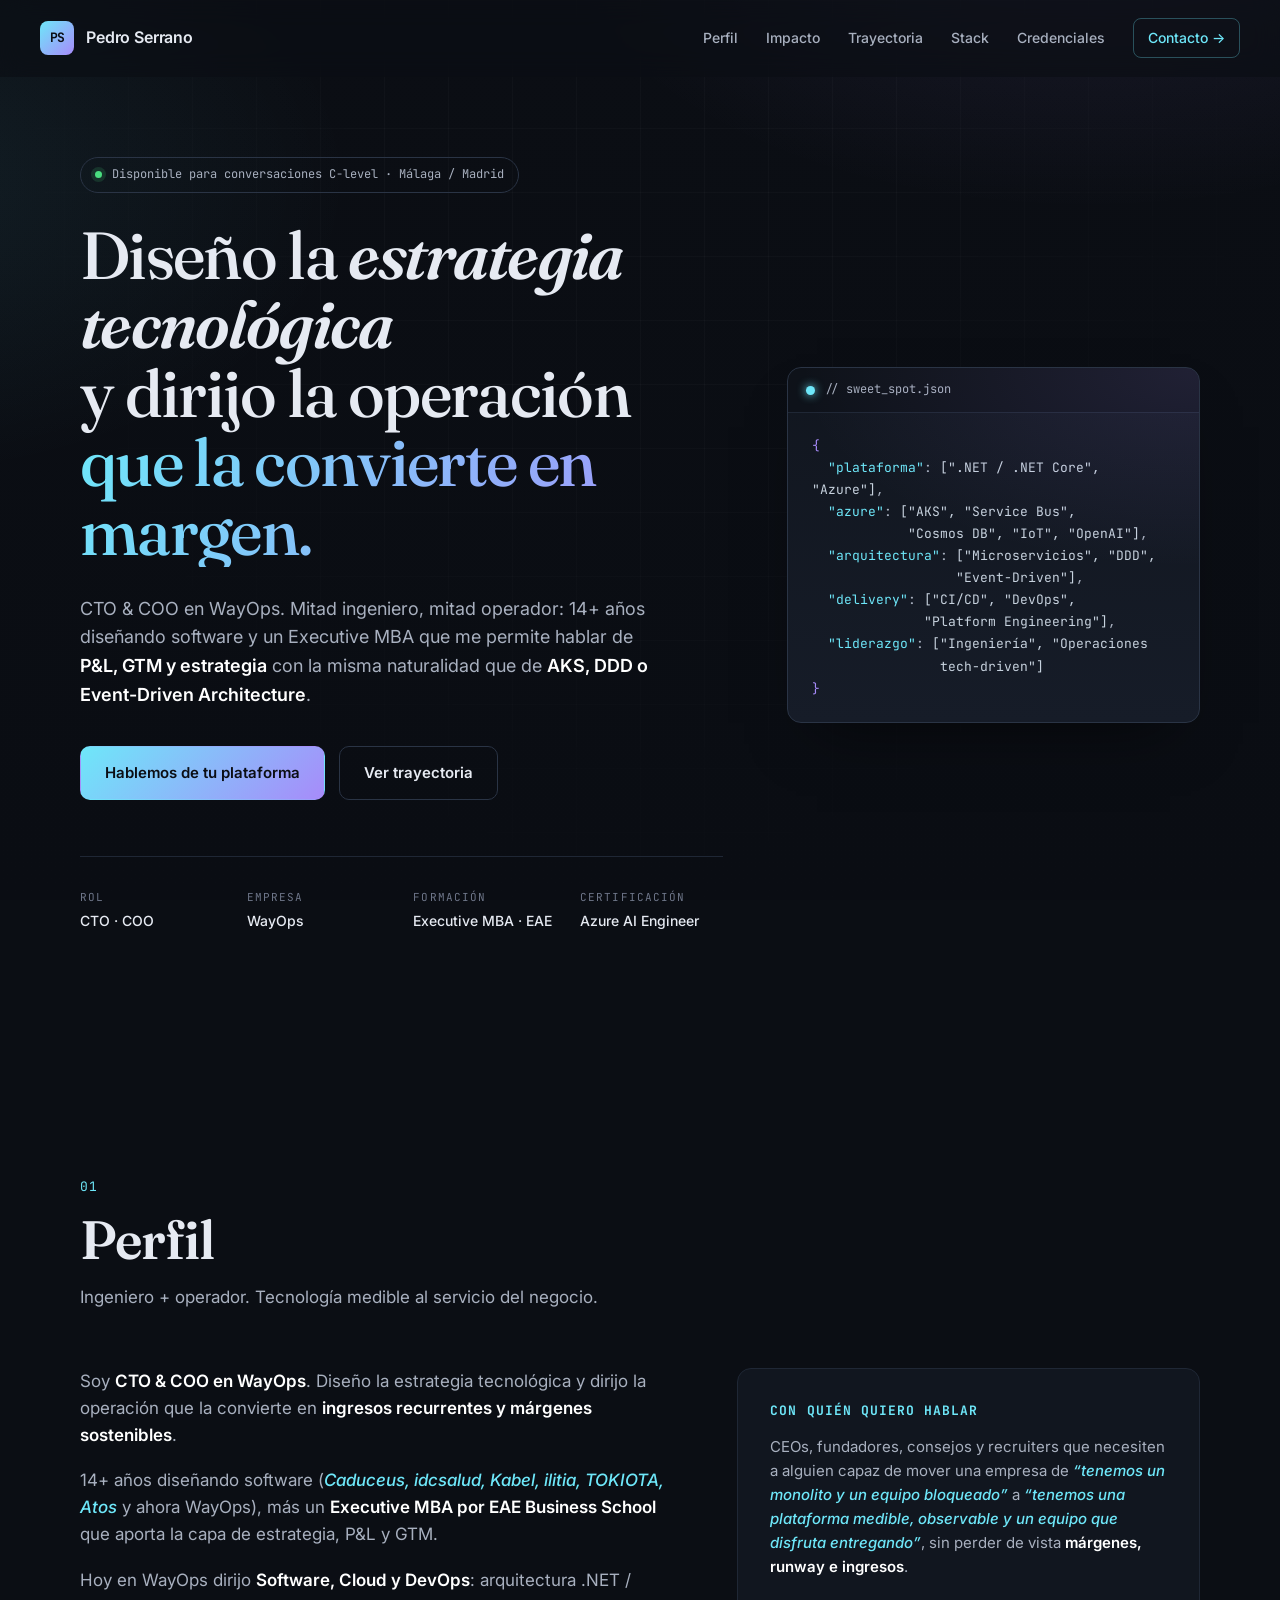
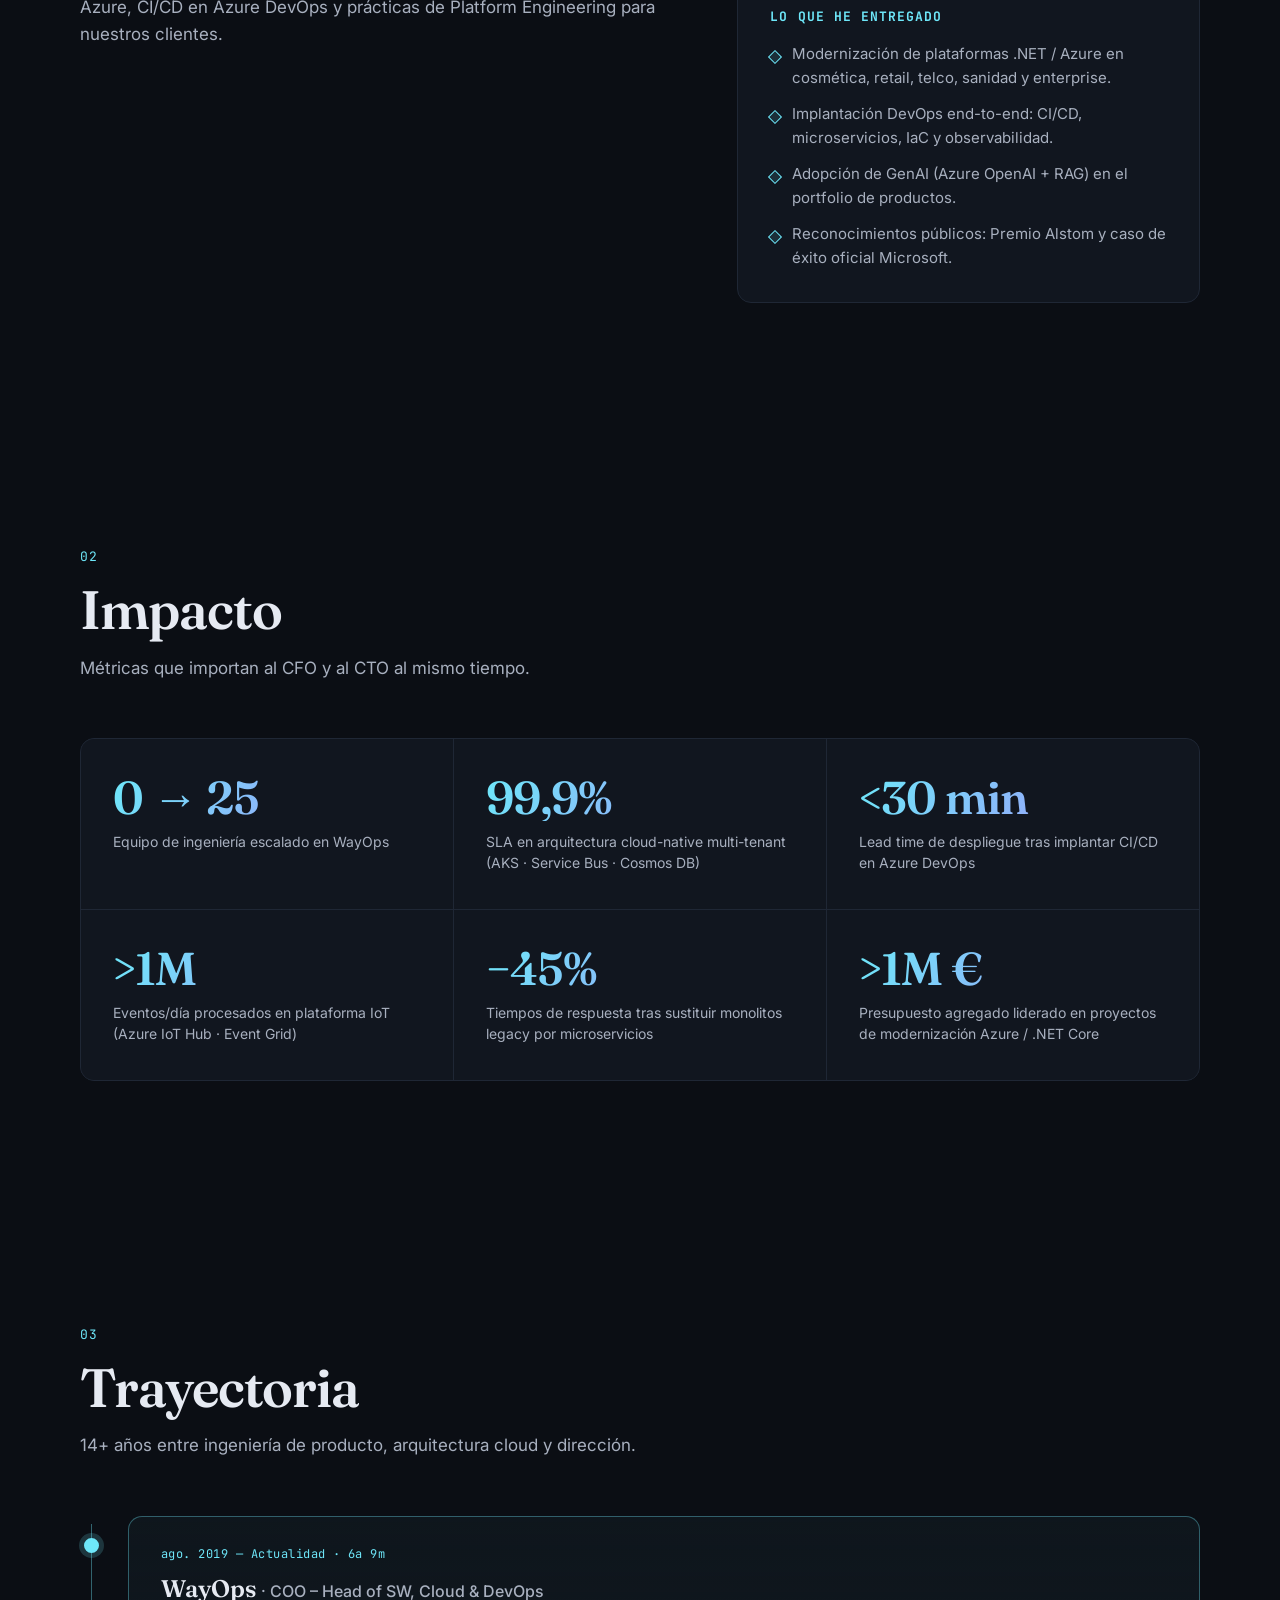
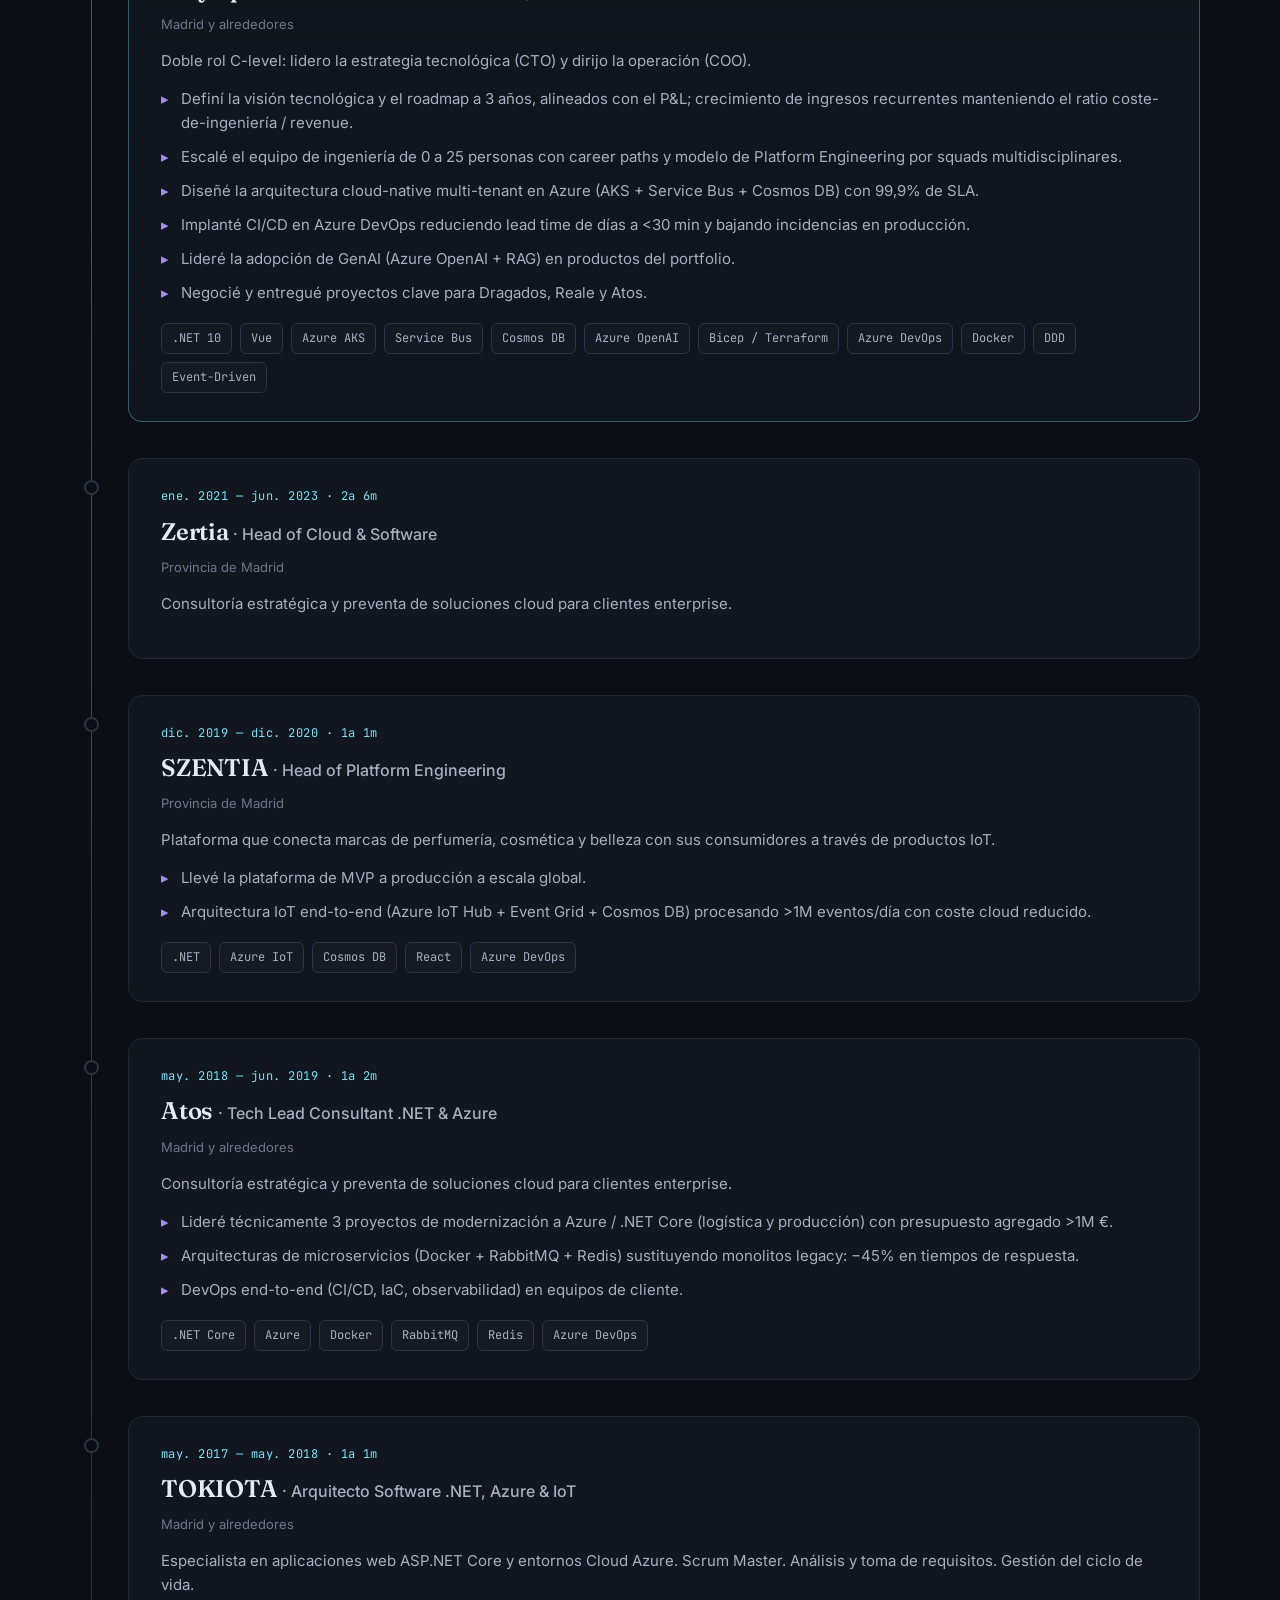
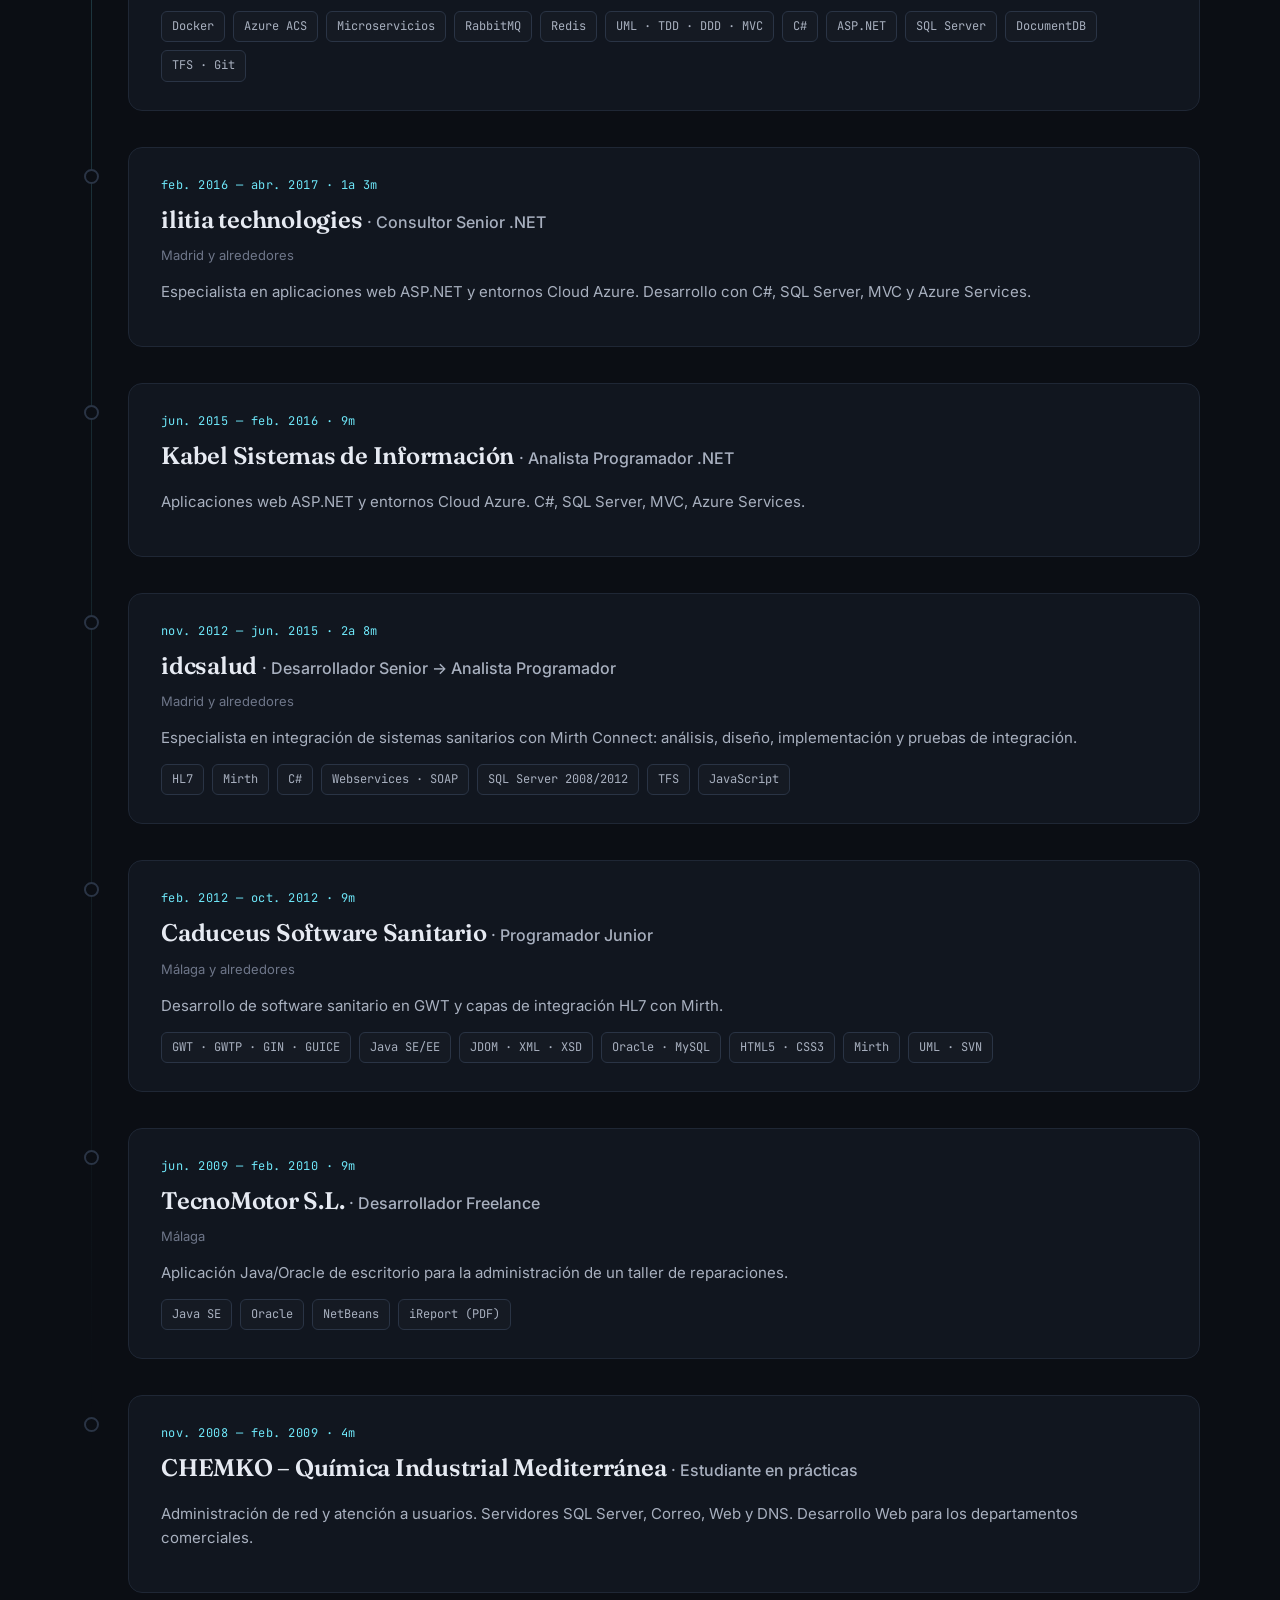
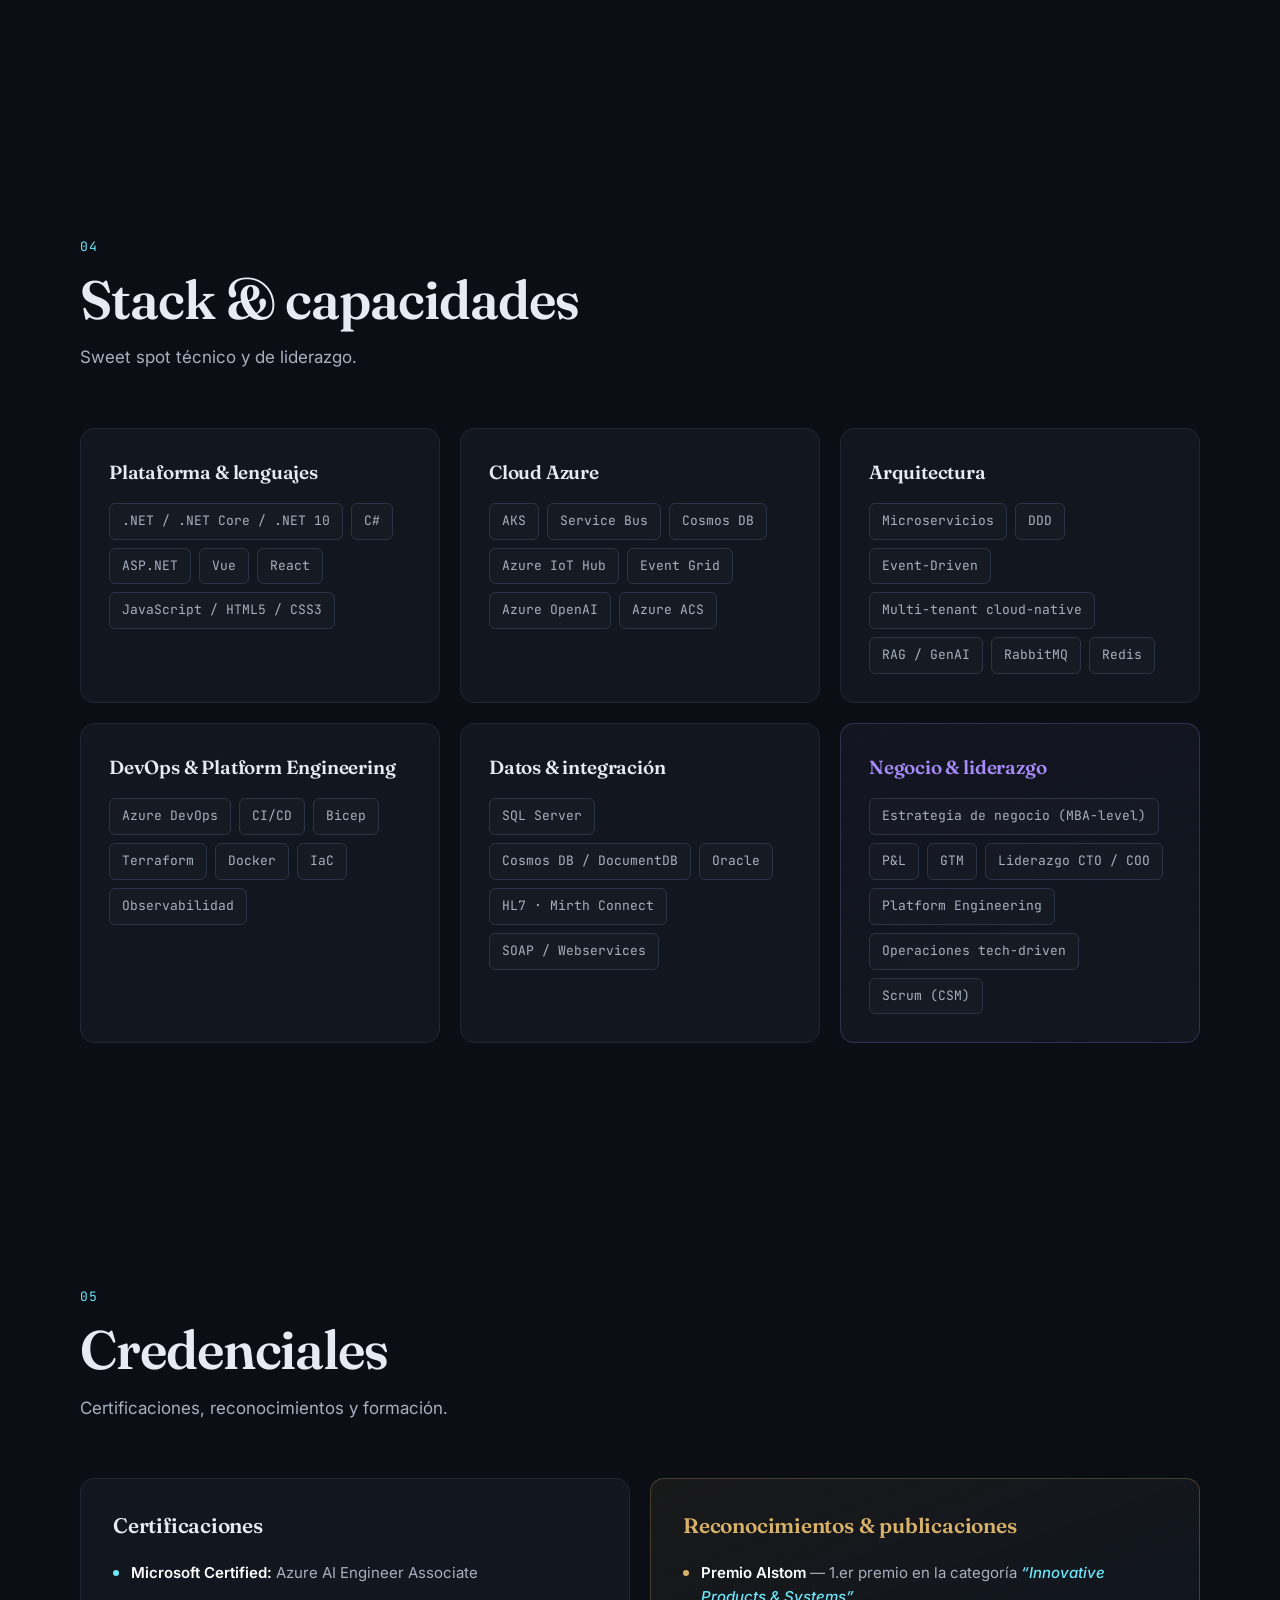
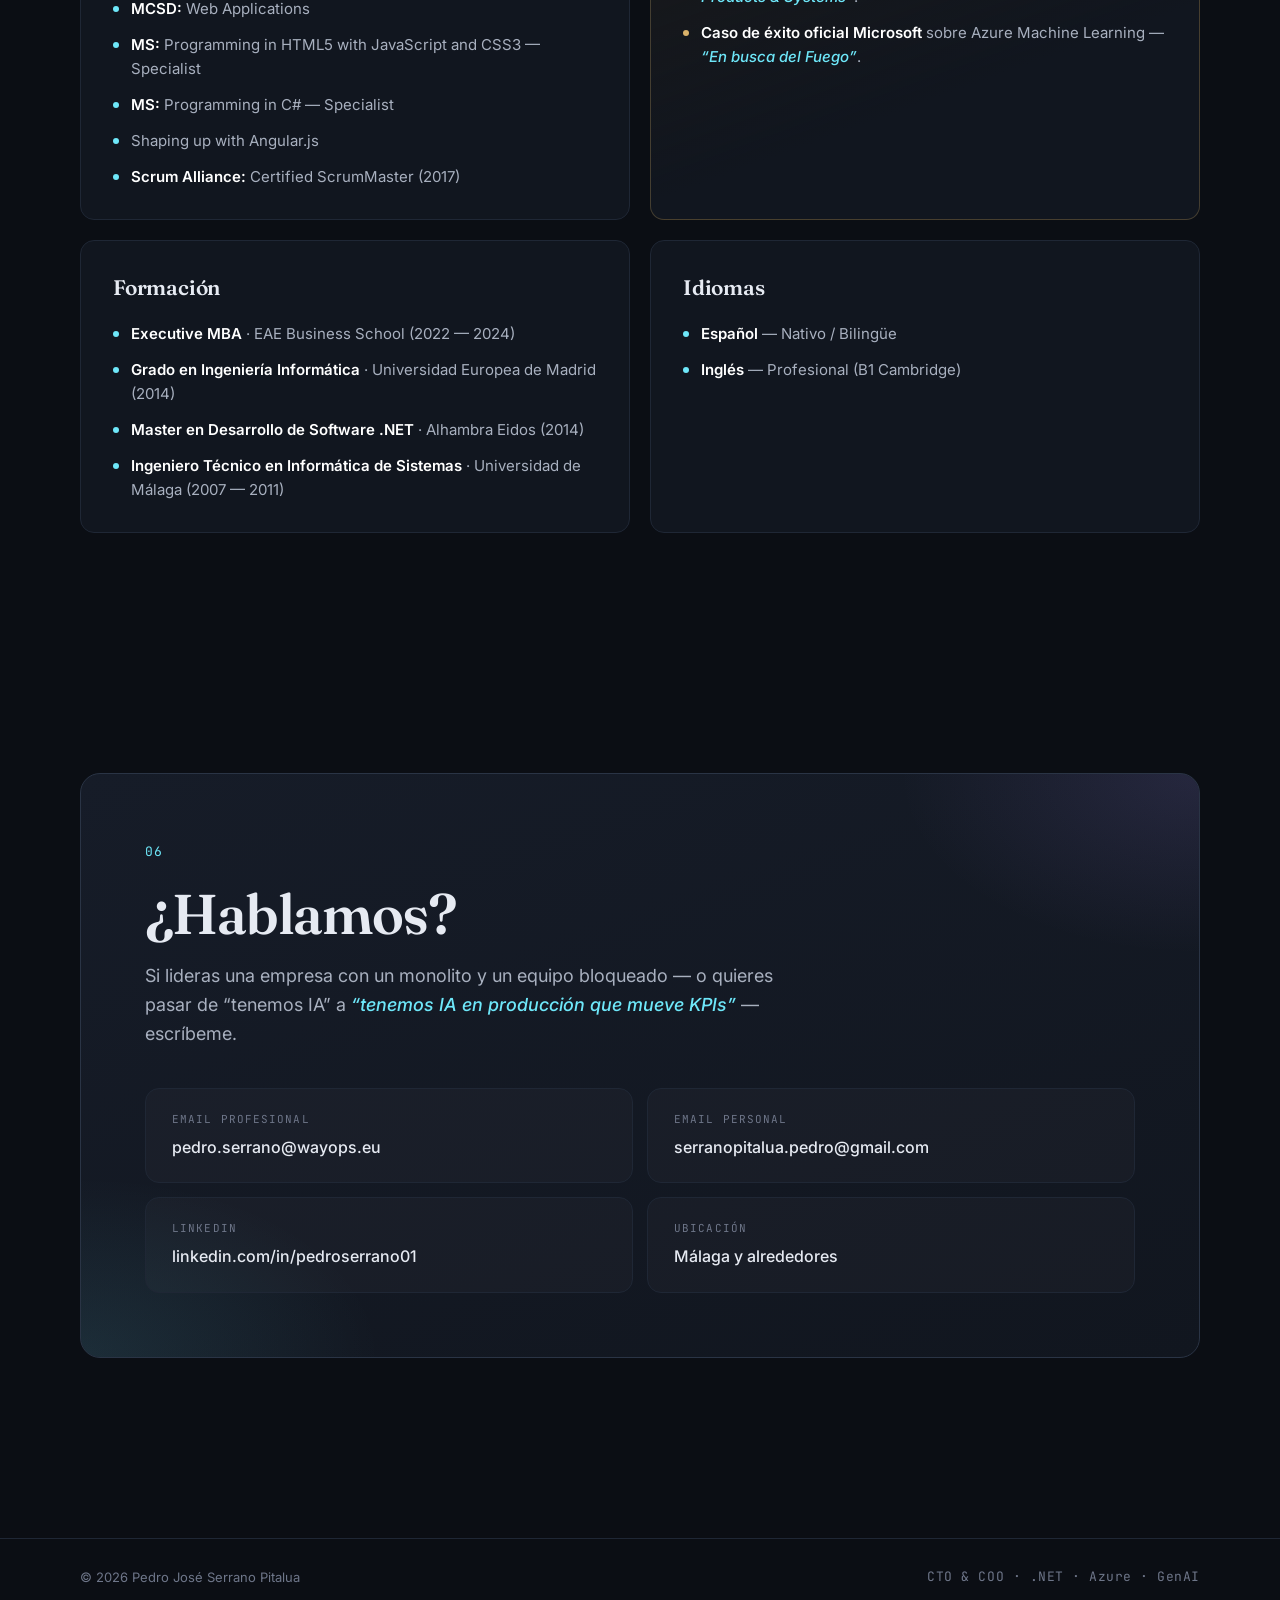
==== index.html @ a52d37c9 "initial" ====
<!doctype html>
<html lang="es">
<head>
  <meta charset="utf-8" />
  <meta name="viewport" content="width=device-width,initial-scale=1" />
  <title>Pedro José Serrano Pitalua — CTO & COO</title>
  <meta name="description" content="CTO & COO. Escalando plataformas Cloud (.NET · Azure · GenAI). Liderazgo técnico con visión de negocio. Executive MBA · Microsoft Certified." />
  <meta name="theme-color" content="#0B0E14" />
  <link rel="preconnect" href="https://fonts.googleapis.com" />
  <link rel="preconnect" href="https://fonts.gstatic.com" crossorigin />
  <link href="https://fonts.googleapis.com/css2?family=Inter:wght@400;500;600;700&family=JetBrains+Mono:wght@400;500&family=Fraunces:opsz,wght@9..144,500;9..144,600&display=swap" rel="stylesheet" />
  <link rel="stylesheet" href="styles.css" />
</head>
<body>
  <div class="grid-bg" aria-hidden="true"></div>

  <header class="nav">
    <a href="#top" class="brand">
      <span class="brand-mark">PS</span>
      <span class="brand-text">Pedro Serrano</span>
    </a>
    <nav class="nav-links" aria-label="Principal">
      <a href="#about">Perfil</a>
      <a href="#metrics">Impacto</a>
      <a href="#experience">Trayectoria</a>
      <a href="#stack">Stack</a>
      <a href="#credentials">Credenciales</a>
      <a href="#contact" class="cta-link">Contacto →</a>
    </nav>
  </header>

  <main id="top">
    <!-- HERO -->
    <section class="hero">
      <div class="hero-inner">
        <div class="eyebrow">
          <span class="dot"></span>
          <span>Disponible para conversaciones C-level · Málaga / Madrid</span>
        </div>
        <h1 class="hero-title">
          <span class="line">Diseño la <em>estrategia tecnológica</em></span>
          <span class="line">y dirijo la operación</span>
          <span class="line accent">que la convierte en margen.</span>
        </h1>
        <p class="hero-sub">
          CTO &amp; COO en WayOps. Mitad ingeniero, mitad operador: 14+ años diseñando software
          y un Executive MBA que me permite hablar de <strong>P&amp;L, GTM y estrategia</strong>
          con la misma naturalidad que de <strong>AKS, DDD o Event-Driven Architecture</strong>.
        </p>
        <div class="hero-ctas">
          <a class="btn btn-primary" href="#contact">Hablemos de tu plataforma</a>
          <a class="btn btn-ghost" href="#experience">Ver trayectoria</a>
        </div>

        <div class="hero-meta">
          <div>
            <span class="meta-k">Rol</span>
            <span class="meta-v">CTO · COO</span>
          </div>
          <div>
            <span class="meta-k">Empresa</span>
            <span class="meta-v">WayOps</span>
          </div>
          <div>
            <span class="meta-k">Formación</span>
            <span class="meta-v">Executive MBA · EAE</span>
          </div>
          <div>
            <span class="meta-k">Certificación</span>
            <span class="meta-v">Azure AI Engineer</span>
          </div>
        </div>
      </div>

      <aside class="hero-card" aria-label="Sweet spot técnico">
        <div class="card-head">
          <span class="card-led"></span>
          <span class="card-title">// sweet_spot.json</span>
        </div>
<pre class="card-code"><span class="tk-p">{</span>
  <span class="tk-k">"plataforma"</span>: <span class="tk-s">[".NET / .NET Core", "Azure"]</span>,
  <span class="tk-k">"azure"</span>: <span class="tk-s">["AKS", "Service Bus",
            "Cosmos DB", "IoT", "OpenAI"]</span>,
  <span class="tk-k">"arquitectura"</span>: <span class="tk-s">["Microservicios", "DDD",
                  "Event-Driven"]</span>,
  <span class="tk-k">"delivery"</span>: <span class="tk-s">["CI/CD", "DevOps",
              "Platform Engineering"]</span>,
  <span class="tk-k">"liderazgo"</span>: <span class="tk-s">["Ingeniería", "Operaciones
                tech-driven"]</span>
<span class="tk-p">}</span></pre>
      </aside>
    </section>

    <!-- ABOUT -->
    <section id="about" class="section">
      <div class="section-head">
        <span class="section-num">01</span>
        <h2>Perfil</h2>
        <p class="section-kicker">Ingeniero + operador. Tecnología medible al servicio del negocio.</p>
      </div>

      <div class="about-grid">
        <div class="about-text">
          <p>
            Soy <strong>CTO &amp; COO en WayOps</strong>. Diseño la estrategia tecnológica y dirijo
            la operación que la convierte en <strong>ingresos recurrentes y márgenes sostenibles</strong>.
          </p>
          <p>
            14+ años diseñando software (<em>Caduceus, idcsalud, Kabel, ilitia, TOKIOTA, Atos</em> y
            ahora WayOps), más un <strong>Executive MBA por EAE Business School</strong> que aporta
            la capa de estrategia, P&amp;L y GTM.
          </p>
          <p>
            Hoy en WayOps dirijo <strong>Software, Cloud y DevOps</strong>: arquitectura .NET / Azure,
            CI/CD en Azure DevOps y prácticas de Platform Engineering para nuestros clientes.
          </p>
        </div>

        <div class="about-side">
          <h3 class="side-title">Con quién quiero hablar</h3>
          <p class="side-text">
            CEOs, fundadores, consejos y recruiters que necesiten a alguien capaz de mover una
            empresa de <em>“tenemos un monolito y un equipo bloqueado”</em> a
            <em>“tenemos una plataforma medible, observable y un equipo que disfruta entregando”</em>,
            sin perder de vista <strong>márgenes, runway e ingresos</strong>.
          </p>

          <h3 class="side-title">Lo que he entregado</h3>
          <ul class="side-list">
            <li>Modernización de plataformas .NET / Azure en cosmética, retail, telco, sanidad y enterprise.</li>
            <li>Implantación DevOps end-to-end: CI/CD, microservicios, IaC y observabilidad.</li>
            <li>Adopción de GenAI (Azure OpenAI + RAG) en el portfolio de productos.</li>
            <li>Reconocimientos públicos: Premio Alstom y caso de éxito oficial Microsoft.</li>
          </ul>
        </div>
      </div>
    </section>

    <!-- METRICS -->
    <section id="metrics" class="section">
      <div class="section-head">
        <span class="section-num">02</span>
        <h2>Impacto</h2>
        <p class="section-kicker">Métricas que importan al CFO y al CTO al mismo tiempo.</p>
      </div>

      <div class="metrics">
        <article class="metric">
          <span class="metric-num">0 → 25</span>
          <span class="metric-label">Equipo de ingeniería escalado en WayOps</span>
        </article>
        <article class="metric">
          <span class="metric-num">99,9%</span>
          <span class="metric-label">SLA en arquitectura cloud-native multi-tenant (AKS · Service Bus · Cosmos DB)</span>
        </article>
        <article class="metric">
          <span class="metric-num">&lt;30 min</span>
          <span class="metric-label">Lead time de despliegue tras implantar CI/CD en Azure DevOps</span>
        </article>
        <article class="metric">
          <span class="metric-num">&gt;1M</span>
          <span class="metric-label">Eventos/día procesados en plataforma IoT (Azure IoT Hub · Event Grid)</span>
        </article>
        <article class="metric">
          <span class="metric-num">−45%</span>
          <span class="metric-label">Tiempos de respuesta tras sustituir monolitos legacy por microservicios</span>
        </article>
        <article class="metric">
          <span class="metric-num">&gt;1M €</span>
          <span class="metric-label">Presupuesto agregado liderado en proyectos de modernización Azure / .NET Core</span>
        </article>
      </div>
    </section>

    <!-- EXPERIENCE -->
    <section id="experience" class="section">
      <div class="section-head">
        <span class="section-num">03</span>
        <h2>Trayectoria</h2>
        <p class="section-kicker">14+ años entre ingeniería de producto, arquitectura cloud y dirección.</p>
      </div>

      <ol class="timeline">
        <li class="tl-item current">
          <div class="tl-dot"></div>
          <div class="tl-card">
            <header>
              <span class="tl-period">ago. 2019 — Actualidad · 6a 9m</span>
              <h3>WayOps <span class="tl-role">· COO – Head of SW, Cloud &amp; DevOps</span></h3>
              <span class="tl-place">Madrid y alrededores</span>
            </header>
            <p class="tl-lead">
              Doble rol C-level: lidero la estrategia tecnológica (CTO) y dirijo la operación (COO).
            </p>
            <ul class="tl-bullets">
              <li>Definí la visión tecnológica y el roadmap a 3 años, alineados con el P&amp;L; crecimiento de ingresos recurrentes manteniendo el ratio coste-de-ingeniería / revenue.</li>
              <li>Escalé el equipo de ingeniería de 0 a 25 personas con career paths y modelo de Platform Engineering por squads multidisciplinares.</li>
              <li>Diseñé la arquitectura cloud-native multi-tenant en Azure (AKS + Service Bus + Cosmos DB) con 99,9% de SLA.</li>
              <li>Implanté CI/CD en Azure DevOps reduciendo lead time de días a &lt;30 min y bajando incidencias en producción.</li>
              <li>Lideré la adopción de GenAI (Azure OpenAI + RAG) en productos del portfolio.</li>
              <li>Negocié y entregué proyectos clave para Dragados, Reale y Atos.</li>
            </ul>
            <ul class="chips">
              <li>.NET 10</li><li>Vue</li><li>Azure AKS</li><li>Service Bus</li><li>Cosmos DB</li>
              <li>Azure OpenAI</li><li>Bicep / Terraform</li><li>Azure DevOps</li><li>Docker</li>
              <li>DDD</li><li>Event-Driven</li>
            </ul>
          </div>
        </li>

        <li class="tl-item">
          <div class="tl-dot"></div>
          <div class="tl-card">
            <header>
              <span class="tl-period">ene. 2021 — jun. 2023 · 2a 6m</span>
              <h3>Zertia <span class="tl-role">· Head of Cloud &amp; Software</span></h3>
              <span class="tl-place">Provincia de Madrid</span>
            </header>
            <p class="tl-lead">Consultoría estratégica y preventa de soluciones cloud para clientes enterprise.</p>
          </div>
        </li>

        <li class="tl-item">
          <div class="tl-dot"></div>
          <div class="tl-card">
            <header>
              <span class="tl-period">dic. 2019 — dic. 2020 · 1a 1m</span>
              <h3>SZENTIA <span class="tl-role">· Head of Platform Engineering</span></h3>
              <span class="tl-place">Provincia de Madrid</span>
            </header>
            <p class="tl-lead">
              Plataforma que conecta marcas de perfumería, cosmética y belleza con sus consumidores
              a través de productos IoT.
            </p>
            <ul class="tl-bullets">
              <li>Llevé la plataforma de MVP a producción a escala global.</li>
              <li>Arquitectura IoT end-to-end (Azure IoT Hub + Event Grid + Cosmos DB) procesando &gt;1M eventos/día con coste cloud reducido.</li>
            </ul>
            <ul class="chips">
              <li>.NET</li><li>Azure IoT</li><li>Cosmos DB</li><li>React</li><li>Azure DevOps</li>
            </ul>
          </div>
        </li>

        <li class="tl-item">
          <div class="tl-dot"></div>
          <div class="tl-card">
            <header>
              <span class="tl-period">may. 2018 — jun. 2019 · 1a 2m</span>
              <h3>Atos <span class="tl-role">· Tech Lead Consultant .NET &amp; Azure</span></h3>
              <span class="tl-place">Madrid y alrededores</span>
            </header>
            <p class="tl-lead">Consultoría estratégica y preventa de soluciones cloud para clientes enterprise.</p>
            <ul class="tl-bullets">
              <li>Lideré técnicamente 3 proyectos de modernización a Azure / .NET Core (logística y producción) con presupuesto agregado &gt;1M €.</li>
              <li>Arquitecturas de microservicios (Docker + RabbitMQ + Redis) sustituyendo monolitos legacy: −45% en tiempos de respuesta.</li>
              <li>DevOps end-to-end (CI/CD, IaC, observabilidad) en equipos de cliente.</li>
            </ul>
            <ul class="chips">
              <li>.NET Core</li><li>Azure</li><li>Docker</li><li>RabbitMQ</li><li>Redis</li><li>Azure DevOps</li>
            </ul>
          </div>
        </li>

        <li class="tl-item">
          <div class="tl-dot"></div>
          <div class="tl-card">
            <header>
              <span class="tl-period">may. 2017 — may. 2018 · 1a 1m</span>
              <h3>TOKIOTA <span class="tl-role">· Arquitecto Software .NET, Azure &amp; IoT</span></h3>
              <span class="tl-place">Madrid y alrededores</span>
            </header>
            <p class="tl-lead">
              Especialista en aplicaciones web ASP.NET Core y entornos Cloud Azure. Scrum Master.
              Análisis y toma de requisitos. Gestión del ciclo de vida.
            </p>
            <ul class="chips">
              <li>Docker</li><li>Azure ACS</li><li>Microservicios</li><li>RabbitMQ</li><li>Redis</li>
              <li>UML · TDD · DDD · MVC</li><li>C#</li><li>ASP.NET</li><li>SQL Server</li>
              <li>DocumentDB</li><li>TFS · Git</li>
            </ul>
          </div>
        </li>

        <li class="tl-item">
          <div class="tl-dot"></div>
          <div class="tl-card">
            <header>
              <span class="tl-period">feb. 2016 — abr. 2017 · 1a 3m</span>
              <h3>ilitia technologies <span class="tl-role">· Consultor Senior .NET</span></h3>
              <span class="tl-place">Madrid y alrededores</span>
            </header>
            <p class="tl-lead">
              Especialista en aplicaciones web ASP.NET y entornos Cloud Azure. Desarrollo con C#,
              SQL Server, MVC y Azure Services.
            </p>
          </div>
        </li>

        <li class="tl-item">
          <div class="tl-dot"></div>
          <div class="tl-card">
            <header>
              <span class="tl-period">jun. 2015 — feb. 2016 · 9m</span>
              <h3>Kabel Sistemas de Información <span class="tl-role">· Analista Programador .NET</span></h3>
            </header>
            <p class="tl-lead">
              Aplicaciones web ASP.NET y entornos Cloud Azure. C#, SQL Server, MVC, Azure Services.
            </p>
          </div>
        </li>

        <li class="tl-item">
          <div class="tl-dot"></div>
          <div class="tl-card">
            <header>
              <span class="tl-period">nov. 2012 — jun. 2015 · 2a 8m</span>
              <h3>idcsalud <span class="tl-role">· Desarrollador Senior → Analista Programador</span></h3>
              <span class="tl-place">Madrid y alrededores</span>
            </header>
            <p class="tl-lead">
              Especialista en integración de sistemas sanitarios con Mirth Connect: análisis,
              diseño, implementación y pruebas de integración.
            </p>
            <ul class="chips">
              <li>HL7</li><li>Mirth</li><li>C#</li><li>Webservices · SOAP</li>
              <li>SQL Server 2008/2012</li><li>TFS</li><li>JavaScript</li>
            </ul>
          </div>
        </li>

        <li class="tl-item">
          <div class="tl-dot"></div>
          <div class="tl-card">
            <header>
              <span class="tl-period">feb. 2012 — oct. 2012 · 9m</span>
              <h3>Caduceus Software Sanitario <span class="tl-role">· Programador Junior</span></h3>
              <span class="tl-place">Málaga y alrededores</span>
            </header>
            <p class="tl-lead">
              Desarrollo de software sanitario en GWT y capas de integración HL7 con Mirth.
            </p>
            <ul class="chips">
              <li>GWT · GWTP · GIN · GUICE</li><li>Java SE/EE</li><li>JDOM · XML · XSD</li>
              <li>Oracle · MySQL</li><li>HTML5 · CSS3</li><li>Mirth</li><li>UML · SVN</li>
            </ul>
          </div>
        </li>

        <li class="tl-item">
          <div class="tl-dot"></div>
          <div class="tl-card">
            <header>
              <span class="tl-period">jun. 2009 — feb. 2010 · 9m</span>
              <h3>TecnoMotor S.L. <span class="tl-role">· Desarrollador Freelance</span></h3>
              <span class="tl-place">Málaga</span>
            </header>
            <p class="tl-lead">
              Aplicación Java/Oracle de escritorio para la administración de un taller de reparaciones.
            </p>
            <ul class="chips"><li>Java SE</li><li>Oracle</li><li>NetBeans</li><li>iReport (PDF)</li></ul>
          </div>
        </li>

        <li class="tl-item">
          <div class="tl-dot"></div>
          <div class="tl-card">
            <header>
              <span class="tl-period">nov. 2008 — feb. 2009 · 4m</span>
              <h3>CHEMKO – Química Industrial Mediterránea <span class="tl-role">· Estudiante en prácticas</span></h3>
            </header>
            <p class="tl-lead">
              Administración de red y atención a usuarios. Servidores SQL Server, Correo, Web y DNS.
              Desarrollo Web para los departamentos comerciales.
            </p>
          </div>
        </li>
      </ol>
    </section>

    <!-- STACK -->
    <section id="stack" class="section">
      <div class="section-head">
        <span class="section-num">04</span>
        <h2>Stack &amp; capacidades</h2>
        <p class="section-kicker">Sweet spot técnico y de liderazgo.</p>
      </div>

      <div class="stack-grid">
        <div class="stack-card">
          <h3>Plataforma &amp; lenguajes</h3>
          <ul class="chips chips-lg">
            <li>.NET / .NET Core / .NET 10</li><li>C#</li><li>ASP.NET</li>
            <li>Vue</li><li>React</li><li>JavaScript / HTML5 / CSS3</li>
          </ul>
        </div>
        <div class="stack-card">
          <h3>Cloud Azure</h3>
          <ul class="chips chips-lg">
            <li>AKS</li><li>Service Bus</li><li>Cosmos DB</li><li>Azure IoT Hub</li>
            <li>Event Grid</li><li>Azure OpenAI</li><li>Azure ACS</li>
          </ul>
        </div>
        <div class="stack-card">
          <h3>Arquitectura</h3>
          <ul class="chips chips-lg">
            <li>Microservicios</li><li>DDD</li><li>Event-Driven</li>
            <li>Multi-tenant cloud-native</li><li>RAG / GenAI</li>
            <li>RabbitMQ</li><li>Redis</li>
          </ul>
        </div>
        <div class="stack-card">
          <h3>DevOps &amp; Platform Engineering</h3>
          <ul class="chips chips-lg">
            <li>Azure DevOps</li><li>CI/CD</li><li>Bicep</li><li>Terraform</li>
            <li>Docker</li><li>IaC</li><li>Observabilidad</li>
          </ul>
        </div>
        <div class="stack-card">
          <h3>Datos &amp; integración</h3>
          <ul class="chips chips-lg">
            <li>SQL Server</li><li>Cosmos DB / DocumentDB</li><li>Oracle</li>
            <li>HL7 · Mirth Connect</li><li>SOAP / Webservices</li>
          </ul>
        </div>
        <div class="stack-card business">
          <h3>Negocio &amp; liderazgo</h3>
          <ul class="chips chips-lg">
            <li>Estrategia de negocio (MBA-level)</li><li>P&amp;L</li><li>GTM</li>
            <li>Liderazgo CTO / COO</li><li>Platform Engineering</li>
            <li>Operaciones tech-driven</li><li>Scrum (CSM)</li>
          </ul>
        </div>
      </div>
    </section>

    <!-- CREDENTIALS -->
    <section id="credentials" class="section">
      <div class="section-head">
        <span class="section-num">05</span>
        <h2>Credenciales</h2>
        <p class="section-kicker">Certificaciones, reconocimientos y formación.</p>
      </div>

      <div class="cred-grid">
        <div class="cred-block">
          <h3>Certificaciones</h3>
          <ul class="cred-list">
            <li><strong>Microsoft Certified:</strong> Azure AI Engineer Associate</li>
            <li><strong>MCSD:</strong> Web Applications</li>
            <li><strong>MS:</strong> Programming in HTML5 with JavaScript and CSS3 — Specialist</li>
            <li><strong>MS:</strong> Programming in C# — Specialist</li>
            <li>Shaping up with Angular.js</li>
            <li><strong>Scrum Alliance:</strong> Certified ScrumMaster (2017)</li>
          </ul>
        </div>

        <div class="cred-block highlight">
          <h3>Reconocimientos &amp; publicaciones</h3>
          <ul class="cred-list">
            <li>
              <strong>Premio Alstom</strong> — 1.er premio en la categoría
              <em>“Innovative Products &amp; Systems”</em>.
            </li>
            <li>
              <strong>Caso de éxito oficial Microsoft</strong> sobre Azure Machine Learning —
              <em>“En busca del Fuego”</em>.
            </li>
          </ul>
        </div>

        <div class="cred-block">
          <h3>Formación</h3>
          <ul class="cred-list">
            <li><strong>Executive MBA</strong> · EAE Business School (2022 — 2024)</li>
            <li><strong>Grado en Ingeniería Informática</strong> · Universidad Europea de Madrid (2014)</li>
            <li><strong>Master en Desarrollo de Software .NET</strong> · Alhambra Eidos (2014)</li>
            <li><strong>Ingeniero Técnico en Informática de Sistemas</strong> · Universidad de Málaga (2007 — 2011)</li>
          </ul>
        </div>

        <div class="cred-block">
          <h3>Idiomas</h3>
          <ul class="cred-list">
            <li><strong>Español</strong> — Nativo / Bilingüe</li>
            <li><strong>Inglés</strong> — Profesional (B1 Cambridge)</li>
          </ul>
        </div>
      </div>
    </section>

    <!-- CONTACT -->
    <section id="contact" class="section contact">
      <div class="contact-inner">
        <span class="section-num">06</span>
        <h2>¿Hablamos?</h2>
        <p class="contact-lead">
          Si lideras una empresa con un monolito y un equipo bloqueado — o quieres pasar de
          “tenemos IA” a <em>“tenemos IA en producción que mueve KPIs”</em> — escríbeme.
        </p>

        <div class="contact-cards">
          <a class="contact-card" href="mailto:pedro.serrano@wayops.eu">
            <span class="cc-k">Email profesional</span>
            <span class="cc-v">pedro.serrano@wayops.eu</span>
          </a>
          <a class="contact-card" href="mailto:serranopitalua.pedro@gmail.com">
            <span class="cc-k">Email personal</span>
            <span class="cc-v">serranopitalua.pedro@gmail.com</span>
          </a>
          <a class="contact-card" href="https://www.linkedin.com/in/pedroserrano01" target="_blank" rel="noopener">
            <span class="cc-k">LinkedIn</span>
            <span class="cc-v">linkedin.com/in/pedroserrano01</span>
          </a>
          <div class="contact-card static">
            <span class="cc-k">Ubicación</span>
            <span class="cc-v">Málaga y alrededores</span>
          </div>
        </div>
      </div>
    </section>
  </main>

  <footer class="foot">
    <div class="foot-inner">
      <span>© <span id="year"></span> Pedro José Serrano Pitalua</span>
      <span class="foot-tag">CTO &amp; COO · .NET · Azure · GenAI</span>
    </div>
  </footer>

  <script src="script.js" defer></script>
</body>
</html>
---- styles.css ----
/* =========================================================
   Pedro Serrano · Personal Site
   Diseño: ejecutivo + tech. Dark, sobrio, con acentos cyan/violeta.
   ========================================================= */

:root {
  --bg: #0B0E14;
  --bg-2: #0F131C;
  --surface: #11161F;
  --surface-2: #161C28;
  --line: #1F2735;
  --line-2: #2A3445;
  --text: #E6EAF2;
  --text-dim: #A8B0BF;
  --muted: #6E7689;
  --accent: #6EE7F9;       /* cyan eléctrico - tech */
  --accent-2: #A78BFA;     /* violeta - estrategia */
  --accent-warm: #F5C97B;  /* dorado tenue - reconocimientos */
  --gold: #D9B26A;
  --radius: 14px;
  --radius-sm: 10px;
  --maxw: 1200px;
  --ease: cubic-bezier(.2,.7,.2,1);
}

* { box-sizing: border-box; }
html { scroll-behavior: smooth; }
body {
  margin: 0;
  font-family: 'Inter', system-ui, -apple-system, Segoe UI, sans-serif;
  background: var(--bg);
  color: var(--text);
  font-size: 16px;
  line-height: 1.6;
  -webkit-font-smoothing: antialiased;
  text-rendering: optimizeLegibility;
  overflow-x: hidden;
}

a { color: inherit; text-decoration: none; }
em { font-style: italic; color: var(--accent); font-weight: 500; }
strong { color: #fff; font-weight: 600; }

/* ---------- Background ---------- */
.grid-bg {
  position: fixed; inset: 0; z-index: -1; pointer-events: none;
  background:
    radial-gradient(900px 500px at 85% -10%, rgba(167,139,250,.10), transparent 60%),
    radial-gradient(800px 500px at -10% 20%, rgba(110,231,249,.08), transparent 60%),
    linear-gradient(180deg, #0B0E14 0%, #0A0D13 100%);
}
.grid-bg::after {
  content: ""; position: absolute; inset: 0;
  background-image:
    linear-gradient(to right, rgba(255,255,255,.025) 1px, transparent 1px),
    linear-gradient(to bottom, rgba(255,255,255,.025) 1px, transparent 1px);
  background-size: 64px 64px;
  mask-image: radial-gradient(ellipse at 50% 0%, #000 30%, transparent 80%);
}

/* ---------- Nav ---------- */
.nav {
  position: sticky; top: 0; z-index: 50;
  display: flex; align-items: center; justify-content: space-between;
  padding: 18px 40px;
  backdrop-filter: blur(14px);
  -webkit-backdrop-filter: blur(14px);
  background: rgba(11,14,20,.65);
  border-bottom: 1px solid transparent;
  transition: border-color .3s var(--ease), background .3s var(--ease);
}
.nav.scrolled { border-bottom-color: var(--line); background: rgba(11,14,20,.85); }

.brand { display: flex; align-items: center; gap: 12px; }
.brand-mark {
  width: 34px; height: 34px;
  display: grid; place-items: center;
  border-radius: 8px;
  background: linear-gradient(135deg, var(--accent), var(--accent-2));
  color: #0B0E14;
  font-family: 'JetBrains Mono', monospace;
  font-weight: 700; font-size: 13px;
  letter-spacing: -0.5px;
}
.brand-text { font-weight: 600; letter-spacing: -0.01em; }

.nav-links { display: flex; gap: 28px; align-items: center; }
.nav-links a {
  font-size: 14px; color: var(--text-dim); font-weight: 500;
  transition: color .2s var(--ease);
}
.nav-links a:hover { color: var(--text); }
.cta-link {
  color: var(--accent) !important;
  border: 1px solid rgba(110,231,249,.3);
  padding: 8px 14px; border-radius: 8px;
  transition: all .2s var(--ease);
}
.cta-link:hover {
  background: rgba(110,231,249,.08);
  border-color: var(--accent);
}

/* ---------- Layout ---------- */
main { max-width: var(--maxw); margin: 0 auto; padding: 0 40px; }
.section { padding: 120px 0; position: relative; }
.section-head { margin-bottom: 56px; max-width: 760px; }
.section-num {
  display: inline-block;
  font-family: 'JetBrains Mono', monospace;
  color: var(--accent);
  font-size: 13px;
  letter-spacing: 0.1em;
  margin-bottom: 14px;
}
.section h2 {
  font-family: 'Fraunces', serif;
  font-weight: 600;
  font-size: clamp(34px, 4.4vw, 54px);
  line-height: 1.05;
  letter-spacing: -0.02em;
  margin: 0 0 16px;
}
.section-kicker {
  color: var(--text-dim); font-size: 17px; margin: 0;
  max-width: 640px;
}

/* ---------- Hero ---------- */
.hero {
  display: grid;
  grid-template-columns: 1.4fr .9fr;
  gap: 64px;
  padding: 80px 0 120px;
  align-items: center;
  min-height: calc(100vh - 80px);
}
.eyebrow {
  display: inline-flex; align-items: center; gap: 10px;
  padding: 7px 14px;
  border: 1px solid var(--line-2);
  border-radius: 999px;
  font-family: 'JetBrains Mono', monospace;
  font-size: 12px;
  color: var(--text-dim);
  margin-bottom: 28px;
}
.dot {
  width: 7px; height: 7px; border-radius: 50%;
  background: #4ade80;
  box-shadow: 0 0 0 4px rgba(74,222,128,.15);
  animation: pulse 2.4s infinite;
}
@keyframes pulse {
  0%,100% { box-shadow: 0 0 0 4px rgba(74,222,128,.15); }
  50%     { box-shadow: 0 0 0 8px rgba(74,222,128,0); }
}

.hero-title {
  font-family: 'Fraunces', serif;
  font-weight: 500;
  font-size: clamp(40px, 5.2vw, 68px);
  line-height: 1.04;
  letter-spacing: -0.025em;
  margin: 0 0 28px;
}
.hero-title .line { display: block; }
.hero-title .accent {
  background: linear-gradient(120deg, var(--accent), var(--accent-2));
  -webkit-background-clip: text; background-clip: text;
  color: transparent;
}
.hero-title em { color: var(--text); font-style: italic; font-weight: 600; }

.hero-sub {
  color: var(--text-dim);
  font-size: 18px;
  max-width: 580px;
  margin: 0 0 36px;
}

.hero-ctas { display: flex; gap: 14px; flex-wrap: wrap; margin-bottom: 56px; }
.btn {
  display: inline-flex; align-items: center; justify-content: center;
  padding: 14px 24px;
  border-radius: 10px;
  font-weight: 600; font-size: 15px;
  transition: all .2s var(--ease);
  border: 1px solid transparent;
  cursor: pointer;
}
.btn-primary {
  background: linear-gradient(135deg, var(--accent), var(--accent-2));
  color: #0B0E14;
}
.btn-primary:hover { transform: translateY(-1px); box-shadow: 0 8px 30px rgba(110,231,249,.25); }
.btn-ghost {
  border-color: var(--line-2); color: var(--text);
}
.btn-ghost:hover { border-color: var(--accent); color: var(--accent); }

.hero-meta {
  display: grid;
  grid-template-columns: repeat(4, 1fr);
  gap: 24px;
  padding-top: 32px;
  border-top: 1px solid var(--line);
}
.hero-meta > div { display: flex; flex-direction: column; gap: 4px; }
.meta-k {
  font-family: 'JetBrains Mono', monospace;
  font-size: 11px; color: var(--muted);
  letter-spacing: 0.1em; text-transform: uppercase;
}
.meta-v { font-size: 14px; font-weight: 500; color: var(--text); }

/* hero card (code) */
.hero-card {
  background: linear-gradient(180deg, var(--surface), var(--surface-2));
  border: 1px solid var(--line-2);
  border-radius: var(--radius);
  overflow: hidden;
  box-shadow: 0 30px 60px -30px rgba(0,0,0,.6);
  position: relative;
}
.hero-card::before {
  content: ""; position: absolute; inset: 0;
  background: radial-gradient(400px 200px at 100% 0%, rgba(167,139,250,.12), transparent);
  pointer-events: none;
}
.card-head {
  display: flex; align-items: center; gap: 10px;
  padding: 12px 18px;
  border-bottom: 1px solid var(--line);
  background: rgba(0,0,0,.2);
}
.card-led {
  width: 9px; height: 9px; border-radius: 50%;
  background: var(--accent);
  box-shadow: 0 0 10px var(--accent);
}
.card-title {
  font-family: 'JetBrains Mono', monospace;
  font-size: 12px; color: var(--text-dim);
}
.card-code {
  font-family: 'JetBrains Mono', monospace;
  font-size: 13px;
  color: var(--text-dim);
  padding: 22px 24px;
  margin: 0;
  line-height: 1.7;
  white-space: pre-wrap;
}
.tk-p { color: var(--accent-2); }
.tk-k { color: var(--accent); }
.tk-s { color: #C7D2DE; }

/* ---------- About ---------- */
.about-grid {
  display: grid;
  grid-template-columns: 1.3fr 1fr;
  gap: 56px;
}
.about-text p {
  font-size: 17px;
  color: var(--text-dim);
  margin: 0 0 18px;
}
.about-side {
  background: var(--surface);
  border: 1px solid var(--line);
  border-radius: var(--radius);
  padding: 32px;
}
.side-title {
  font-size: 13px;
  font-family: 'JetBrains Mono', monospace;
  letter-spacing: 0.08em; text-transform: uppercase;
  color: var(--accent);
  margin: 0 0 14px;
}
.about-side .side-title:not(:first-child) { margin-top: 28px; }
.side-text { color: var(--text-dim); margin: 0; font-size: 15px; }
.side-list {
  list-style: none; padding: 0; margin: 0;
  display: flex; flex-direction: column; gap: 12px;
}
.side-list li {
  position: relative; padding-left: 22px;
  color: var(--text-dim); font-size: 15px;
}
.side-list li::before {
  content: ""; position: absolute; left: 0; top: 10px;
  width: 8px; height: 8px;
  border: 1px solid var(--accent);
  background: rgba(110,231,249,.12);
  transform: rotate(45deg);
}

/* ---------- Metrics ---------- */
.metrics {
  display: grid;
  grid-template-columns: repeat(3, 1fr);
  gap: 1px;
  background: var(--line);
  border: 1px solid var(--line);
  border-radius: var(--radius);
  overflow: hidden;
}
.metric {
  background: var(--surface);
  padding: 36px 32px;
  display: flex; flex-direction: column; gap: 10px;
  transition: background .25s var(--ease);
}
.metric:hover { background: var(--surface-2); }
.metric-num {
  font-family: 'Fraunces', serif;
  font-size: clamp(36px, 3.6vw, 48px);
  font-weight: 600;
  line-height: 1;
  letter-spacing: -0.02em;
  background: linear-gradient(120deg, var(--accent), var(--accent-2));
  -webkit-background-clip: text; background-clip: text;
  color: transparent;
}
.metric-label { color: var(--text-dim); font-size: 14px; line-height: 1.5; }

/* ---------- Timeline ---------- */
.timeline {
  list-style: none; padding: 0; margin: 0;
  position: relative;
}
.timeline::before {
  content: ""; position: absolute;
  left: 11px; top: 8px; bottom: 8px;
  width: 1px;
  background: linear-gradient(180deg, var(--accent), transparent 95%);
  opacity: .4;
}
.tl-item {
  position: relative;
  padding-left: 48px;
  padding-bottom: 36px;
}
.tl-item:last-child { padding-bottom: 0; }
.tl-dot {
  position: absolute; left: 4px; top: 22px;
  width: 15px; height: 15px;
  border-radius: 50%;
  background: var(--bg);
  border: 2px solid var(--line-2);
}
.tl-item.current .tl-dot {
  border-color: var(--accent);
  background: var(--accent);
  box-shadow: 0 0 0 5px rgba(110,231,249,.18);
}
.tl-card {
  background: var(--surface);
  border: 1px solid var(--line);
  border-radius: var(--radius);
  padding: 28px 32px;
  transition: border-color .25s var(--ease), transform .25s var(--ease);
}
.tl-card:hover {
  border-color: var(--line-2);
  transform: translateY(-1px);
}
.tl-item.current .tl-card {
  border-color: rgba(110,231,249,.35);
  background: linear-gradient(180deg, rgba(110,231,249,.04), var(--surface));
}
.tl-card header { display: flex; flex-direction: column; gap: 6px; margin-bottom: 14px; }
.tl-period {
  font-family: 'JetBrains Mono', monospace;
  font-size: 12px;
  color: var(--accent);
  letter-spacing: 0.04em;
}
.tl-card h3 {
  font-family: 'Fraunces', serif;
  font-size: 24px;
  font-weight: 600;
  margin: 0;
  letter-spacing: -0.01em;
}
.tl-role {
  font-family: 'Inter', sans-serif;
  font-size: 16px;
  font-weight: 500;
  color: var(--text-dim);
  letter-spacing: 0;
}
.tl-place { font-size: 13px; color: var(--muted); }
.tl-lead { color: var(--text-dim); margin: 0 0 14px; font-size: 15px; }
.tl-bullets {
  list-style: none; padding: 0; margin: 0 0 18px;
  display: flex; flex-direction: column; gap: 10px;
}
.tl-bullets li {
  position: relative; padding-left: 20px;
  color: var(--text-dim); font-size: 15px;
}
.tl-bullets li::before {
  content: "▸"; position: absolute; left: 0; top: 0;
  color: var(--accent-2);
}

/* ---------- Chips ---------- */
.chips {
  list-style: none; padding: 0; margin: 14px 0 0;
  display: flex; flex-wrap: wrap; gap: 8px;
}
.chips li {
  font-family: 'JetBrains Mono', monospace;
  font-size: 12px;
  padding: 5px 10px;
  border-radius: 6px;
  border: 1px solid var(--line-2);
  color: var(--text-dim);
  background: rgba(255,255,255,.015);
}
.chips-lg li { font-size: 13px; padding: 7px 12px; }

/* ---------- Stack ---------- */
.stack-grid {
  display: grid;
  grid-template-columns: repeat(3, 1fr);
  gap: 20px;
}
.stack-card {
  background: var(--surface);
  border: 1px solid var(--line);
  border-radius: var(--radius);
  padding: 28px;
  transition: all .25s var(--ease);
}
.stack-card:hover {
  border-color: var(--line-2);
  transform: translateY(-2px);
}
.stack-card h3 {
  font-family: 'Fraunces', serif;
  font-size: 19px;
  font-weight: 600;
  margin: 0 0 16px;
  letter-spacing: -0.01em;
}
.stack-card.business {
  background: linear-gradient(160deg, rgba(167,139,250,.06), var(--surface) 60%);
  border-color: rgba(167,139,250,.22);
}
.stack-card.business h3 { color: var(--accent-2); }

/* ---------- Credentials ---------- */
.cred-grid {
  display: grid;
  grid-template-columns: 1fr 1fr;
  gap: 20px;
}
.cred-block {
  background: var(--surface);
  border: 1px solid var(--line);
  border-radius: var(--radius);
  padding: 30px 32px;
}
.cred-block h3 {
  font-family: 'Fraunces', serif;
  font-size: 21px;
  font-weight: 600;
  margin: 0 0 18px;
  letter-spacing: -0.01em;
}
.cred-list {
  list-style: none; padding: 0; margin: 0;
  display: flex; flex-direction: column; gap: 12px;
}
.cred-list li {
  color: var(--text-dim);
  font-size: 15px;
  padding-left: 18px;
  position: relative;
}
.cred-list li::before {
  content: ""; position: absolute; left: 0; top: 9px;
  width: 6px; height: 6px;
  background: var(--accent);
  border-radius: 50%;
}
.cred-block.highlight {
  background: linear-gradient(160deg, rgba(217,178,106,.07), var(--surface) 60%);
  border-color: rgba(217,178,106,.25);
}
.cred-block.highlight h3 { color: var(--gold); }
.cred-block.highlight .cred-list li::before { background: var(--gold); }

/* ---------- Contact ---------- */
.contact { padding-bottom: 140px; }
.contact-inner {
  background: linear-gradient(160deg, var(--surface-2), var(--surface));
  border: 1px solid var(--line-2);
  border-radius: 20px;
  padding: 64px;
  position: relative;
  overflow: hidden;
}
.contact-inner::before {
  content: ""; position: absolute; inset: 0;
  background:
    radial-gradient(500px 300px at 100% 0%, rgba(167,139,250,.12), transparent 60%),
    radial-gradient(500px 300px at 0% 100%, rgba(110,231,249,.10), transparent 60%);
  pointer-events: none;
}
.contact-inner > * { position: relative; }
.contact h2 {
  font-family: 'Fraunces', serif;
  font-size: clamp(36px, 4.6vw, 56px);
  font-weight: 600;
  letter-spacing: -0.02em;
  margin: 8px 0 18px;
}
.contact-lead {
  color: var(--text-dim); font-size: 18px; max-width: 640px;
  margin: 0 0 40px;
}
.contact-cards {
  display: grid;
  grid-template-columns: repeat(2, 1fr);
  gap: 14px;
}
.contact-card {
  background: rgba(255,255,255,.025);
  border: 1px solid var(--line);
  border-radius: var(--radius);
  padding: 22px 26px;
  display: flex; flex-direction: column; gap: 6px;
  transition: all .2s var(--ease);
}
.contact-card:not(.static):hover {
  border-color: var(--accent);
  background: rgba(110,231,249,.05);
  transform: translateY(-1px);
}
.cc-k {
  font-family: 'JetBrains Mono', monospace;
  font-size: 11px;
  color: var(--muted);
  letter-spacing: 0.1em; text-transform: uppercase;
}
.cc-v { font-size: 16px; font-weight: 500; color: var(--text); }

/* ---------- Footer ---------- */
.foot {
  border-top: 1px solid var(--line);
  padding: 28px 0;
  margin-top: 40px;
}
.foot-inner {
  max-width: var(--maxw);
  margin: 0 auto;
  padding: 0 40px;
  display: flex; align-items: center; justify-content: space-between;
  font-size: 13px;
  color: var(--muted);
}
.foot-tag {
  font-family: 'JetBrains Mono', monospace;
  letter-spacing: 0.04em;
}

/* ---------- Reveal animation ---------- */
.reveal {
  opacity: 0;
  transform: translateY(18px);
  transition: opacity .7s var(--ease), transform .7s var(--ease);
}
.reveal.in { opacity: 1; transform: none; }

/* ---------- Responsive ---------- */
@media (max-width: 980px) {
  .nav { padding: 16px 24px; }
  .nav-links { gap: 18px; }
  .nav-links a:not(.cta-link) { display: none; }
  main { padding: 0 24px; }
  .section { padding: 90px 0; }
  .hero { grid-template-columns: 1fr; gap: 40px; min-height: auto; padding: 60px 0 90px; }
  .hero-meta { grid-template-columns: repeat(2, 1fr); }
  .about-grid { grid-template-columns: 1fr; gap: 32px; }
  .metrics { grid-template-columns: repeat(2, 1fr); }
  .stack-grid { grid-template-columns: 1fr 1fr; }
  .cred-grid { grid-template-columns: 1fr; }
  .contact-inner { padding: 40px 28px; }
  .contact-cards { grid-template-columns: 1fr; }
  .foot-inner { flex-direction: column; gap: 8px; padding: 0 24px; }
}
@media (max-width: 600px) {
  .metrics, .stack-grid { grid-template-columns: 1fr; }
  .hero-meta { grid-template-columns: 1fr 1fr; }
  .tl-card { padding: 22px 20px; }
}

/* ---------- Reduce motion ---------- */
@media (prefers-reduced-motion: reduce) {
  *, *::before, *::after {
    animation-duration: 0s !important;
    transition-duration: 0s !important;
  }
  html { scroll-behavior: auto; }
}
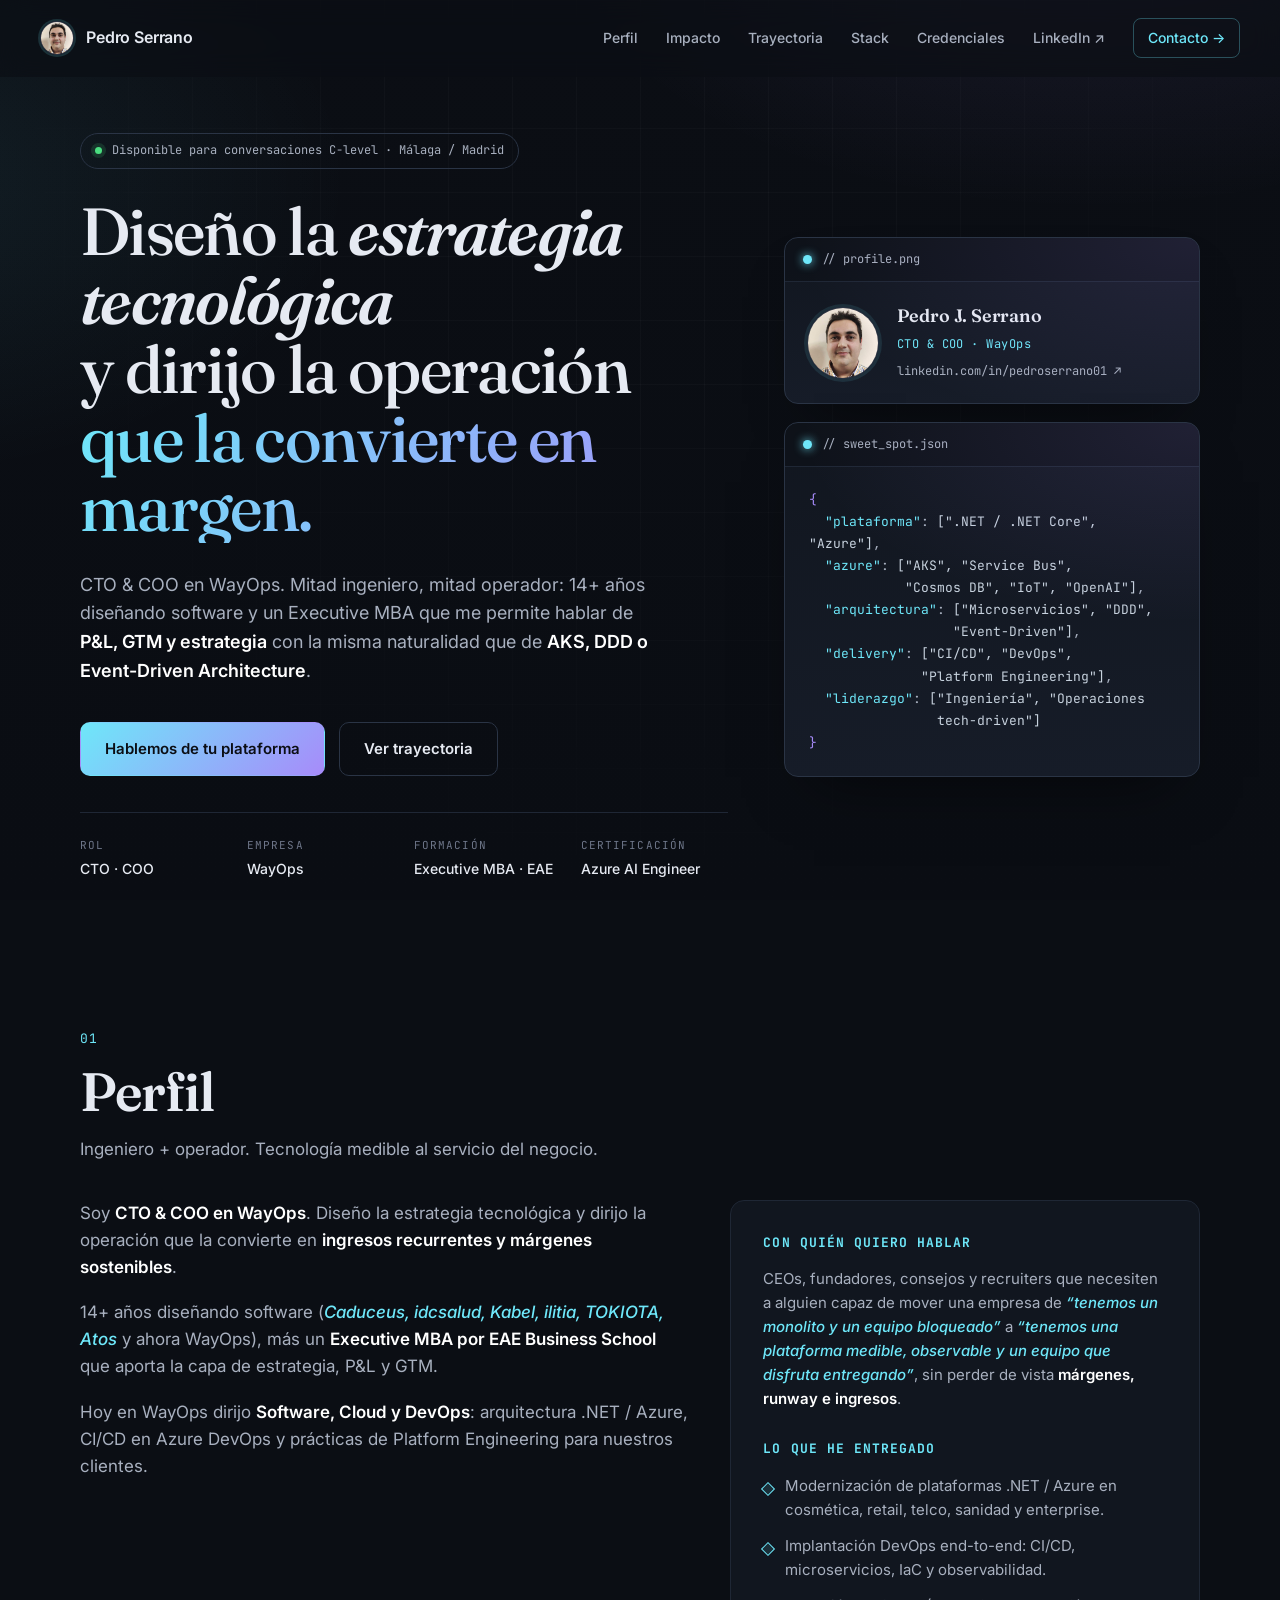
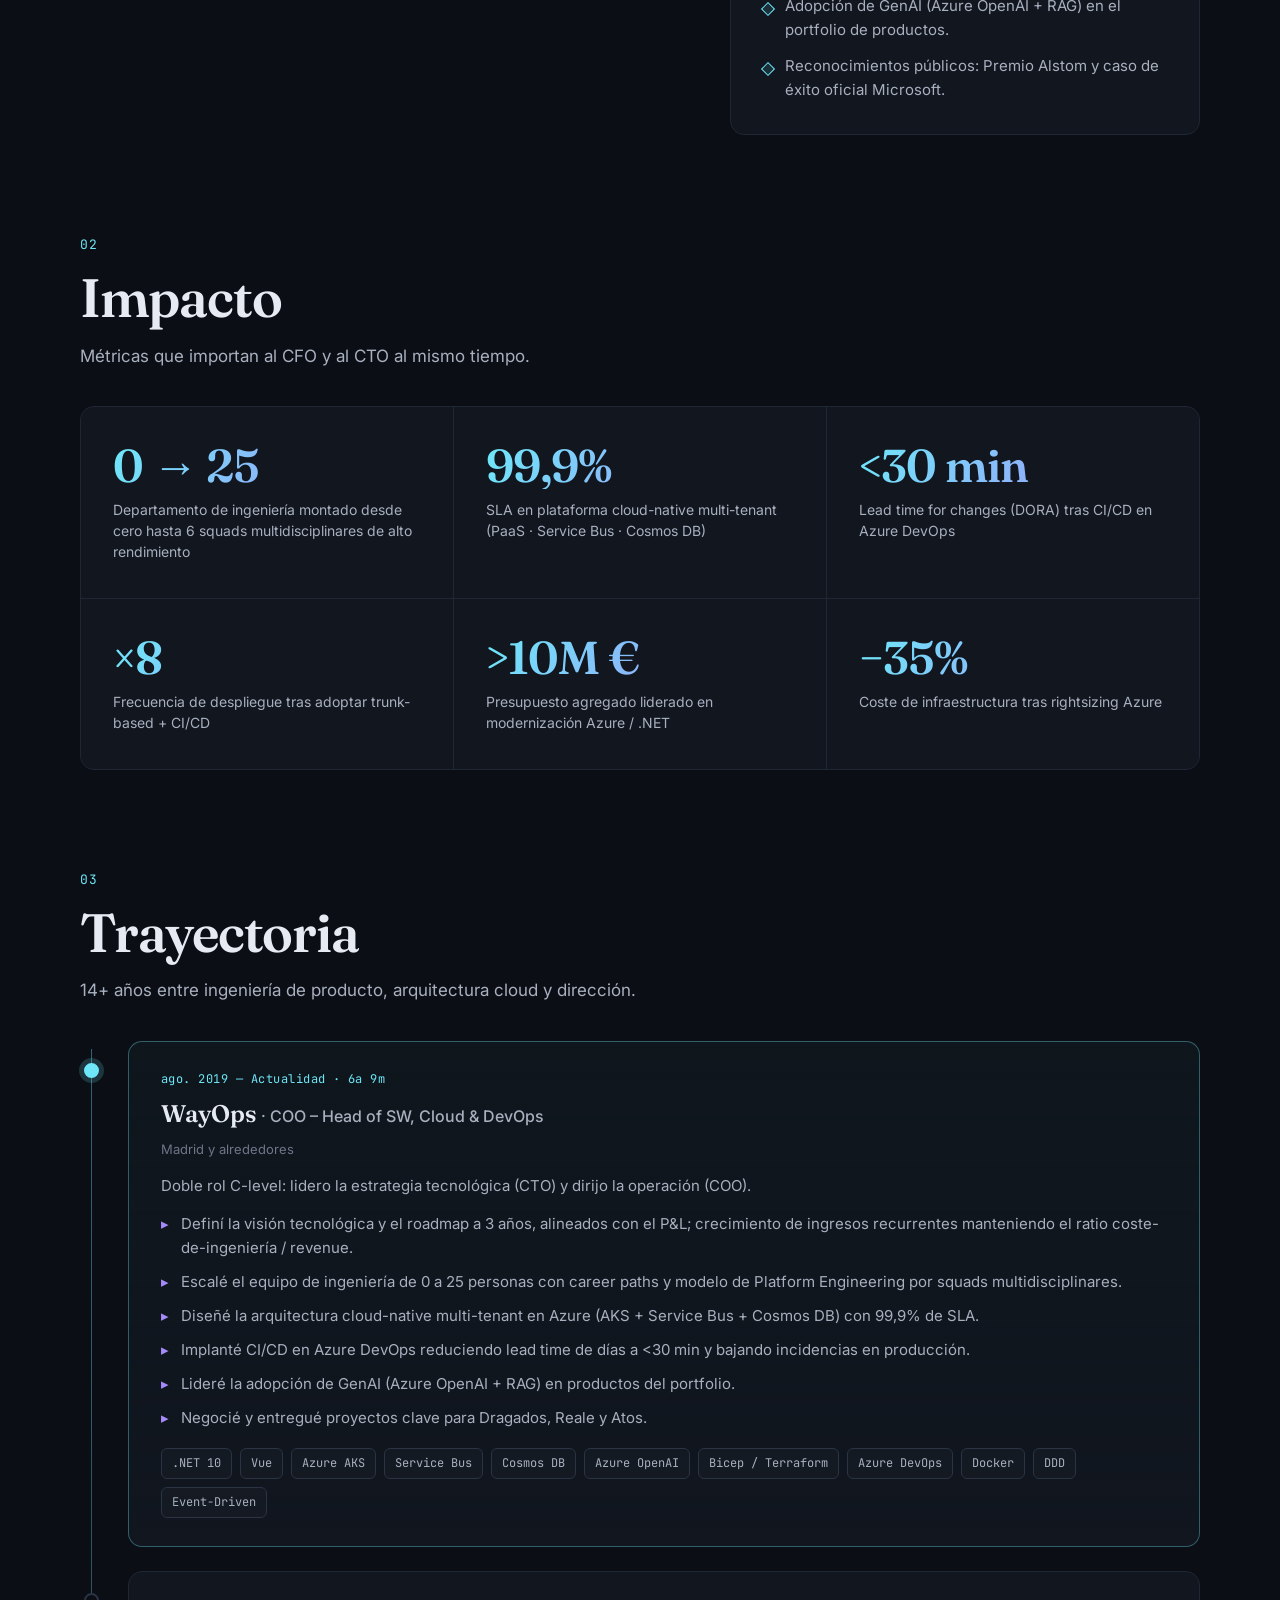
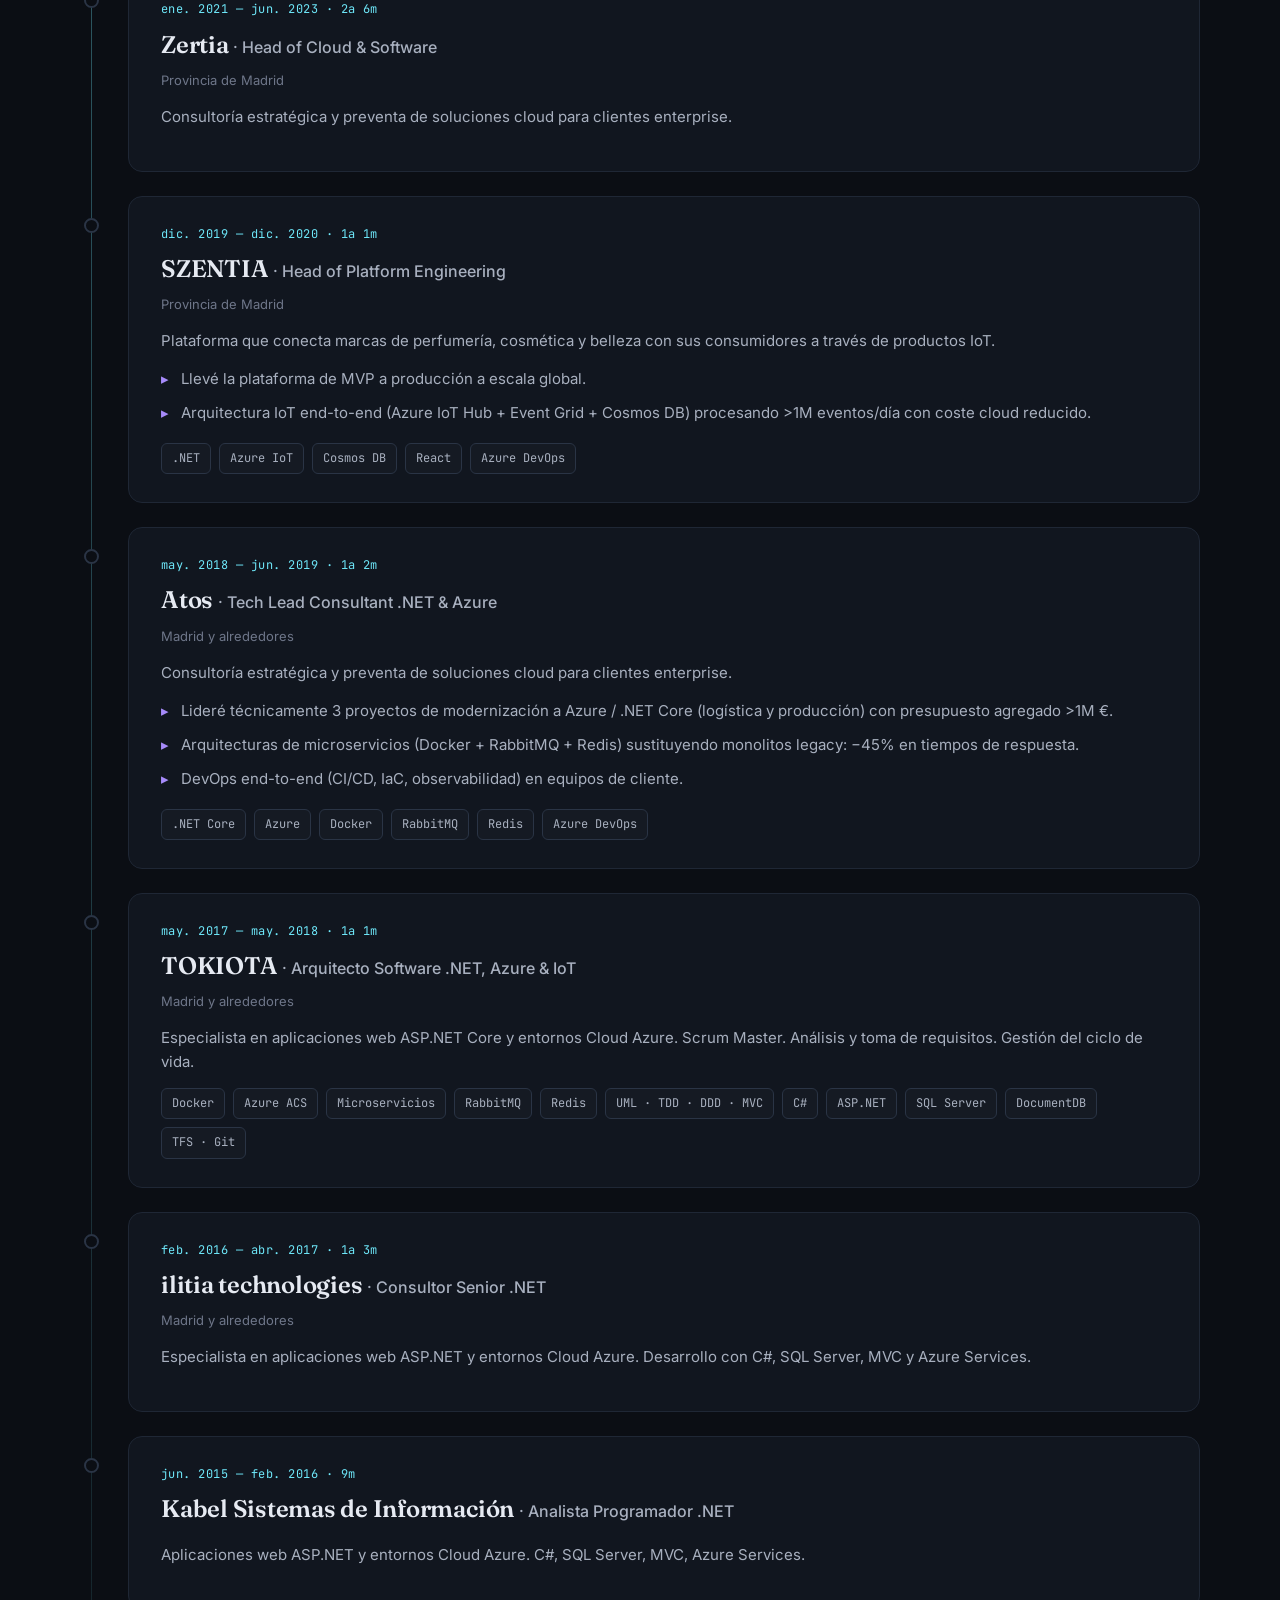
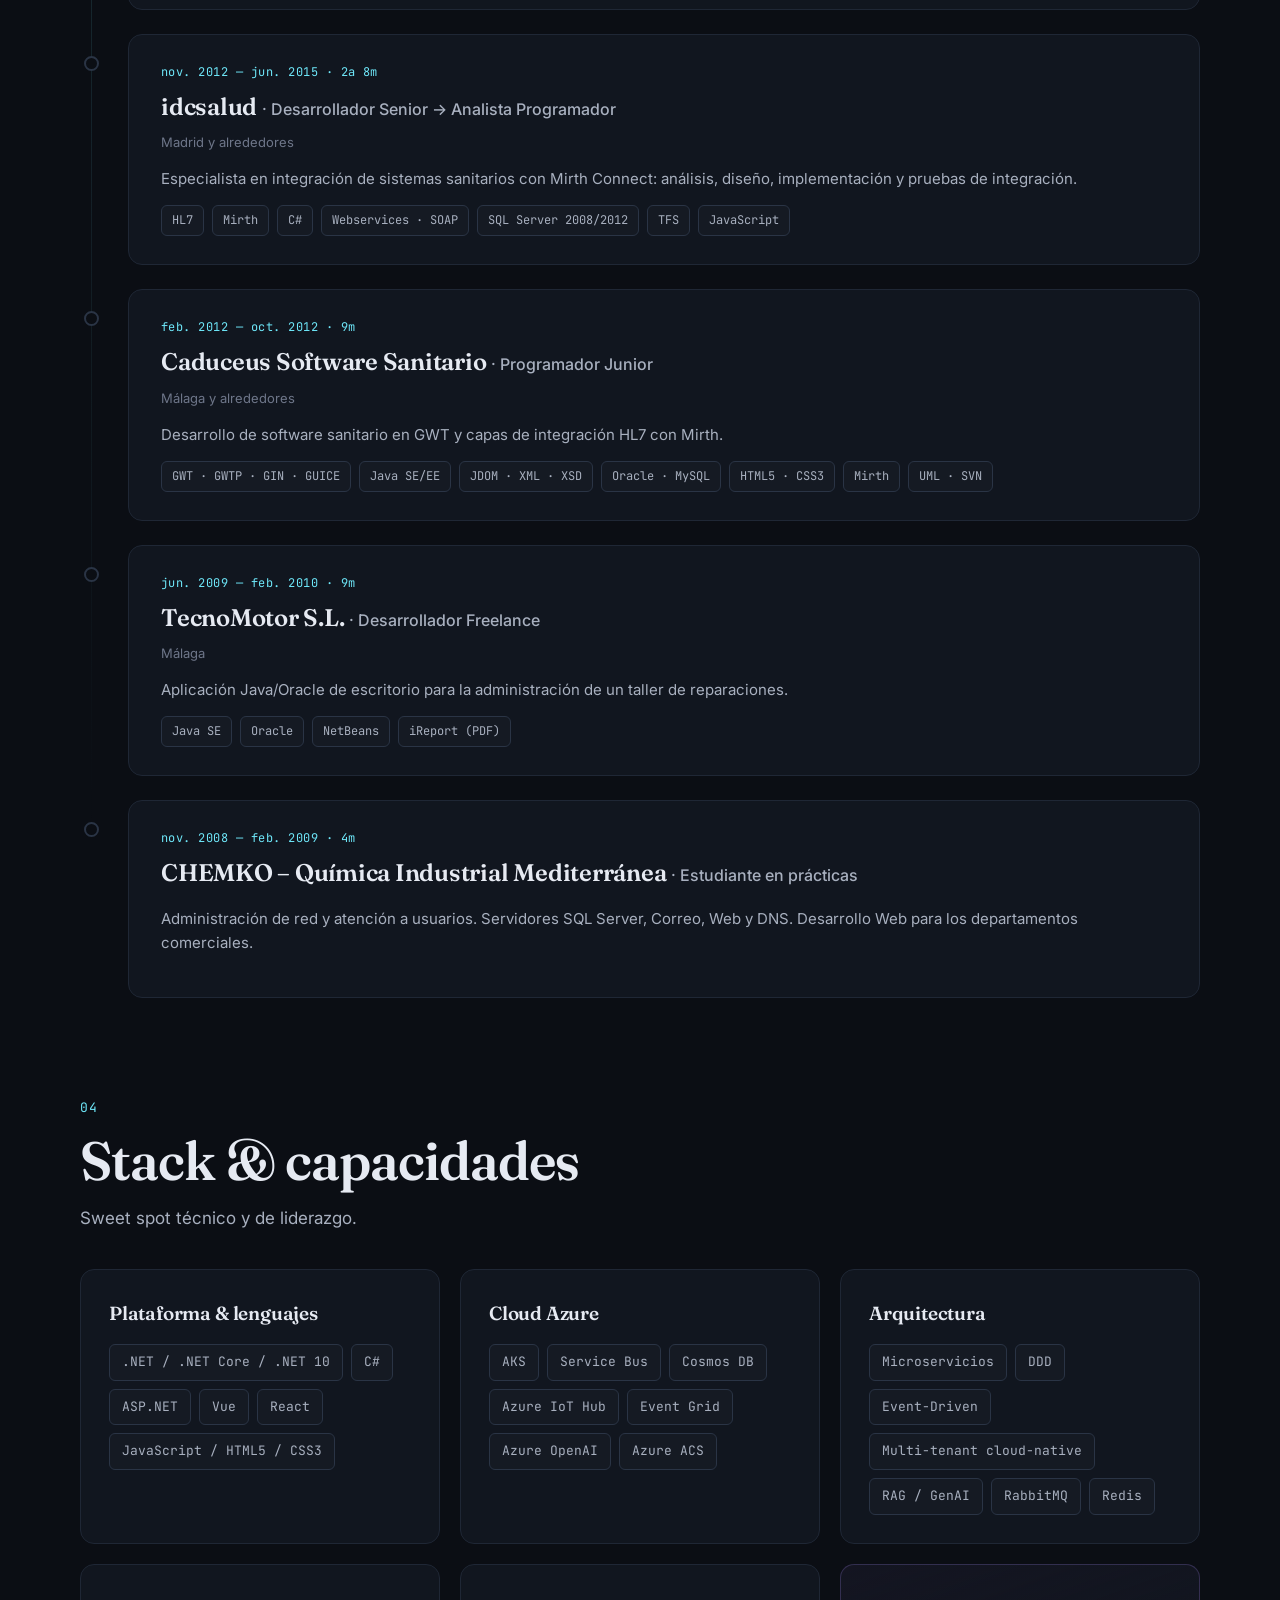
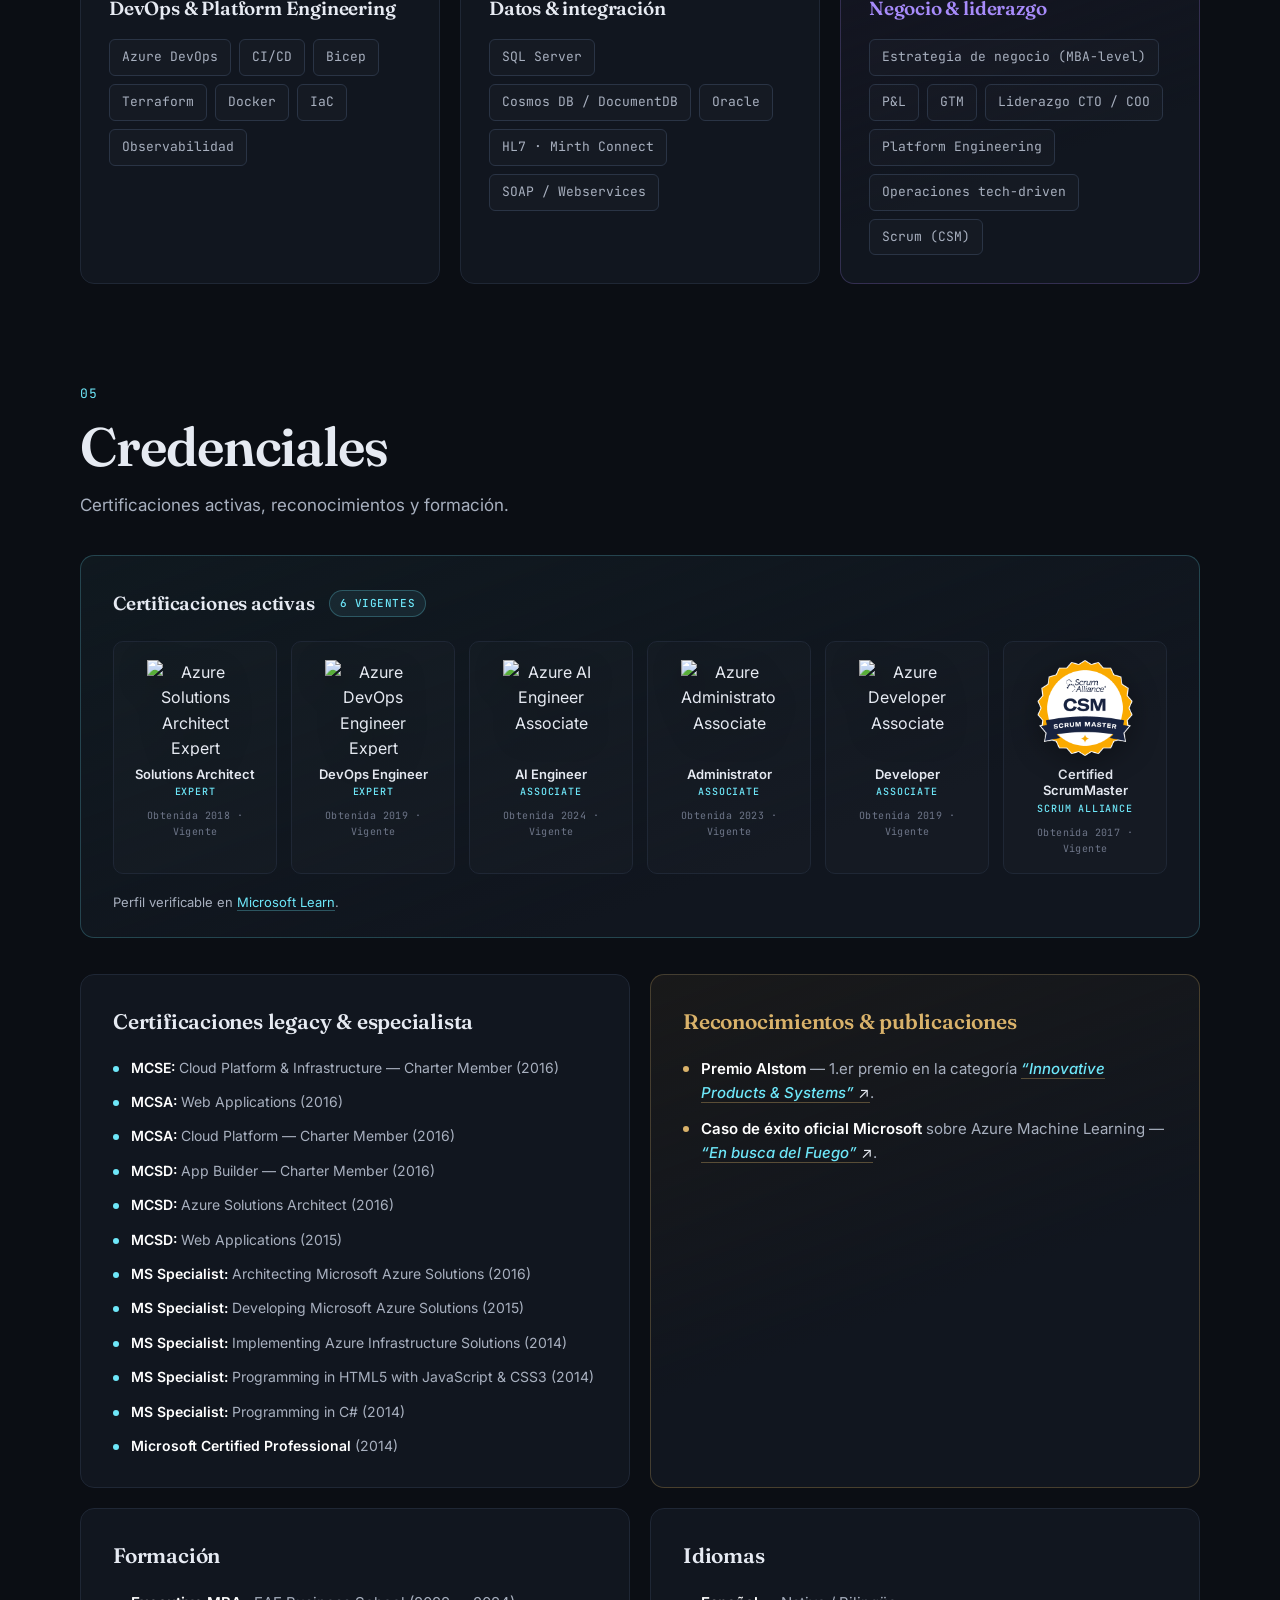
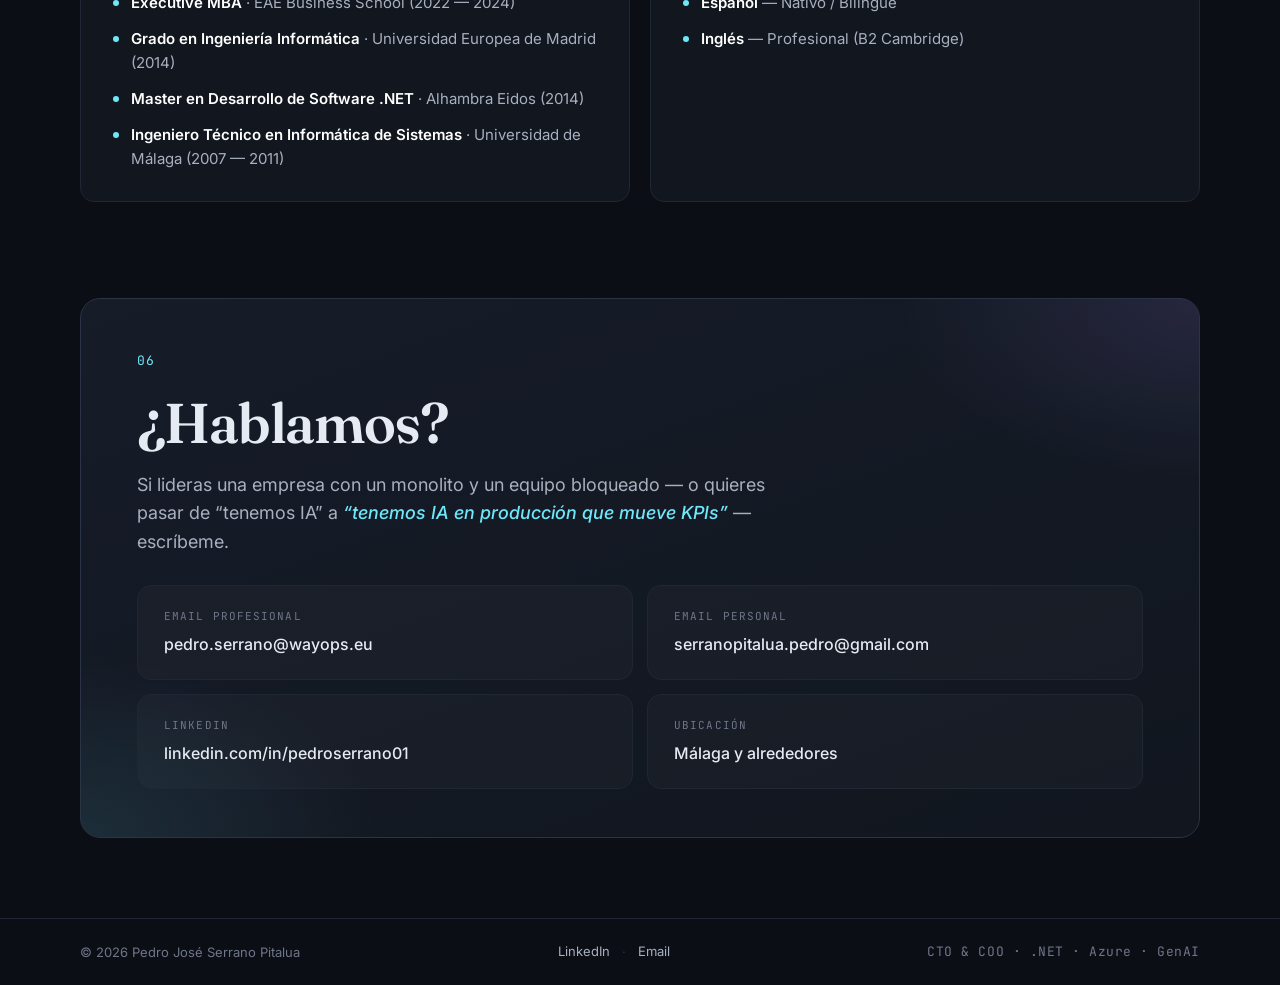
==== commit 03981c4b: "." ====
--- a/index.html
+++ b/index.html
@@ -16,7 +16,7 @@
 
   <header class="nav">
     <a href="#top" class="brand">
-      <span class="brand-mark">PS</span>
+      <img class="brand-avatar" src="assets/pedro-serrano.jpg" alt="" width="34" height="34" />
       <span class="brand-text">Pedro Serrano</span>
     </a>
     <nav class="nav-links" aria-label="Principal">
@@ -25,6 +25,7 @@
       <a href="#experience">Trayectoria</a>
       <a href="#stack">Stack</a>
       <a href="#credentials">Credenciales</a>
+      <a href="https://www.linkedin.com/in/pedroserrano01/" target="_blank" rel="noopener" aria-label="LinkedIn">LinkedIn ↗</a>
       <a href="#contact" class="cta-link">Contacto →</a>
     </nav>
   </header>
@@ -72,11 +73,27 @@
         </div>
       </div>
 
-      <aside class="hero-card" aria-label="Sweet spot técnico">
-        <div class="card-head">
-          <span class="card-led"></span>
-          <span class="card-title">// sweet_spot.json</span>
-        </div>
+      <div class="hero-side">
+        <aside class="hero-card profile-card" aria-label="Pedro Serrano">
+          <div class="card-head">
+            <span class="card-led"></span>
+            <span class="card-title">// profile.png</span>
+          </div>
+          <div class="profile-body">
+            <img class="profile-photo" src="assets/pedro-serrano.jpg" alt="Pedro José Serrano Pitalua" width="88" height="88" />
+            <div class="profile-info">
+              <span class="profile-name">Pedro J. Serrano</span>
+              <span class="profile-role">CTO &amp; COO · WayOps</span>
+              <a class="profile-link" href="https://www.linkedin.com/in/pedroserrano01/" target="_blank" rel="noopener">linkedin.com/in/pedroserrano01 ↗</a>
+            </div>
+          </div>
+        </aside>
+
+        <aside class="hero-card" aria-label="Sweet spot técnico">
+          <div class="card-head">
+            <span class="card-led"></span>
+            <span class="card-title">// sweet_spot.json</span>
+          </div>
 <pre class="card-code"><span class="tk-p">{</span>
   <span class="tk-k">"plataforma"</span>: <span class="tk-s">[".NET / .NET Core", "Azure"]</span>,
   <span class="tk-k">"azure"</span>: <span class="tk-s">["AKS", "Service Bus",
@@ -88,7 +105,8 @@
   <span class="tk-k">"liderazgo"</span>: <span class="tk-s">["Ingeniería", "Operaciones
                 tech-driven"]</span>
 <span class="tk-p">}</span></pre>
-      </aside>
+        </aside>
+      </div>
     </section>
 
     <!-- ABOUT -->
@@ -147,27 +165,27 @@
       <div class="metrics">
         <article class="metric">
           <span class="metric-num">0 → 25</span>
-          <span class="metric-label">Equipo de ingeniería escalado en WayOps</span>
+          <span class="metric-label">Departamento de ingeniería montado desde cero hasta 6 squads multidisciplinares de alto rendimiento</span>
         </article>
         <article class="metric">
           <span class="metric-num">99,9%</span>
-          <span class="metric-label">SLA en arquitectura cloud-native multi-tenant (AKS · Service Bus · Cosmos DB)</span>
+          <span class="metric-label">SLA en plataforma cloud-native multi-tenant (PaaS · Service Bus · Cosmos DB)</span>
         </article>
         <article class="metric">
           <span class="metric-num">&lt;30 min</span>
-          <span class="metric-label">Lead time de despliegue tras implantar CI/CD en Azure DevOps</span>
+          <span class="metric-label">Lead time for changes (DORA) tras CI/CD en Azure DevOps</span>
         </article>
         <article class="metric">
-          <span class="metric-num">&gt;1M</span>
-          <span class="metric-label">Eventos/día procesados en plataforma IoT (Azure IoT Hub · Event Grid)</span>
+          <span class="metric-num">×8</span>
+          <span class="metric-label">Frecuencia de despliegue tras adoptar trunk-based + CI/CD</span>
         </article>
         <article class="metric">
-          <span class="metric-num">−45%</span>
-          <span class="metric-label">Tiempos de respuesta tras sustituir monolitos legacy por microservicios</span>
+          <span class="metric-num">&gt;10M €</span>
+          <span class="metric-label">Presupuesto agregado liderado en modernización Azure / .NET</span>
         </article>
         <article class="metric">
-          <span class="metric-num">&gt;1M €</span>
-          <span class="metric-label">Presupuesto agregado liderado en proyectos de modernización Azure / .NET Core</span>
+          <span class="metric-num">−35%</span>
+          <span class="metric-label">Coste de infraestructura tras rightsizing Azure</span>
         </article>
       </div>
     </section>
@@ -439,19 +457,78 @@
       <div class="section-head">
         <span class="section-num">05</span>
         <h2>Credenciales</h2>
-        <p class="section-kicker">Certificaciones, reconocimientos y formación.</p>
+        <p class="section-kicker">Certificaciones activas, reconocimientos y formación.</p>
+      </div>
+
+      <!-- Badges Microsoft Role-based + Scrum Alliance (activos) -->
+      <div class="badges-wrap">
+        <h3 class="badges-title">Certificaciones activas <span class="badges-count">6 vigentes</span></h3>
+        <ul class="badges-grid">
+          <li class="badge">
+            <a href="https://learn.microsoft.com/en-us/credentials/certifications/azure-solutions-architect/" target="_blank" rel="noopener">
+              <img src="https://learn.microsoft.com/en-us/media/learn/certification/badges/microsoft-certified-expert-badge.svg" alt="Azure Solutions Architect Expert" loading="lazy" width="120" height="120" />
+              <span class="badge-name">Solutions Architect <em>Expert</em></span>
+              <span class="badge-meta">Obtenida 2018 · Vigente</span>
+            </a>
+          </li>
+          <li class="badge">
+            <a href="https://learn.microsoft.com/en-us/credentials/certifications/devops-engineer/" target="_blank" rel="noopener">
+              <img src="https://learn.microsoft.com/en-us/media/learn/certification/badges/microsoft-certified-expert-badge.svg" alt="Azure DevOps Engineer Expert" loading="lazy" width="120" height="120" />
+              <span class="badge-name">DevOps Engineer <em>Expert</em></span>
+              <span class="badge-meta">Obtenida 2019 · Vigente</span>
+            </a>
+          </li>
+          <li class="badge">
+            <a href="https://learn.microsoft.com/en-us/credentials/certifications/azure-ai-engineer/" target="_blank" rel="noopener">
+              <img src="https://learn.microsoft.com/en-us/media/learn/certification/badges/microsoft-certified-associate-badge.svg" alt="Azure AI Engineer Associate" loading="lazy" width="120" height="120" />
+              <span class="badge-name">AI Engineer <em>Associate</em></span>
+              <span class="badge-meta">Obtenida 2024 · Vigente</span>
+            </a>
+          </li>
+          <li class="badge">
+            <a href="https://learn.microsoft.com/en-us/credentials/certifications/azure-administrator/" target="_blank" rel="noopener">
+              <img src="https://learn.microsoft.com/en-us/media/learn/certification/badges/microsoft-certified-associate-badge.svg" alt="Azure Administrator Associate" loading="lazy" width="120" height="120" />
+              <span class="badge-name">Administrator <em>Associate</em></span>
+              <span class="badge-meta">Obtenida 2023 · Vigente</span>
+            </a>
+          </li>
+          <li class="badge">
+            <a href="https://learn.microsoft.com/en-us/credentials/certifications/azure-developer/" target="_blank" rel="noopener">
+              <img src="https://learn.microsoft.com/en-us/media/learn/certification/badges/microsoft-certified-associate-badge.svg" alt="Azure Developer Associate" loading="lazy" width="120" height="120" />
+              <span class="badge-name">Developer <em>Associate</em></span>
+              <span class="badge-meta">Obtenida 2019 · Vigente</span>
+            </a>
+          </li>
+          <li class="badge">
+            <a href="https://www.scrumalliance.org/get-certified/scrum-master-track/certified-scrummaster" target="_blank" rel="noopener">
+              <img src="assets/csm-badge.png" alt="Certified ScrumMaster" loading="lazy" width="120" height="120" />
+              <span class="badge-name">Certified ScrumMaster <em>Scrum Alliance</em></span>
+              <span class="badge-meta">Obtenida 2017 · Vigente</span>
+            </a>
+          </li>
+        </ul>
+        <p class="badges-note">
+          Perfil verificable en
+          <a href="https://learn.microsoft.com/es-es/users/pedrojoseserranopitalua-5153/transcript?tab=credentials-tab" target="_blank" rel="noopener">Microsoft Learn</a>.
+        </p>
       </div>
 
       <div class="cred-grid">
         <div class="cred-block">
-          <h3>Certificaciones</h3>
-          <ul class="cred-list">
-            <li><strong>Microsoft Certified:</strong> Azure AI Engineer Associate</li>
-            <li><strong>MCSD:</strong> Web Applications</li>
-            <li><strong>MS:</strong> Programming in HTML5 with JavaScript and CSS3 — Specialist</li>
-            <li><strong>MS:</strong> Programming in C# — Specialist</li>
-            <li>Shaping up with Angular.js</li>
-            <li><strong>Scrum Alliance:</strong> Certified ScrumMaster (2017)</li>
+          <h3>Certificaciones legacy &amp; especialista</h3>
+          <ul class="cred-list cred-list-compact">
+            <li><strong>MCSE:</strong> Cloud Platform &amp; Infrastructure — Charter Member (2016)</li>
+            <li><strong>MCSA:</strong> Web Applications (2016)</li>
+            <li><strong>MCSA:</strong> Cloud Platform — Charter Member (2016)</li>
+            <li><strong>MCSD:</strong> App Builder — Charter Member (2016)</li>
+            <li><strong>MCSD:</strong> Azure Solutions Architect (2016)</li>
+            <li><strong>MCSD:</strong> Web Applications (2015)</li>
+            <li><strong>MS Specialist:</strong> Architecting Microsoft Azure Solutions (2016)</li>
+            <li><strong>MS Specialist:</strong> Developing Microsoft Azure Solutions (2015)</li>
+            <li><strong>MS Specialist:</strong> Implementing Azure Infrastructure Solutions (2014)</li>
+            <li><strong>MS Specialist:</strong> Programming in HTML5 with JavaScript &amp; CSS3 (2014)</li>
+            <li><strong>MS Specialist:</strong> Programming in C# (2014)</li>
+            <li><strong>Microsoft Certified Professional</strong> (2014)</li>
           </ul>
         </div>
 
@@ -460,11 +537,11 @@
           <ul class="cred-list">
             <li>
               <strong>Premio Alstom</strong> — 1.er premio en la categoría
-              <em>“Innovative Products &amp; Systems”</em>.
+              <a href="https://www.alstom.com/press-releases-news/2017/12/alstoms-innovation-awards-2017-in-house-ingenuity-" target="_blank" rel="noopener"><em>“Innovative Products &amp; Systems”</em> ↗</a>.
             </li>
             <li>
               <strong>Caso de éxito oficial Microsoft</strong> sobre Azure Machine Learning —
-              <em>“En busca del Fuego”</em>.
+              <a href="https://learn.microsoft.com/es-es/archive/blogs/esmsdn/post-invitado-azure-machine-learning-en-busca-del-fuego" target="_blank" rel="noopener"><em>“En busca del Fuego”</em> ↗</a>.
             </li>
           </ul>
         </div>
@@ -483,7 +560,7 @@
           <h3>Idiomas</h3>
           <ul class="cred-list">
             <li><strong>Español</strong> — Nativo / Bilingüe</li>
-            <li><strong>Inglés</strong> — Profesional (B1 Cambridge)</li>
+            <li><strong>Inglés</strong> — Profesional (B2 Cambridge)</li>
           </ul>
         </div>
       </div>
@@ -508,7 +585,7 @@
             <span class="cc-k">Email personal</span>
             <span class="cc-v">serranopitalua.pedro@gmail.com</span>
           </a>
-          <a class="contact-card" href="https://www.linkedin.com/in/pedroserrano01" target="_blank" rel="noopener">
+          <a class="contact-card" href="https://www.linkedin.com/in/pedroserrano01/" target="_blank" rel="noopener">
             <span class="cc-k">LinkedIn</span>
             <span class="cc-v">linkedin.com/in/pedroserrano01</span>
           </a>
@@ -524,6 +601,11 @@
   <footer class="foot">
     <div class="foot-inner">
       <span>© <span id="year"></span> Pedro José Serrano Pitalua</span>
+      <span class="foot-links">
+        <a href="https://www.linkedin.com/in/pedroserrano01/" target="_blank" rel="noopener">LinkedIn</a>
+        <span class="foot-sep">·</span>
+        <a href="mailto:pedro.serrano@wayops.eu">Email</a>
+      </span>
       <span class="foot-tag">CTO &amp; COO · .NET · Azure · GenAI</span>
     </div>
   </footer>
--- a/styles.css
+++ b/styles.css
@@ -82,6 +82,13 @@
   font-weight: 700; font-size: 13px;
   letter-spacing: -0.5px;
 }
+.brand-avatar {
+  width: 34px; height: 34px;
+  border-radius: 50%;
+  object-fit: cover;
+  border: 1px solid var(--line-2);
+  box-shadow: 0 0 0 2px rgba(110,231,249,.15);
+}
 .brand-text { font-weight: 600; letter-spacing: -0.01em; }
 
 .nav-links { display: flex; gap: 28px; align-items: center; }
@@ -103,8 +110,9 @@
 
 /* ---------- Layout ---------- */
 main { max-width: var(--maxw); margin: 0 auto; padding: 0 40px; }
-.section { padding: 120px 0; position: relative; }
-.section-head { margin-bottom: 56px; max-width: 760px; }
+.section { padding: 72px 0; position: relative; }
+.section + .section { padding-top: 24px; }
+.section-head { margin-bottom: 36px; max-width: 760px; }
 .section-num {
   display: inline-block;
   font-family: 'JetBrains Mono', monospace;
@@ -130,10 +138,10 @@
 .hero {
   display: grid;
   grid-template-columns: 1.4fr .9fr;
-  gap: 64px;
-  padding: 80px 0 120px;
+  gap: 56px;
+  padding: 56px 0 72px;
   align-items: center;
-  min-height: calc(100vh - 80px);
+  min-height: auto;
 }
 .eyebrow {
   display: inline-flex; align-items: center; gap: 10px;
@@ -179,7 +187,7 @@
   margin: 0 0 36px;
 }
 
-.hero-ctas { display: flex; gap: 14px; flex-wrap: wrap; margin-bottom: 56px; }
+.hero-ctas { display: flex; gap: 14px; flex-wrap: wrap; margin-bottom: 36px; }
 .btn {
   display: inline-flex; align-items: center; justify-content: center;
   padding: 14px 24px;
@@ -202,8 +210,8 @@
 .hero-meta {
   display: grid;
   grid-template-columns: repeat(4, 1fr);
-  gap: 24px;
-  padding-top: 32px;
+  gap: 20px;
+  padding-top: 24px;
   border-top: 1px solid var(--line);
 }
 .hero-meta > div { display: flex; flex-direction: column; gap: 4px; }
@@ -234,6 +242,54 @@
   border-bottom: 1px solid var(--line);
   background: rgba(0,0,0,.2);
 }
+.card-avatar {
+  width: 28px; height: 28px;
+  border-radius: 50%;
+  object-fit: cover;
+  border: 1px solid var(--line-2);
+  margin-right: 4px;
+}
+
+/* hero side stack (profile + sweet_spot) */
+.hero-side { display: flex; flex-direction: column; gap: 18px; }
+
+/* profile card */
+.profile-body {
+  display: flex; align-items: center; gap: 18px;
+  padding: 20px 22px;
+}
+.profile-photo {
+  width: 72px; height: 72px;
+  border-radius: 50%;
+  object-fit: cover;
+  border: 1px solid var(--line-2);
+  box-shadow: 0 0 0 3px rgba(110,231,249,.10);
+  flex-shrink: 0;
+}
+.profile-info { display: flex; flex-direction: column; gap: 4px; min-width: 0; }
+.profile-name {
+  font-family: 'Fraunces', serif;
+  font-size: 18px;
+  font-weight: 600;
+  letter-spacing: -0.01em;
+  color: var(--text);
+}
+.profile-role {
+  font-family: 'JetBrains Mono', monospace;
+  font-size: 12px;
+  color: var(--accent);
+  letter-spacing: 0.04em;
+}
+.profile-link {
+  margin-top: 4px;
+  font-family: 'JetBrains Mono', monospace;
+  font-size: 12px;
+  color: var(--text-dim);
+  border-bottom: 1px solid transparent;
+  align-self: flex-start;
+  transition: color .2s var(--ease), border-color .2s var(--ease);
+}
+.profile-link:hover { color: var(--accent); border-bottom-color: rgba(110,231,249,.4); }
 .card-led {
   width: 9px; height: 9px; border-radius: 50%;
   background: var(--accent);
@@ -256,11 +312,96 @@
 .tk-k { color: var(--accent); }
 .tk-s { color: #C7D2DE; }
 
+/* hero portrait card */
+.portrait-card {
+  display: flex; flex-direction: column;
+  padding: 0;
+}
+.portrait-photo {
+  position: relative;
+  aspect-ratio: 4 / 5;
+  overflow: hidden;
+  background: var(--surface-2);
+}
+.portrait-photo img {
+  width: 100%; height: 100%;
+  object-fit: cover;
+  display: block;
+  filter: saturate(.95) contrast(1.02);
+}
+.portrait-photo::after {
+  content: ""; position: absolute; inset: 0;
+  background: linear-gradient(180deg, transparent 55%, rgba(11,14,20,.85) 100%);
+  pointer-events: none;
+}
+.portrait-status {
+  position: absolute; left: 16px; bottom: 16px;
+  display: inline-flex; align-items: center; gap: 8px;
+  padding: 6px 12px;
+  background: rgba(11,14,20,.7);
+  border: 1px solid var(--line-2);
+  border-radius: 999px;
+  font-family: 'JetBrains Mono', monospace;
+  font-size: 11px;
+  letter-spacing: 0.08em;
+  text-transform: uppercase;
+  color: var(--text);
+  backdrop-filter: blur(8px);
+}
+.portrait-body {
+  padding: 22px 24px 24px;
+  display: flex; flex-direction: column; gap: 12px;
+  border-top: 1px solid var(--line);
+}
+.portrait-name {
+  font-family: 'Fraunces', serif;
+  font-size: 20px;
+  font-weight: 600;
+  margin: 0;
+  letter-spacing: -0.01em;
+  line-height: 1.2;
+}
+.portrait-role {
+  font-family: 'JetBrains Mono', monospace;
+  font-size: 12px;
+  color: var(--accent);
+  letter-spacing: 0.05em;
+  margin: 0;
+}
+.portrait-chips {
+  list-style: none; padding: 0; margin: 4px 0 0;
+  display: flex; flex-wrap: wrap; gap: 6px;
+}
+.portrait-chips li {
+  font-family: 'JetBrains Mono', monospace;
+  font-size: 11px;
+  padding: 4px 8px;
+  border-radius: 6px;
+  border: 1px solid var(--line-2);
+  color: var(--text-dim);
+}
+.portrait-link {
+  margin-top: 6px;
+  display: inline-flex; align-items: center; justify-content: space-between;
+  padding: 10px 14px;
+  border-radius: 8px;
+  background: rgba(110,231,249,.06);
+  border: 1px solid rgba(110,231,249,.22);
+  font-family: 'JetBrains Mono', monospace;
+  font-size: 12px;
+  color: var(--accent);
+  transition: all .2s var(--ease);
+}
+.portrait-link:hover {
+  background: rgba(110,231,249,.12);
+  border-color: var(--accent);
+}
+
 /* ---------- About ---------- */
 .about-grid {
   display: grid;
   grid-template-columns: 1.3fr 1fr;
-  gap: 56px;
+  gap: 40px;
 }
 .about-text p {
   font-size: 17px;
@@ -342,7 +483,7 @@
 .tl-item {
   position: relative;
   padding-left: 48px;
-  padding-bottom: 36px;
+  padding-bottom: 24px;
 }
 .tl-item:last-child { padding-bottom: 0; }
 .tl-dot {
@@ -495,14 +636,111 @@
 }
 .cred-block.highlight h3 { color: var(--gold); }
 .cred-block.highlight .cred-list li::before { background: var(--gold); }
+.cred-list a {
+  color: var(--text);
+  border-bottom: 1px solid rgba(217,178,106,.35);
+  transition: border-color .2s var(--ease), color .2s var(--ease);
+}
+.cred-list a:hover { color: var(--gold); border-bottom-color: var(--gold); }
+
+/* ---------- Badges (Microsoft role-based) ---------- */
+.badges-wrap {
+  margin-bottom: 36px;
+  padding: 32px 32px 24px;
+  background: linear-gradient(160deg, rgba(110,231,249,.05), var(--surface) 70%);
+  border: 1px solid rgba(110,231,249,.22);
+  border-radius: var(--radius);
+}
+.badges-title {
+  font-family: 'Fraunces', serif;
+  font-size: 19px;
+  font-weight: 600;
+  margin: 0 0 22px;
+  letter-spacing: -0.01em;
+  display: flex; align-items: center; gap: 14px; flex-wrap: wrap;
+}
+.badges-count {
+  font-family: 'JetBrains Mono', monospace;
+  font-size: 11px;
+  font-weight: 500;
+  color: var(--accent);
+  background: rgba(110,231,249,.08);
+  border: 1px solid rgba(110,231,249,.25);
+  padding: 4px 10px;
+  border-radius: 999px;
+  letter-spacing: 0.05em;
+  text-transform: uppercase;
+}
+.badges-grid {
+  list-style: none; padding: 0; margin: 0;
+  display: grid;
+  grid-template-columns: repeat(6, 1fr);
+  gap: 14px;
+}
+.badge a {
+  display: flex; flex-direction: column; align-items: center; text-align: center;
+  gap: 10px;
+  padding: 18px 12px 16px;
+  background: rgba(255,255,255,.015);
+  border: 1px solid var(--line);
+  border-radius: var(--radius-sm);
+  transition: all .25s var(--ease);
+  height: 100%;
+}
+.badge a:hover {
+  border-color: var(--accent);
+  background: rgba(110,231,249,.05);
+  transform: translateY(-2px);
+}
+.badge img {
+  width: 96px; height: 96px;
+  object-fit: contain;
+  filter: drop-shadow(0 6px 14px rgba(0,0,0,.35));
+}
+.badge-name {
+  font-size: 13px;
+  font-weight: 600;
+  color: var(--text);
+  line-height: 1.3;
+}
+.badge-name em {
+  display: block;
+  font-style: normal;
+  font-family: 'JetBrains Mono', monospace;
+  font-size: 10px;
+  font-weight: 500;
+  color: var(--accent);
+  letter-spacing: 0.08em;
+  text-transform: uppercase;
+  margin-top: 3px;
+}
+.badge-meta {
+  font-family: 'JetBrains Mono', monospace;
+  font-size: 10px;
+  color: var(--muted);
+  letter-spacing: 0.04em;
+}
+.badges-note {
+  margin: 18px 0 0;
+  font-size: 13px;
+  color: var(--text-dim);
+}
+.badges-note a {
+  color: var(--accent);
+  border-bottom: 1px solid rgba(110,231,249,.3);
+  transition: border-color .2s var(--ease);
+}
+.badges-note a:hover { border-color: var(--accent); }
+
+.cred-list-compact li { font-size: 14px; }
 
 /* ---------- Contact ---------- */
-.contact { padding-bottom: 140px; }
+.contact { padding-bottom: 80px; }
 .contact-inner {
   background: linear-gradient(160deg, var(--surface-2), var(--surface));
   border: 1px solid var(--line-2);
   border-radius: 20px;
-  padding: 64px;
+  padding: 48px 56px;
   position: relative;
   overflow: hidden;
 }
@@ -523,7 +761,7 @@
 }
 .contact-lead {
   color: var(--text-dim); font-size: 18px; max-width: 640px;
-  margin: 0 0 40px;
+  margin: 0 0 28px;
 }
 .contact-cards {
   display: grid;
@@ -554,8 +792,8 @@
 /* ---------- Footer ---------- */
 .foot {
   border-top: 1px solid var(--line);
-  padding: 28px 0;
-  margin-top: 40px;
+  padding: 22px 0;
+  margin-top: 0;
 }
 .foot-inner {
   max-width: var(--maxw);
@@ -569,6 +807,14 @@
   font-family: 'JetBrains Mono', monospace;
   letter-spacing: 0.04em;
 }
+.foot-links { display: flex; gap: 12px; align-items: center; }
+.foot-links a {
+  color: var(--text-dim);
+  border-bottom: 1px solid transparent;
+  transition: color .2s var(--ease), border-color .2s var(--ease);
+}
+.foot-links a:hover { color: var(--accent); border-bottom-color: var(--accent); }
+.foot-sep { color: var(--line-2); }
 
 /* ---------- Reveal animation ---------- */
 .reveal {
@@ -584,13 +830,17 @@
   .nav-links { gap: 18px; }
   .nav-links a:not(.cta-link) { display: none; }
   main { padding: 0 24px; }
-  .section { padding: 90px 0; }
-  .hero { grid-template-columns: 1fr; gap: 40px; min-height: auto; padding: 60px 0 90px; }
+  .section { padding: 56px 0; }
+  .section + .section { padding-top: 16px; }
+  .section-head { margin-bottom: 28px; }
+  .hero { grid-template-columns: 1fr; gap: 32px; min-height: auto; padding: 40px 0 56px; }
   .hero-meta { grid-template-columns: repeat(2, 1fr); }
   .about-grid { grid-template-columns: 1fr; gap: 32px; }
   .metrics { grid-template-columns: repeat(2, 1fr); }
   .stack-grid { grid-template-columns: 1fr 1fr; }
   .cred-grid { grid-template-columns: 1fr; }
+  .badges-grid { grid-template-columns: repeat(3, 1fr); }
+  .badges-wrap { padding: 24px 22px 18px; }
   .contact-inner { padding: 40px 28px; }
   .contact-cards { grid-template-columns: 1fr; }
   .foot-inner { flex-direction: column; gap: 8px; padding: 0 24px; }
@@ -599,6 +849,8 @@
   .metrics, .stack-grid { grid-template-columns: 1fr; }
   .hero-meta { grid-template-columns: 1fr 1fr; }
   .tl-card { padding: 22px 20px; }
+  .badges-grid { grid-template-columns: repeat(2, 1fr); gap: 12px; }
+  .badge img { width: 80px; height: 80px; }
 }
 
 /* ---------- Reduce motion ---------- */
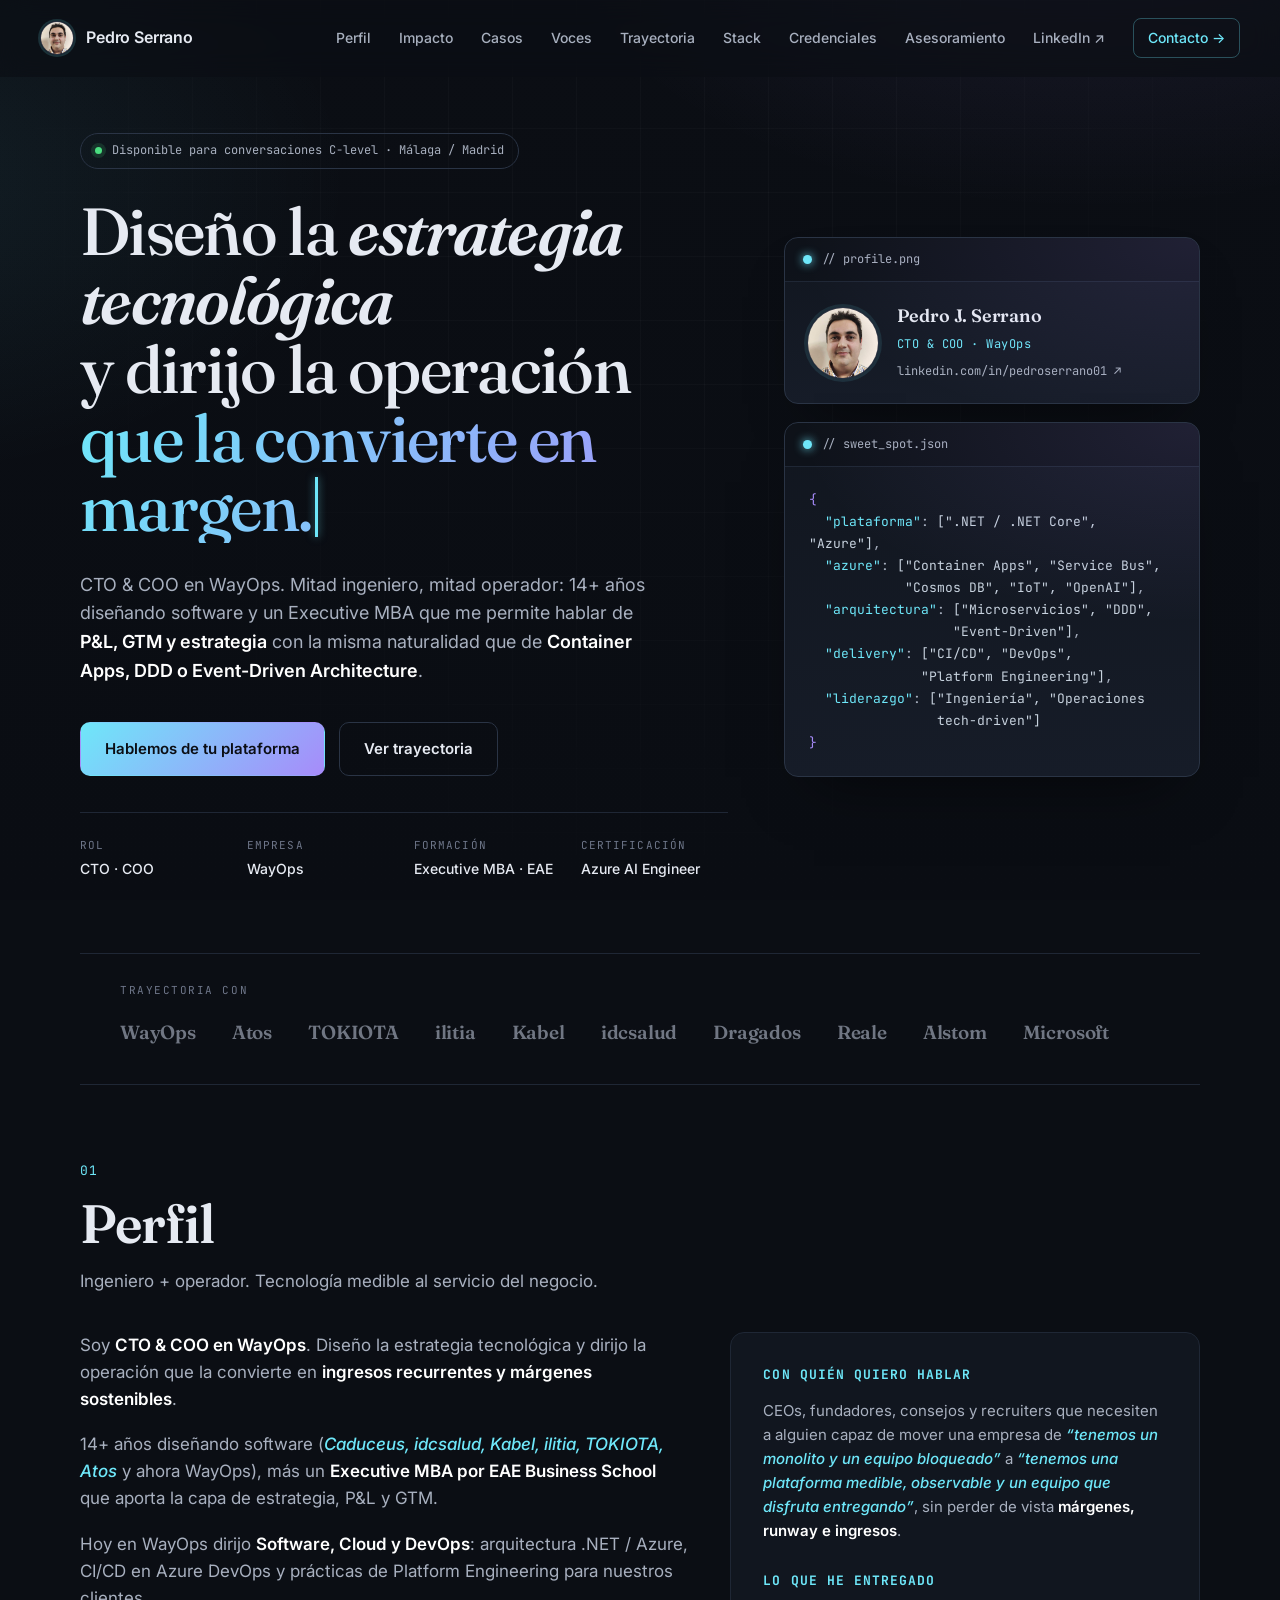
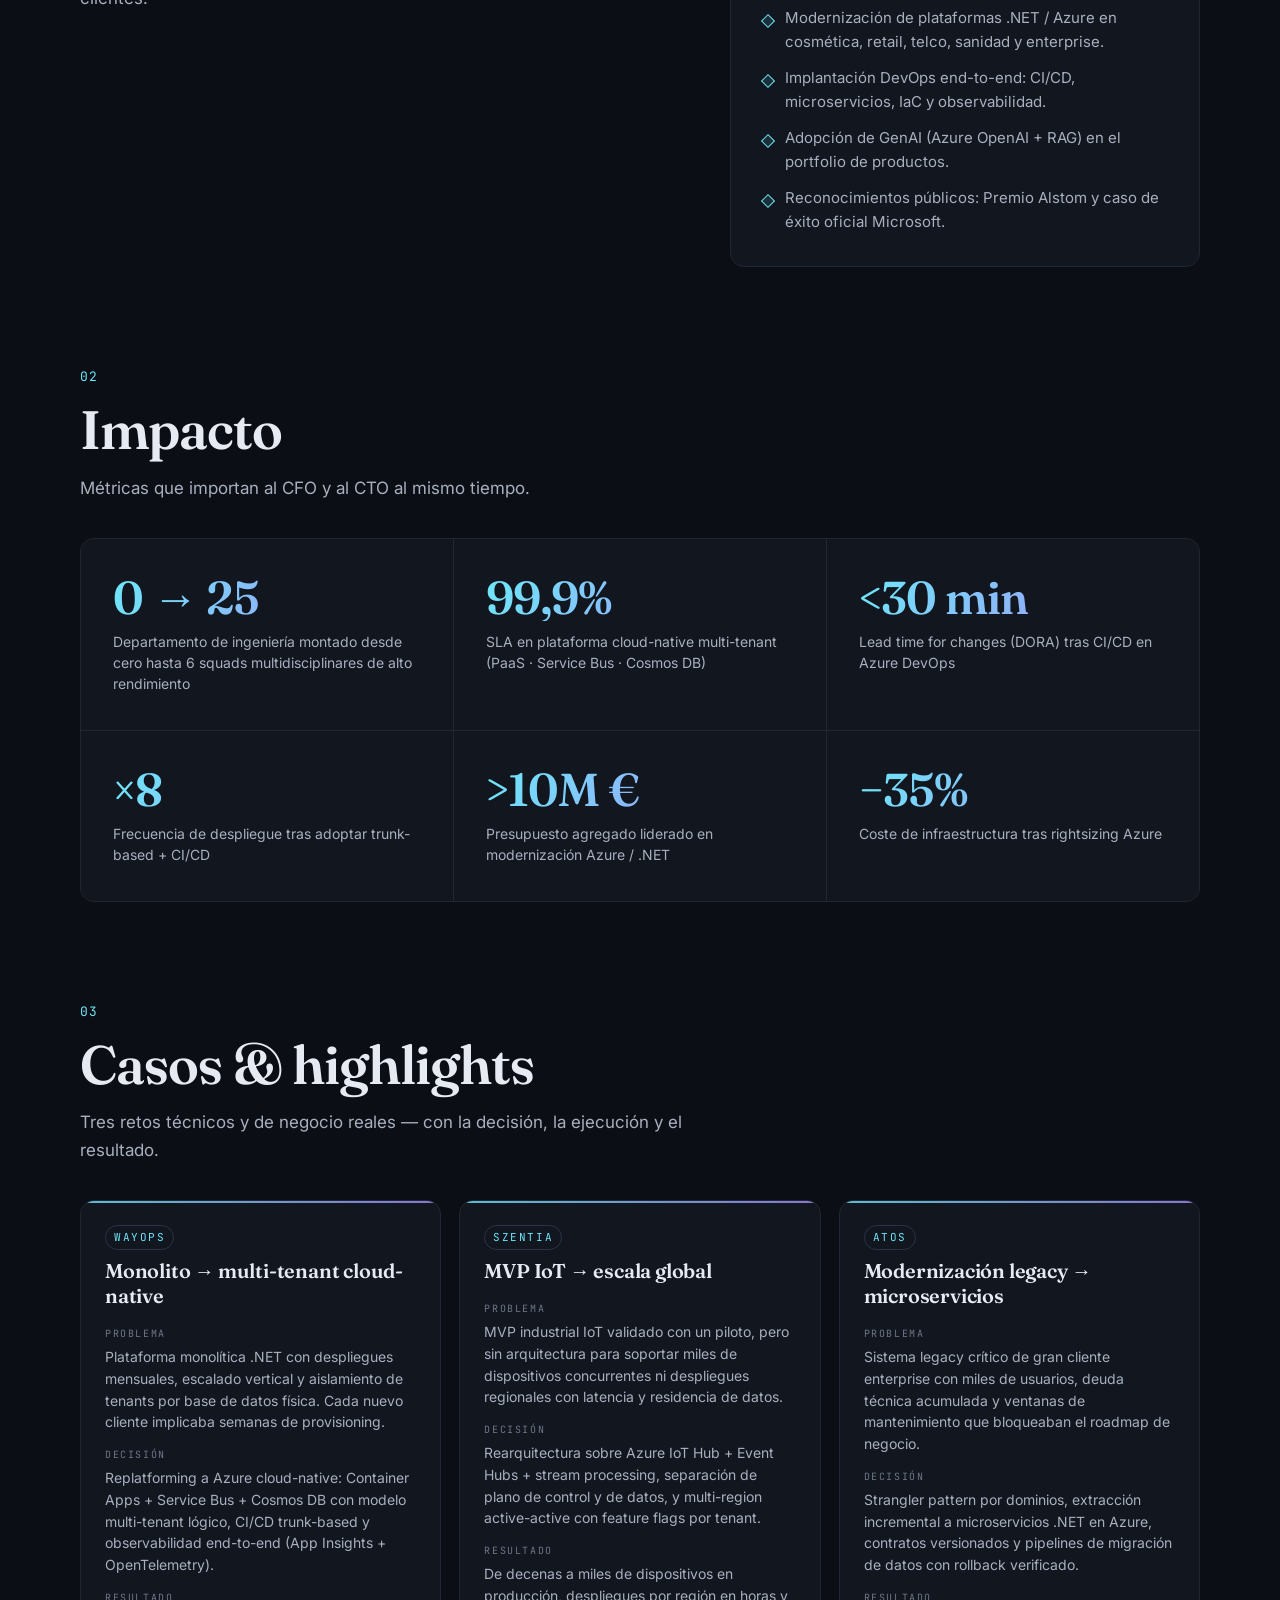
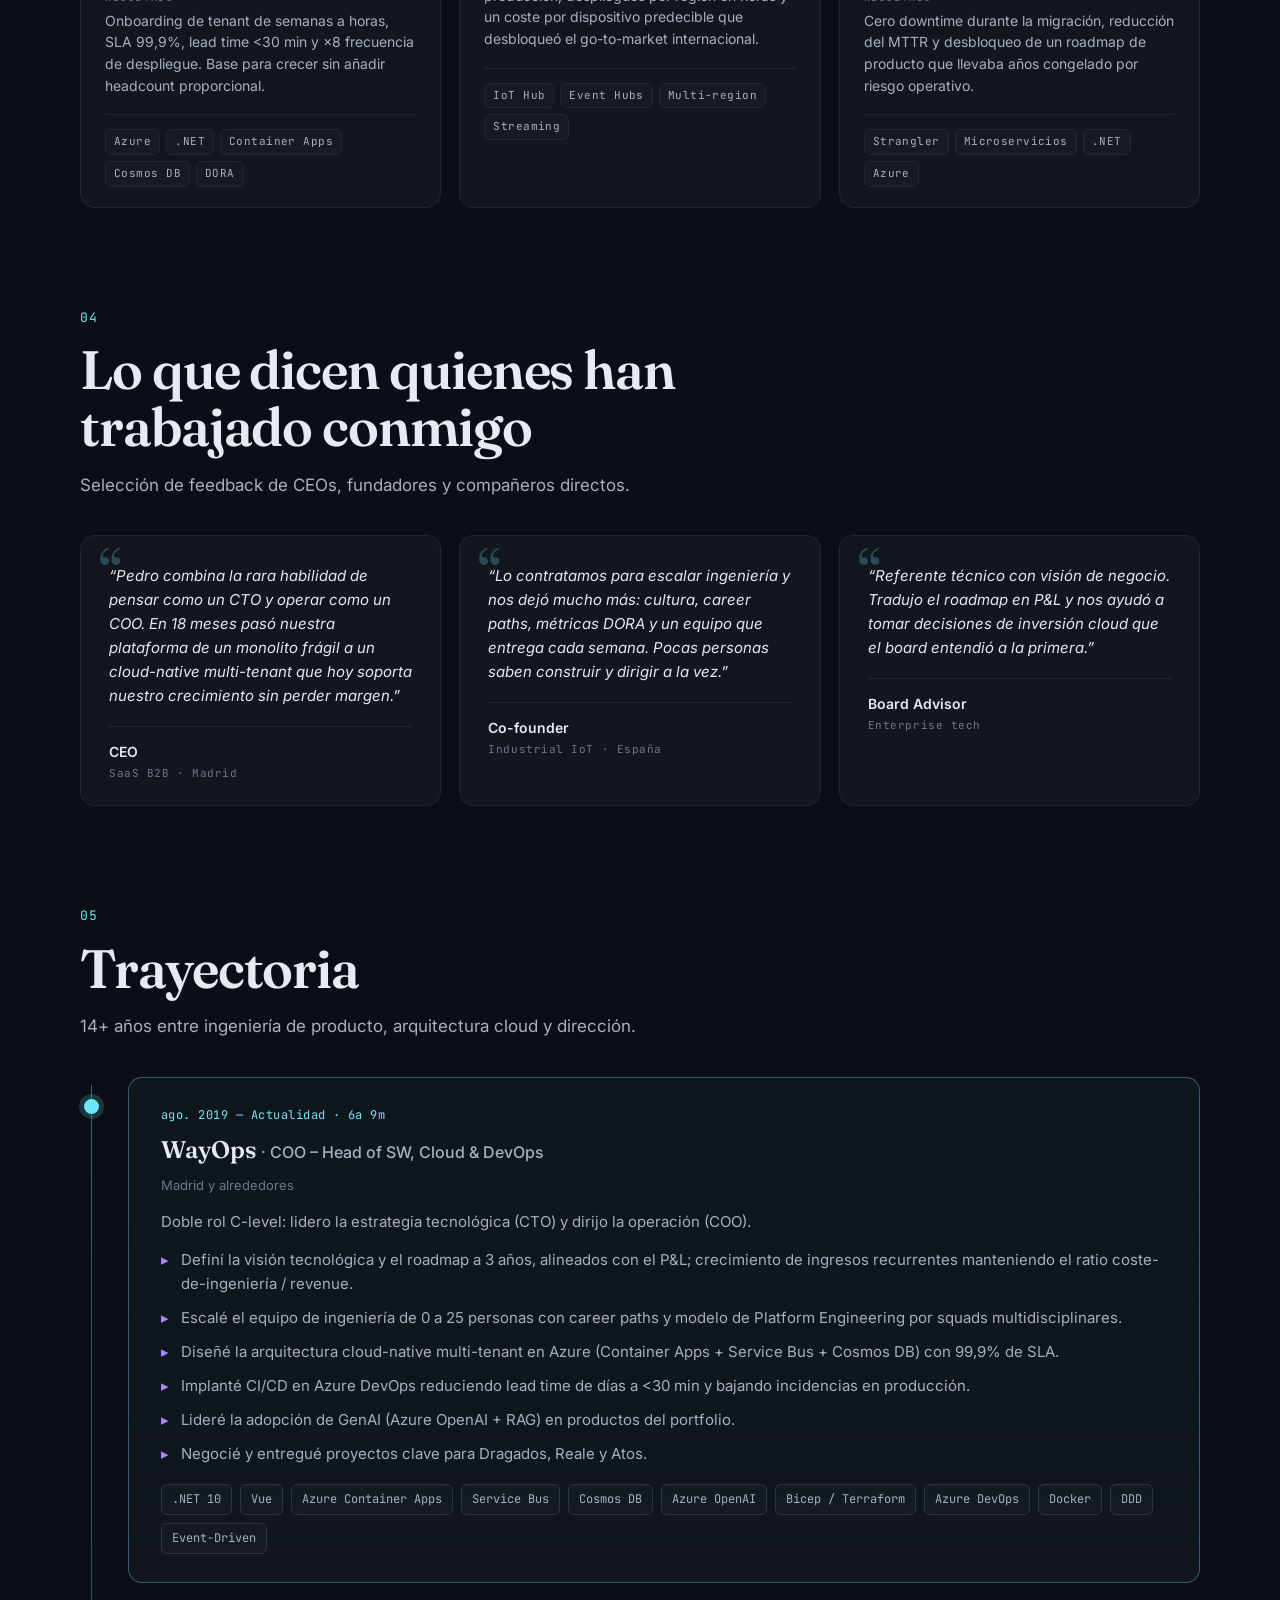
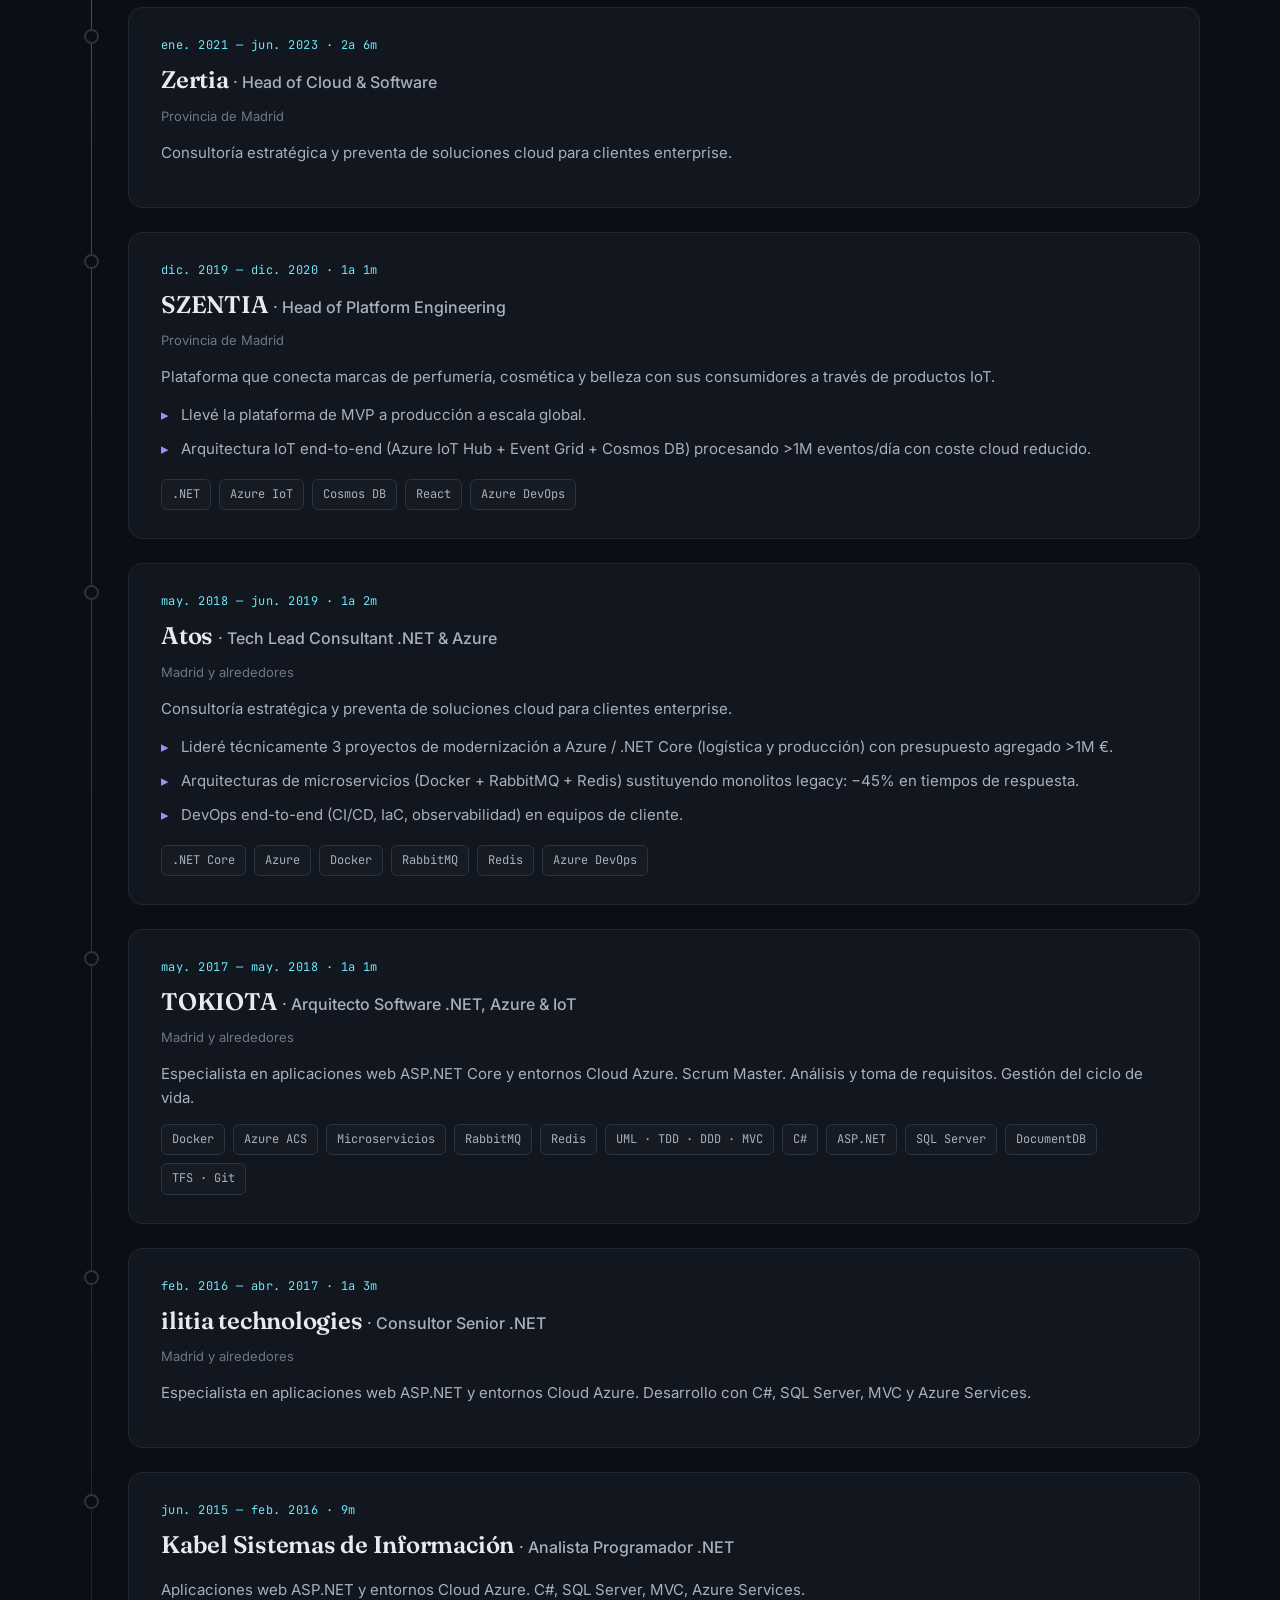
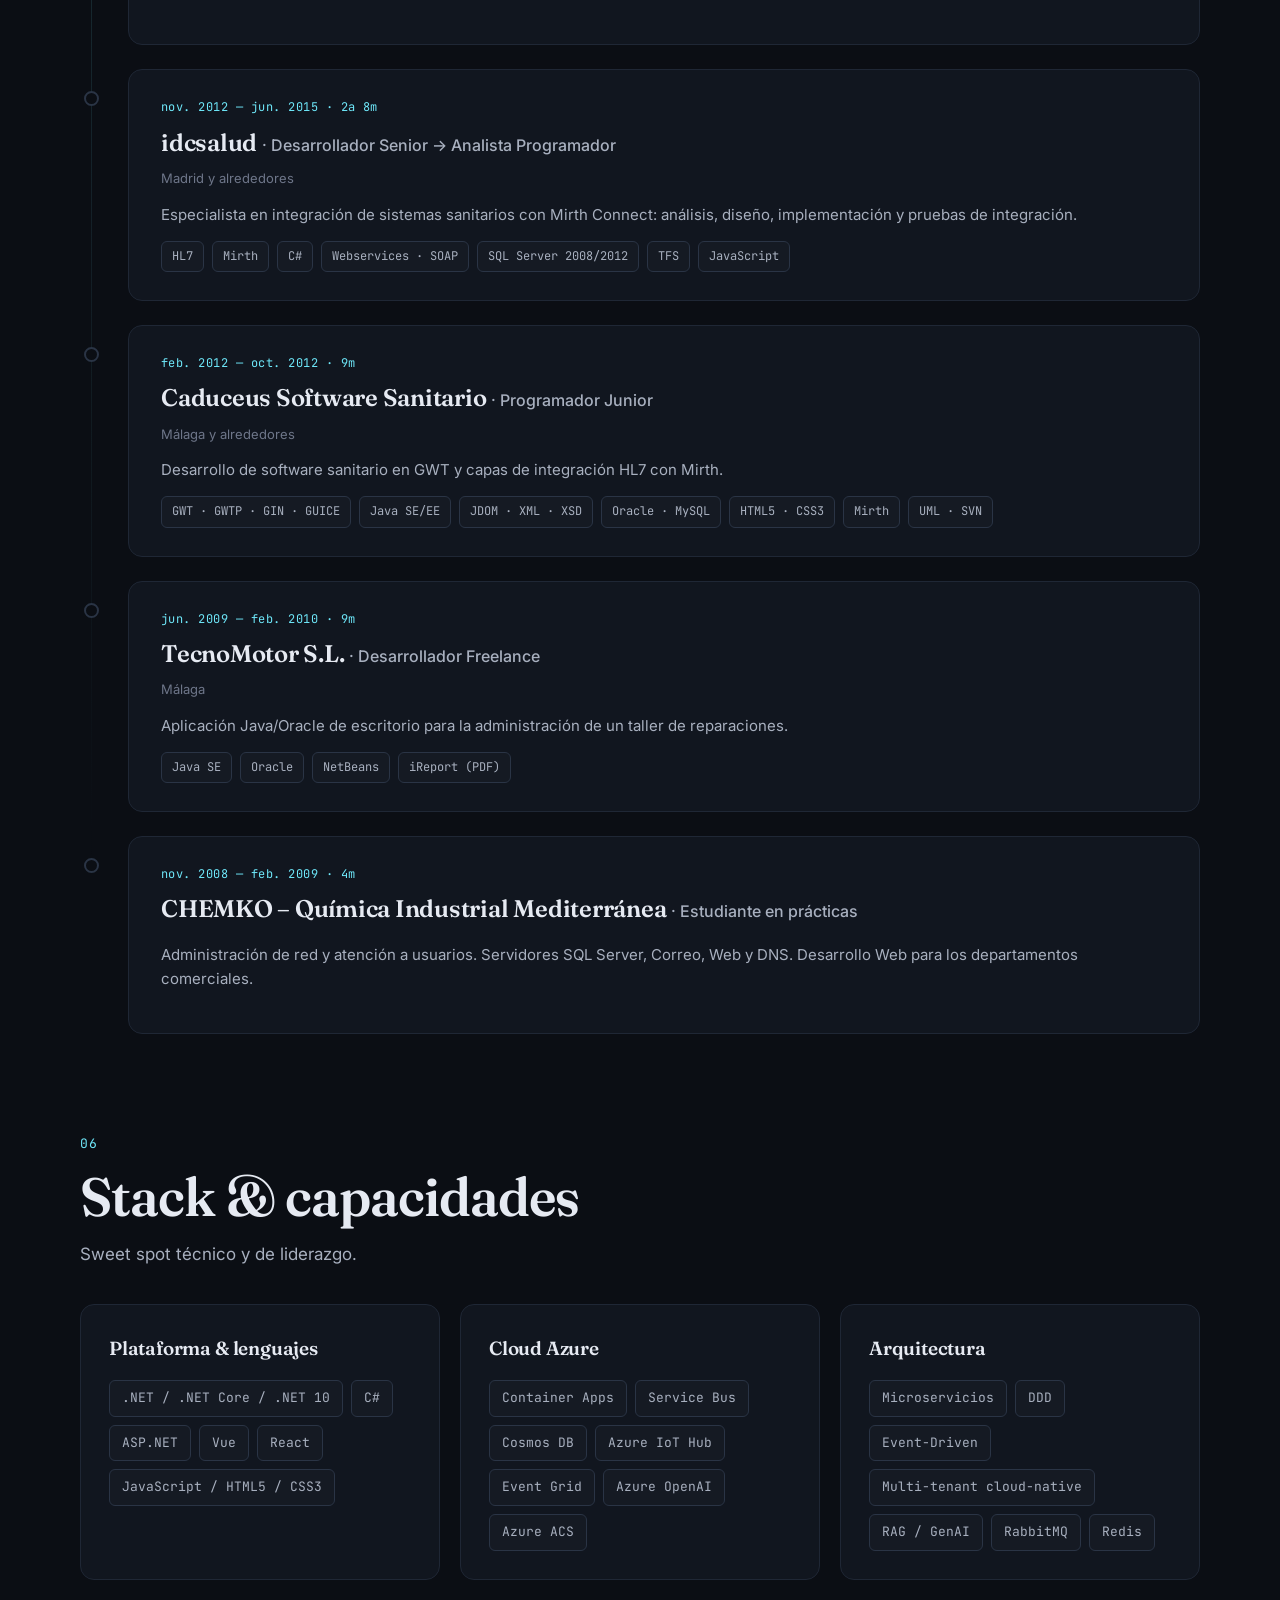
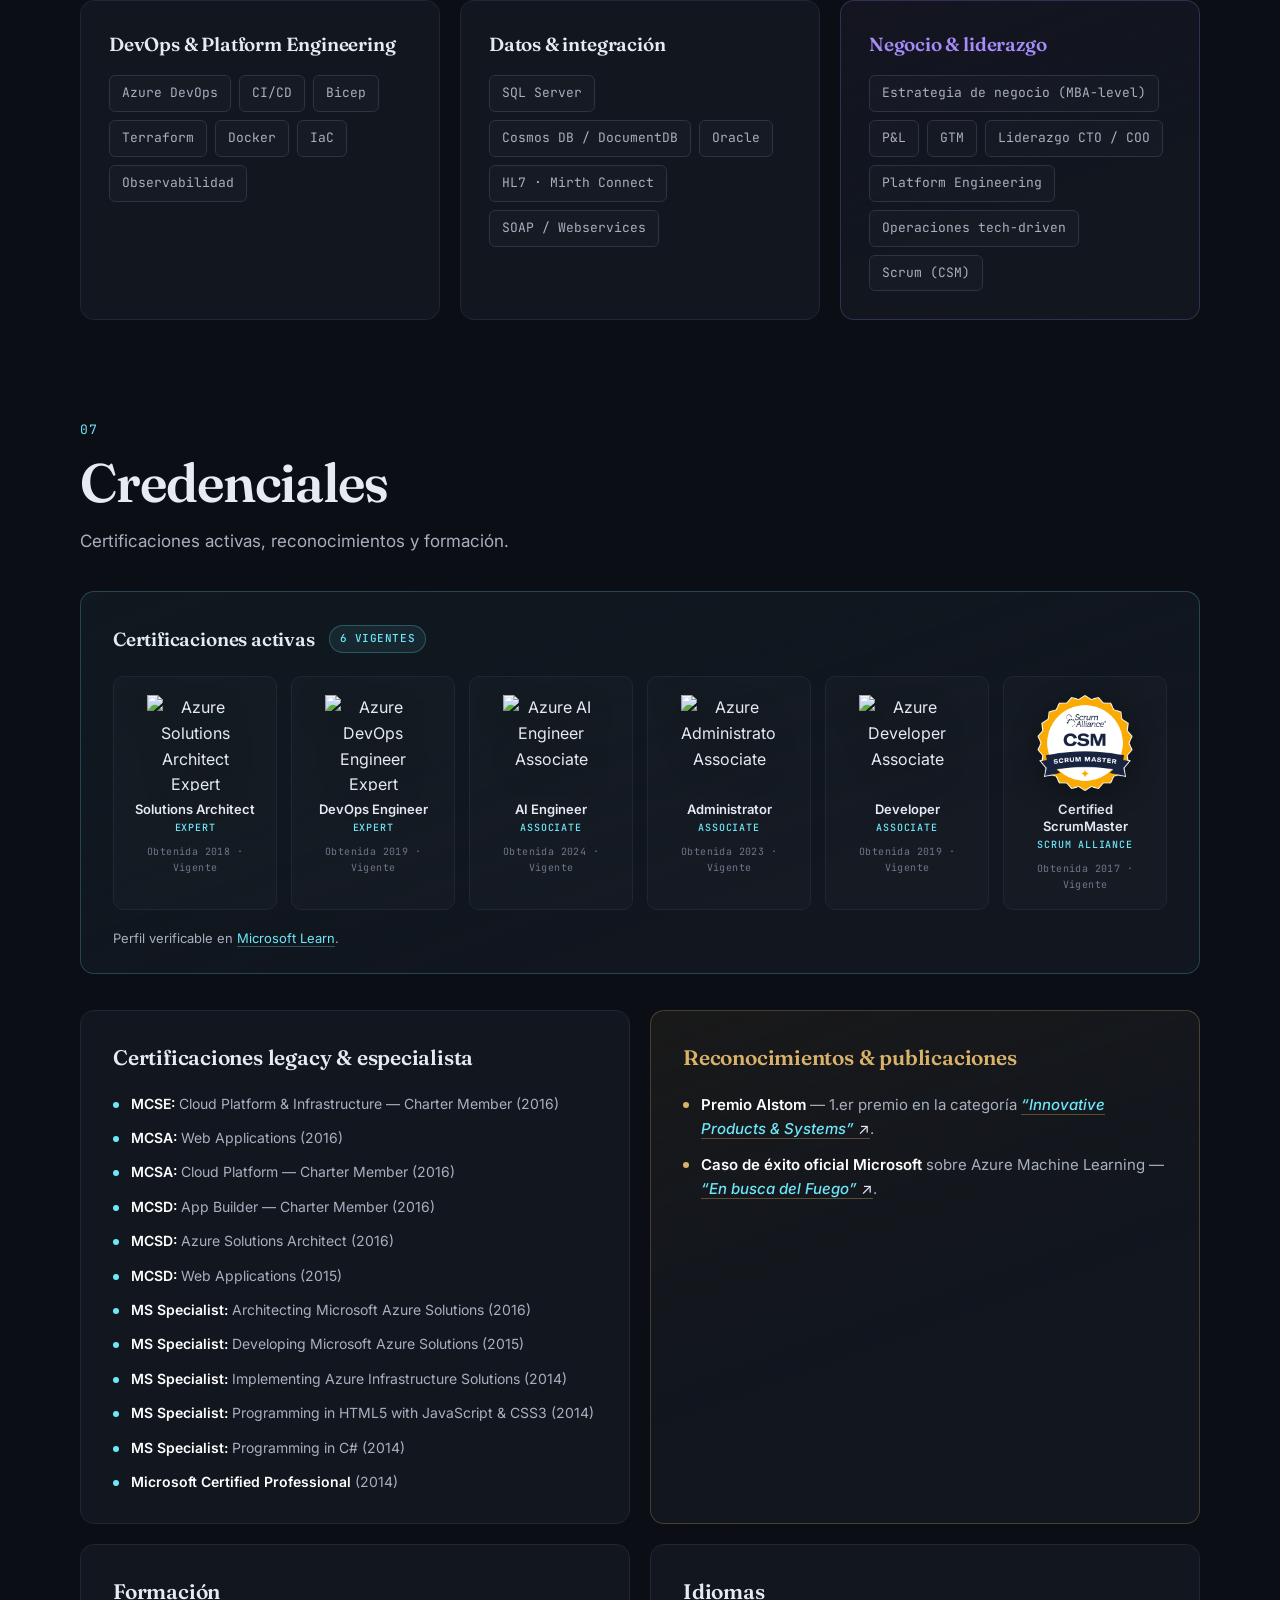
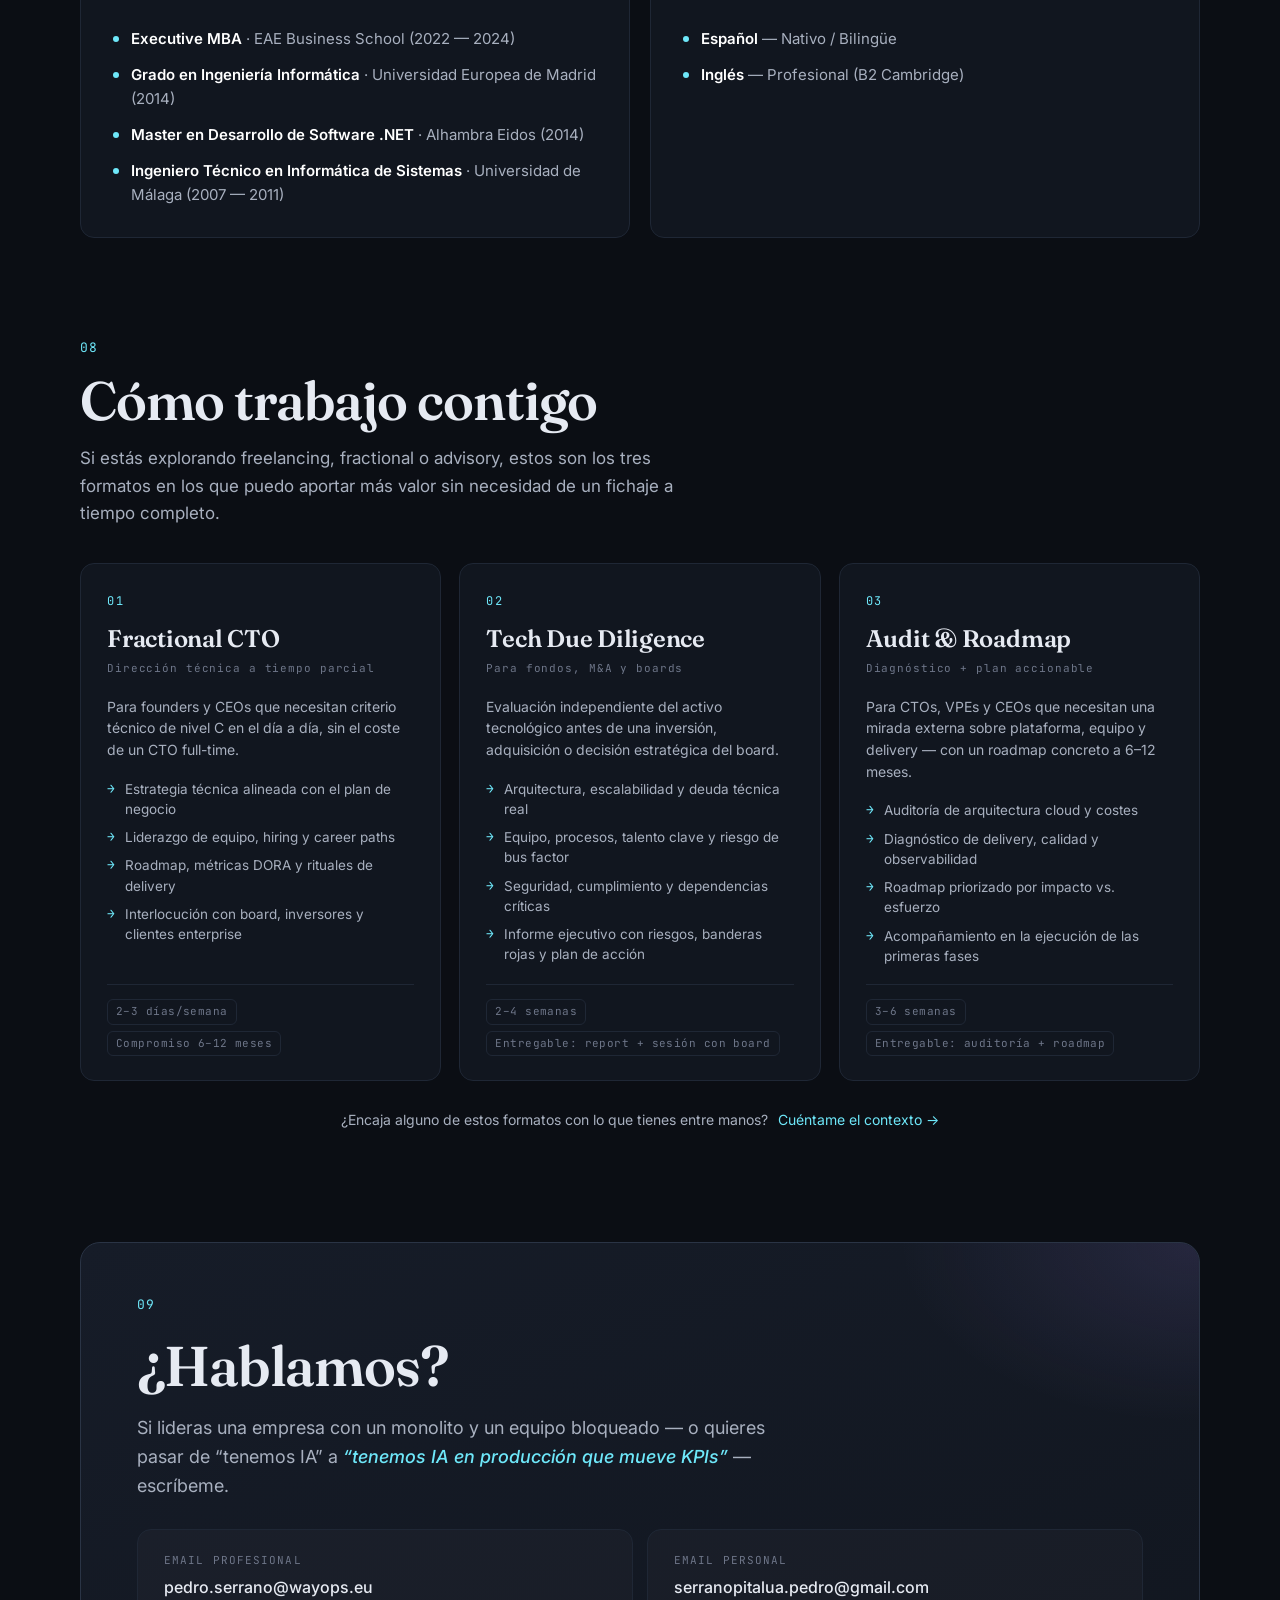
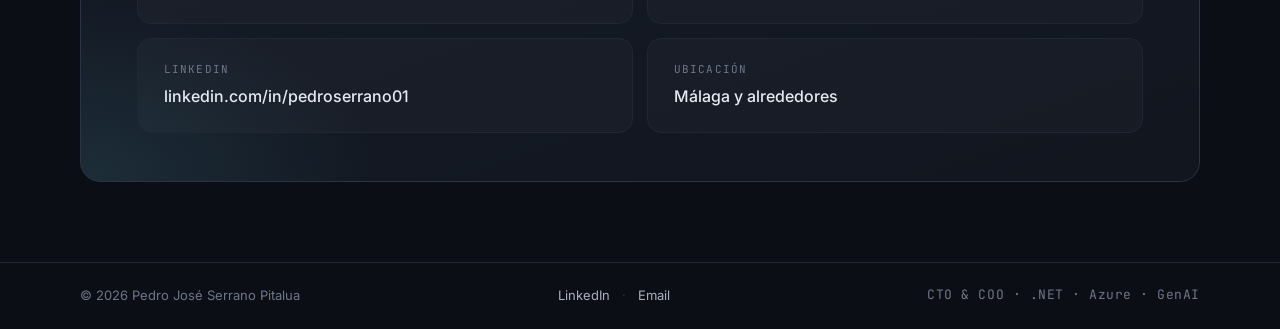
==== commit 884dcd73: "Update" ====
--- a/index.html
+++ b/index.html
@@ -5,7 +5,66 @@
   <meta name="viewport" content="width=device-width,initial-scale=1" />
   <title>Pedro José Serrano Pitalua — CTO & COO</title>
   <meta name="description" content="CTO & COO. Escalando plataformas Cloud (.NET · Azure · GenAI). Liderazgo técnico con visión de negocio. Executive MBA · Microsoft Certified." />
+  <meta name="author" content="Pedro José Serrano Pitalua" />
   <meta name="theme-color" content="#0B0E14" />
+  <link rel="canonical" href="https://pedroserrano.tech/" />
+
+  <!-- Favicon (SVG con monograma PS) -->
+  <link rel="icon" type="image/svg+xml" href="data:image/svg+xml,%3Csvg xmlns='http://www.w3.org/2000/svg' viewBox='0 0 64 64'%3E%3Crect width='64' height='64' rx='14' fill='%230B0E14'/%3E%3Cdefs%3E%3ClinearGradient id='g' x1='0' x2='1'%3E%3Cstop offset='0' stop-color='%236EE7F9'/%3E%3Cstop offset='1' stop-color='%23A78BFA'/%3E%3C/linearGradient%3E%3C/defs%3E%3Ctext x='50%25' y='54%25' text-anchor='middle' dominant-baseline='middle' font-family='monospace' font-weight='700' font-size='30' fill='url(%23g)'%3EPS%3C/text%3E%3C/svg%3E" />
+  <link rel="apple-touch-icon" href="assets/pedro-serrano.jpg" />
+
+  <!-- Open Graph / Facebook -->
+  <meta property="og:type" content="profile" />
+  <meta property="og:url" content="https://pedroserrano.tech/" />
+  <meta property="og:title" content="Pedro José Serrano Pitalua — CTO & COO" />
+  <meta property="og:description" content="Diseño la estrategia tecnológica y dirijo la operación que la convierte en margen. .NET · Azure · GenAI. Executive MBA." />
+  <meta property="og:image" content="https://pedroserrano.tech/assets/og-image.png" />
+  <meta property="og:image:width" content="1200" />
+  <meta property="og:image:height" content="630" />
+  <meta property="og:image:alt" content="Pedro Serrano — CTO &amp; COO" />
+  <meta property="og:locale" content="es_ES" />
+  <meta property="profile:first_name" content="Pedro" />
+  <meta property="profile:last_name" content="Serrano Pitalua" />
+
+  <!-- Twitter / X -->
+  <meta name="twitter:card" content="summary_large_image" />
+  <meta name="twitter:title" content="Pedro José Serrano Pitalua — CTO & COO" />
+  <meta name="twitter:description" content="CTO & COO. Plataformas Cloud (.NET · Azure · GenAI). Executive MBA · Microsoft Certified." />
+  <meta name="twitter:image" content="https://pedroserrano.tech/assets/og-image.png" />
+
+  <!-- Schema.org JSON-LD -->
+  <script type="application/ld+json">
+  {
+    "@context": "https://schema.org",
+    "@type": "Person",
+    "name": "Pedro José Serrano Pitalua",
+    "alternateName": "Pedro Serrano",
+    "jobTitle": ["CTO", "COO"],
+    "worksFor": { "@type": "Organization", "name": "WayOps" },
+    "url": "https://pedroserrano.tech/",
+    "image": "https://pedroserrano.tech/assets/pedro-serrano.jpg",
+    "sameAs": [
+      "https://www.linkedin.com/in/pedroserrano01/",
+      "https://learn.microsoft.com/es-es/users/pedrojoseserranopitalua-5153/"
+    ],
+    "alumniOf": [
+      { "@type": "EducationalOrganization", "name": "EAE Business School" },
+      { "@type": "EducationalOrganization", "name": "Universidad Europea de Madrid" },
+      { "@type": "EducationalOrganization", "name": "Universidad de Málaga" }
+    ],
+    "knowsAbout": [".NET", "Azure", "Cloud Architecture", "GenAI", "DevOps", "Platform Engineering", "Strategy", "P&L", "Microservices", "DDD"],
+    "address": { "@type": "PostalAddress", "addressLocality": "Málaga", "addressRegion": "Andalucía", "addressCountry": "ES" },
+    "hasCredential": [
+      { "@type": "EducationalOccupationalCredential", "name": "Microsoft Certified: Azure Solutions Architect Expert" },
+      { "@type": "EducationalOccupationalCredential", "name": "Microsoft Certified: DevOps Engineer Expert" },
+      { "@type": "EducationalOccupationalCredential", "name": "Microsoft Certified: Azure AI Engineer Associate" },
+      { "@type": "EducationalOccupationalCredential", "name": "Microsoft Certified: Azure Administrator Associate" },
+      { "@type": "EducationalOccupationalCredential", "name": "Microsoft Certified: Azure Developer Associate" },
+      { "@type": "EducationalOccupationalCredential", "name": "Certified ScrumMaster (Scrum Alliance)" }
+    ]
+  }
+  </script>
+
   <link rel="preconnect" href="https://fonts.googleapis.com" />
   <link rel="preconnect" href="https://fonts.gstatic.com" crossorigin />
   <link href="https://fonts.googleapis.com/css2?family=Inter:wght@400;500;600;700&family=JetBrains+Mono:wght@400;500&family=Fraunces:opsz,wght@9..144,500;9..144,600&display=swap" rel="stylesheet" />
@@ -13,6 +72,7 @@
 </head>
 <body>
   <div class="grid-bg" aria-hidden="true"></div>
+  <div class="scroll-progress" aria-hidden="true"><div class="scroll-progress-bar"></div></div>
 
   <header class="nav">
     <a href="#top" class="brand">
@@ -22,9 +82,12 @@
     <nav class="nav-links" aria-label="Principal">
       <a href="#about">Perfil</a>
       <a href="#metrics">Impacto</a>
+      <a href="#cases">Casos</a>
+      <a href="#testimonials">Voces</a>
       <a href="#experience">Trayectoria</a>
       <a href="#stack">Stack</a>
       <a href="#credentials">Credenciales</a>
+      <a href="#services">Asesoramiento</a>
       <a href="https://www.linkedin.com/in/pedroserrano01/" target="_blank" rel="noopener" aria-label="LinkedIn">LinkedIn ↗</a>
       <a href="#contact" class="cta-link">Contacto →</a>
     </nav>
@@ -41,12 +104,12 @@
         <h1 class="hero-title">
           <span class="line">Diseño la <em>estrategia tecnológica</em></span>
           <span class="line">y dirijo la operación</span>
-          <span class="line accent">que la convierte en margen.</span>
+          <span class="line accent" data-typewriter>que la convierte en margen.</span>
         </h1>
         <p class="hero-sub">
           CTO &amp; COO en WayOps. Mitad ingeniero, mitad operador: 14+ años diseñando software
           y un Executive MBA que me permite hablar de <strong>P&amp;L, GTM y estrategia</strong>
-          con la misma naturalidad que de <strong>AKS, DDD o Event-Driven Architecture</strong>.
+          con la misma naturalidad que de <strong>Container Apps, DDD o Event-Driven Architecture</strong>.
         </p>
         <div class="hero-ctas">
           <a class="btn btn-primary" href="#contact">Hablemos de tu plataforma</a>
@@ -96,7 +159,7 @@
           </div>
 <pre class="card-code"><span class="tk-p">{</span>
   <span class="tk-k">"plataforma"</span>: <span class="tk-s">[".NET / .NET Core", "Azure"]</span>,
-  <span class="tk-k">"azure"</span>: <span class="tk-s">["AKS", "Service Bus",
+  <span class="tk-k">"azure"</span>: <span class="tk-s">["Container Apps", "Service Bus",
             "Cosmos DB", "IoT", "OpenAI"]</span>,
   <span class="tk-k">"arquitectura"</span>: <span class="tk-s">["Microservicios", "DDD",
                   "Event-Driven"]</span>,
@@ -107,6 +170,23 @@
 <span class="tk-p">}</span></pre>
         </aside>
       </div>
+    </section>
+
+    <!-- LOGOS / Empresas y clientes -->
+    <section class="logos-strip" aria-label="Empresas y clientes">
+      <span class="logos-label">Trayectoria con</span>
+      <ul class="logos-list">
+        <li>WayOps</li>
+        <li>Atos</li>
+        <li>TOKIOTA</li>
+        <li>ilitia</li>
+        <li>Kabel</li>
+        <li>idcsalud</li>
+        <li>Dragados</li>
+        <li>Reale</li>
+        <li>Alstom</li>
+        <li>Microsoft</li>
+      </ul>
     </section>
 
     <!-- ABOUT -->
@@ -164,36 +244,173 @@
 
       <div class="metrics">
         <article class="metric">
-          <span class="metric-num">0 → 25</span>
+          <span class="metric-num" data-num="25" data-prefix="0 → ">0 → 25</span>
           <span class="metric-label">Departamento de ingeniería montado desde cero hasta 6 squads multidisciplinares de alto rendimiento</span>
         </article>
         <article class="metric">
-          <span class="metric-num">99,9%</span>
+          <span class="metric-num" data-num="99.9" data-decimals="1" data-suffix="%" data-decimal-sep=",">99,9%</span>
           <span class="metric-label">SLA en plataforma cloud-native multi-tenant (PaaS · Service Bus · Cosmos DB)</span>
         </article>
         <article class="metric">
-          <span class="metric-num">&lt;30 min</span>
+          <span class="metric-num" data-num="30" data-prefix="&lt;" data-suffix=" min">&lt;30 min</span>
           <span class="metric-label">Lead time for changes (DORA) tras CI/CD en Azure DevOps</span>
         </article>
         <article class="metric">
-          <span class="metric-num">×8</span>
+          <span class="metric-num" data-num="8" data-prefix="×">×8</span>
           <span class="metric-label">Frecuencia de despliegue tras adoptar trunk-based + CI/CD</span>
         </article>
         <article class="metric">
-          <span class="metric-num">&gt;10M €</span>
+          <span class="metric-num" data-num="10" data-prefix="&gt;" data-suffix="M €">&gt;10M €</span>
           <span class="metric-label">Presupuesto agregado liderado en modernización Azure / .NET</span>
         </article>
         <article class="metric">
-          <span class="metric-num">−35%</span>
+          <span class="metric-num" data-num="35" data-prefix="−" data-suffix="%">−35%</span>
           <span class="metric-label">Coste de infraestructura tras rightsizing Azure</span>
         </article>
+      </div>
+    </section>
+
+    <!-- CASES / HIGHLIGHTS -->
+    <section id="cases" class="section cases">
+      <div class="section-head">
+        <span class="section-num">03</span>
+        <h2>Casos &amp; highlights</h2>
+        <p class="section-kicker">Tres retos técnicos y de negocio reales — con la decisión, la ejecución y el resultado.</p>
+      </div>
+
+      <div class="cases-grid">
+        <article class="case-card">
+          <header class="case-head">
+            <span class="case-tag">WayOps</span>
+            <h3>Monolito → multi-tenant cloud-native</h3>
+          </header>
+          <dl class="case-body">
+            <div>
+              <dt>Problema</dt>
+              <dd>Plataforma monolítica .NET con despliegues mensuales, escalado vertical y aislamiento de tenants por base de datos física. Cada nuevo cliente implicaba semanas de provisioning.</dd>
+            </div>
+            <div>
+              <dt>Decisión</dt>
+              <dd>Replatforming a Azure cloud-native: Container Apps + Service Bus + Cosmos DB con modelo multi-tenant lógico, CI/CD trunk-based y observabilidad end-to-end (App Insights + OpenTelemetry).</dd>
+            </div>
+            <div>
+              <dt>Resultado</dt>
+              <dd>Onboarding de tenant de semanas a horas, SLA 99,9%, lead time &lt;30 min y ×8 frecuencia de despliegue. Base para crecer sin añadir headcount proporcional.</dd>
+            </div>
+          </dl>
+          <footer class="case-foot">
+            <span class="case-chip">Azure</span>
+            <span class="case-chip">.NET</span>
+            <span class="case-chip">Container Apps</span>
+            <span class="case-chip">Cosmos DB</span>
+            <span class="case-chip">DORA</span>
+          </footer>
+        </article>
+
+        <article class="case-card">
+          <header class="case-head">
+            <span class="case-tag">SZENTIA</span>
+            <h3>MVP IoT → escala global</h3>
+          </header>
+          <dl class="case-body">
+            <div>
+              <dt>Problema</dt>
+              <dd>MVP industrial IoT validado con un piloto, pero sin arquitectura para soportar miles de dispositivos concurrentes ni despliegues regionales con latencia y residencia de datos.</dd>
+            </div>
+            <div>
+              <dt>Decisión</dt>
+              <dd>Rearquitectura sobre Azure IoT Hub + Event Hubs + stream processing, separación de plano de control y de datos, y multi-region active-active con feature flags por tenant.</dd>
+            </div>
+            <div>
+              <dt>Resultado</dt>
+              <dd>De decenas a miles de dispositivos en producción, despliegues por región en horas y un coste por dispositivo predecible que desbloqueó el go-to-market internacional.</dd>
+            </div>
+          </dl>
+          <footer class="case-foot">
+            <span class="case-chip">IoT Hub</span>
+            <span class="case-chip">Event Hubs</span>
+            <span class="case-chip">Multi-region</span>
+            <span class="case-chip">Streaming</span>
+          </footer>
+        </article>
+
+        <article class="case-card">
+          <header class="case-head">
+            <span class="case-tag">Atos</span>
+            <h3>Modernización legacy → microservicios</h3>
+          </header>
+          <dl class="case-body">
+            <div>
+              <dt>Problema</dt>
+              <dd>Sistema legacy crítico de gran cliente enterprise con miles de usuarios, deuda técnica acumulada y ventanas de mantenimiento que bloqueaban el roadmap de negocio.</dd>
+            </div>
+            <div>
+              <dt>Decisión</dt>
+              <dd>Strangler pattern por dominios, extracción incremental a microservicios .NET en Azure, contratos versionados y pipelines de migración de datos con rollback verificado.</dd>
+            </div>
+            <div>
+              <dt>Resultado</dt>
+              <dd>Cero downtime durante la migración, reducción del MTTR y desbloqueo de un roadmap de producto que llevaba años congelado por riesgo operativo.</dd>
+            </div>
+          </dl>
+          <footer class="case-foot">
+            <span class="case-chip">Strangler</span>
+            <span class="case-chip">Microservicios</span>
+            <span class="case-chip">.NET</span>
+            <span class="case-chip">Azure</span>
+          </footer>
+        </article>
+      </div>
+    </section>
+
+    <!-- TESTIMONIALS -->
+    <section id="testimonials" class="section testimonials">
+      <div class="section-head">
+        <span class="section-num">04</span>
+        <h2>Lo que dicen quienes han trabajado conmigo</h2>
+        <p class="section-kicker">Selección de feedback de CEOs, fundadores y compañeros directos.</p>
+      </div>
+
+      <div class="testimonials-grid">
+        <figure class="testimonial">
+          <blockquote>
+            “Pedro combina la rara habilidad de pensar como un CTO y operar como un COO.
+            En 18 meses pasó nuestra plataforma de un monolito frágil a un cloud-native
+            multi-tenant que hoy soporta nuestro crecimiento sin perder margen.”
+          </blockquote>
+          <figcaption>
+            <span class="t-name">CEO</span>
+            <span class="t-role">SaaS B2B · Madrid</span>
+          </figcaption>
+        </figure>
+        <figure class="testimonial">
+          <blockquote>
+            “Lo contratamos para escalar ingeniería y nos dejó mucho más: cultura,
+            career paths, métricas DORA y un equipo que entrega cada semana.
+            Pocas personas saben construir y dirigir a la vez.”
+          </blockquote>
+          <figcaption>
+            <span class="t-name">Co-founder</span>
+            <span class="t-role">Industrial IoT · España</span>
+          </figcaption>
+        </figure>
+        <figure class="testimonial">
+          <blockquote>
+            “Referente técnico con visión de negocio. Tradujo el roadmap en P&amp;L
+            y nos ayudó a tomar decisiones de inversión cloud que el board entendió a la primera.”
+          </blockquote>
+          <figcaption>
+            <span class="t-name">Board Advisor</span>
+            <span class="t-role">Enterprise tech</span>
+          </figcaption>
+        </figure>
       </div>
     </section>
 
     <!-- EXPERIENCE -->
     <section id="experience" class="section">
       <div class="section-head">
-        <span class="section-num">03</span>
+        <span class="section-num">05</span>
         <h2>Trayectoria</h2>
         <p class="section-kicker">14+ años entre ingeniería de producto, arquitectura cloud y dirección.</p>
       </div>
@@ -213,13 +430,13 @@
             <ul class="tl-bullets">
               <li>Definí la visión tecnológica y el roadmap a 3 años, alineados con el P&amp;L; crecimiento de ingresos recurrentes manteniendo el ratio coste-de-ingeniería / revenue.</li>
               <li>Escalé el equipo de ingeniería de 0 a 25 personas con career paths y modelo de Platform Engineering por squads multidisciplinares.</li>
-              <li>Diseñé la arquitectura cloud-native multi-tenant en Azure (AKS + Service Bus + Cosmos DB) con 99,9% de SLA.</li>
+              <li>Diseñé la arquitectura cloud-native multi-tenant en Azure (Container Apps + Service Bus + Cosmos DB) con 99,9% de SLA.</li>
               <li>Implanté CI/CD en Azure DevOps reduciendo lead time de días a &lt;30 min y bajando incidencias en producción.</li>
               <li>Lideré la adopción de GenAI (Azure OpenAI + RAG) en productos del portfolio.</li>
               <li>Negocié y entregué proyectos clave para Dragados, Reale y Atos.</li>
             </ul>
             <ul class="chips">
-              <li>.NET 10</li><li>Vue</li><li>Azure AKS</li><li>Service Bus</li><li>Cosmos DB</li>
+              <li>.NET 10</li><li>Vue</li><li>Azure Container Apps</li><li>Service Bus</li><li>Cosmos DB</li>
               <li>Azure OpenAI</li><li>Bicep / Terraform</li><li>Azure DevOps</li><li>Docker</li>
               <li>DDD</li><li>Event-Driven</li>
             </ul>
@@ -399,7 +616,7 @@
     <!-- STACK -->
     <section id="stack" class="section">
       <div class="section-head">
-        <span class="section-num">04</span>
+        <span class="section-num">06</span>
         <h2>Stack &amp; capacidades</h2>
         <p class="section-kicker">Sweet spot técnico y de liderazgo.</p>
       </div>
@@ -415,7 +632,7 @@
         <div class="stack-card">
           <h3>Cloud Azure</h3>
           <ul class="chips chips-lg">
-            <li>AKS</li><li>Service Bus</li><li>Cosmos DB</li><li>Azure IoT Hub</li>
+            <li>Container Apps</li><li>Service Bus</li><li>Cosmos DB</li><li>Azure IoT Hub</li>
             <li>Event Grid</li><li>Azure OpenAI</li><li>Azure ACS</li>
           </ul>
         </div>
@@ -455,7 +672,7 @@
     <!-- CREDENTIALS -->
     <section id="credentials" class="section">
       <div class="section-head">
-        <span class="section-num">05</span>
+        <span class="section-num">07</span>
         <h2>Credenciales</h2>
         <p class="section-kicker">Certificaciones activas, reconocimientos y formación.</p>
       </div>
@@ -566,10 +783,95 @@
       </div>
     </section>
 
+    <!-- SERVICES / Asesoramiento -->
+    <section id="services" class="section services">
+      <div class="section-head">
+        <span class="section-num">08</span>
+        <h2>Cómo trabajo contigo</h2>
+        <p class="section-kicker">
+          Si estás explorando freelancing, fractional o advisory, estos son los tres formatos
+          en los que puedo aportar más valor sin necesidad de un fichaje a tiempo completo.
+        </p>
+      </div>
+
+      <div class="services-grid">
+        <article class="service-card">
+          <header class="service-head">
+            <span class="service-num">01</span>
+            <h3>Fractional CTO</h3>
+            <p class="service-tag">Dirección técnica a tiempo parcial</p>
+          </header>
+          <p class="service-lead">
+            Para founders y CEOs que necesitan criterio técnico de nivel C en el día a día,
+            sin el coste de un CTO full-time.
+          </p>
+          <ul class="service-list">
+            <li>Estrategia técnica alineada con el plan de negocio</li>
+            <li>Liderazgo de equipo, hiring y career paths</li>
+            <li>Roadmap, métricas DORA y rituales de delivery</li>
+            <li>Interlocución con board, inversores y clientes enterprise</li>
+          </ul>
+          <footer class="service-foot">
+            <span class="service-meta">2–3 días/semana</span>
+            <span class="service-meta">Compromiso 6–12 meses</span>
+          </footer>
+        </article>
+
+        <article class="service-card">
+          <header class="service-head">
+            <span class="service-num">02</span>
+            <h3>Tech Due Diligence</h3>
+            <p class="service-tag">Para fondos, M&amp;A y boards</p>
+          </header>
+          <p class="service-lead">
+            Evaluación independiente del activo tecnológico antes de una inversión,
+            adquisición o decisión estratégica del board.
+          </p>
+          <ul class="service-list">
+            <li>Arquitectura, escalabilidad y deuda técnica real</li>
+            <li>Equipo, procesos, talento clave y riesgo de bus factor</li>
+            <li>Seguridad, cumplimiento y dependencias críticas</li>
+            <li>Informe ejecutivo con riesgos, banderas rojas y plan de acción</li>
+          </ul>
+          <footer class="service-foot">
+            <span class="service-meta">2–4 semanas</span>
+            <span class="service-meta">Entregable: report + sesión con board</span>
+          </footer>
+        </article>
+
+        <article class="service-card">
+          <header class="service-head">
+            <span class="service-num">03</span>
+            <h3>Audit &amp; Roadmap</h3>
+            <p class="service-tag">Diagnóstico + plan accionable</p>
+          </header>
+          <p class="service-lead">
+            Para CTOs, VPEs y CEOs que necesitan una mirada externa sobre plataforma,
+            equipo y delivery — con un roadmap concreto a 6–12 meses.
+          </p>
+          <ul class="service-list">
+            <li>Auditoría de arquitectura cloud y costes</li>
+            <li>Diagnóstico de delivery, calidad y observabilidad</li>
+            <li>Roadmap priorizado por impacto vs. esfuerzo</li>
+            <li>Acompañamiento en la ejecución de las primeras fases</li>
+          </ul>
+          <footer class="service-foot">
+            <span class="service-meta">3–6 semanas</span>
+            <span class="service-meta">Entregable: auditoría + roadmap</span>
+          </footer>
+        </article>
+      </div>
+
+      <p class="services-cta">
+        ¿Encaja alguno de estos formatos con lo que tienes entre manos?
+        <a href="#contact">Cuéntame el contexto →</a>
+      </p>
+    </section>
+
     <!-- CONTACT -->
     <section id="contact" class="section contact">
       <div class="contact-inner">
-        <span class="section-num">06</span>
+        <span class="section-num">09</span>
         <h2>¿Hablamos?</h2>
         <p class="contact-lead">
           Si lideras una empresa con un monolito y un equipo bloqueado — o quieres pasar de
--- a/styles.css
+++ b/styles.css
@@ -91,12 +91,43 @@
 }
 .brand-text { font-weight: 600; letter-spacing: -0.01em; }
 
+/* Scroll progress bar */
+.scroll-progress {
+  position: fixed;
+  top: 0; left: 0; right: 0;
+  height: 2px;
+  z-index: 60;
+  pointer-events: none;
+  background: transparent;
+}
+.scroll-progress-bar {
+  height: 100%;
+  width: 0;
+  background: linear-gradient(90deg, var(--accent), var(--accent-2));
+  box-shadow: 0 0 8px rgba(110,231,249,.45);
+  transform-origin: left center;
+  transition: width .08s linear;
+}
+
 .nav-links { display: flex; gap: 28px; align-items: center; }
 .nav-links a {
   font-size: 14px; color: var(--text-dim); font-weight: 500;
   transition: color .2s var(--ease);
 }
 .nav-links a:hover { color: var(--text); }
+.nav-links a.is-active {
+  color: var(--text);
+  position: relative;
+}
+.nav-links a.is-active::after {
+  content: "";
+  position: absolute;
+  left: 0; right: 0; bottom: -6px;
+  height: 2px;
+  background: linear-gradient(90deg, var(--accent), var(--accent-2));
+  border-radius: 2px;
+}
+.nav-links a.cta-link.is-active::after { display: none; }
 .cta-link {
   color: var(--accent) !important;
   border: 1px solid rgba(110,231,249,.3);
@@ -113,6 +144,272 @@
 .section { padding: 72px 0; position: relative; }
 .section + .section { padding-top: 24px; }
 .section-head { margin-bottom: 36px; max-width: 760px; }
+
+/* ---------- Logos strip ---------- */
+.logos-strip {
+  max-width: var(--maxw);
+  margin: 0 auto;
+  padding: 28px 40px 36px;
+  border-top: 1px solid var(--line);
+  border-bottom: 1px solid var(--line);
+  display: flex; flex-wrap: wrap; align-items: center; gap: 18px 32px;
+}
+.logos-label {
+  font-family: 'JetBrains Mono', monospace;
+  font-size: 11px;
+  letter-spacing: 0.14em;
+  text-transform: uppercase;
+  color: var(--muted);
+  flex-shrink: 0;
+}
+.logos-list {
+  list-style: none; padding: 0; margin: 0;
+  display: flex; flex-wrap: wrap; gap: 22px 36px;
+  align-items: center;
+}
+.logos-list li {
+  font-family: 'Fraunces', serif;
+  font-weight: 600;
+  font-size: 19px;
+  letter-spacing: -0.01em;
+  color: var(--text-dim);
+  opacity: .65;
+  transition: opacity .25s var(--ease), color .25s var(--ease);
+}
+.logos-list li:hover { opacity: 1; color: var(--text); }
+
+/* ---------- Testimonials ---------- */
+.testimonials-grid {
+  display: grid;
+  grid-template-columns: repeat(3, 1fr);
+  gap: 18px;
+}
+.testimonial {
+  background: var(--surface);
+  border: 1px solid var(--line);
+  border-radius: var(--radius);
+  padding: 28px 28px 22px;
+  margin: 0;
+  display: flex; flex-direction: column; gap: 18px;
+  position: relative;
+  transition: border-color .25s var(--ease), transform .25s var(--ease);
+}
+.testimonial:hover {
+  border-color: var(--line-2);
+  transform: translateY(-2px);
+}
+.testimonial::before {
+  content: "\201C";
+  position: absolute;
+  top: 6px; left: 18px;
+  font-family: 'Fraunces', serif;
+  font-size: 64px;
+  line-height: 1;
+  color: var(--accent);
+  opacity: .25;
+}
+.testimonial blockquote {
+  margin: 0;
+  padding: 0;
+  font-size: 15px;
+  line-height: 1.6;
+  color: var(--text);
+  font-style: italic;
+}
+.testimonial figcaption {
+  display: flex; flex-direction: column; gap: 2px;
+  padding-top: 14px;
+  border-top: 1px solid var(--line);
+}
+.t-name {
+  font-weight: 600;
+  font-size: 14px;
+  color: var(--text);
+}
+.t-role {
+  font-family: 'JetBrains Mono', monospace;
+  font-size: 11px;
+  color: var(--muted);
+  letter-spacing: 0.05em;
+}
+
+/* ---------- Cases / Highlights ---------- */
+.cases-grid {
+  display: grid;
+  grid-template-columns: repeat(3, 1fr);
+  gap: 18px;
+}
+.case-card {
+  background: var(--surface);
+  border: 1px solid var(--line);
+  border-radius: var(--radius);
+  padding: 24px 24px 20px;
+  display: flex; flex-direction: column; gap: 18px;
+  transition: border-color .25s var(--ease), transform .25s var(--ease);
+  position: relative;
+  overflow: hidden;
+}
+.case-card::before {
+  content: "";
+  position: absolute;
+  inset: 0 0 auto 0;
+  height: 2px;
+  background: linear-gradient(90deg, var(--accent), var(--accent-2));
+  opacity: .8;
+}
+.case-card:hover {
+  border-color: var(--line-2);
+  transform: translateY(-2px);
+}
+.case-head { display: flex; flex-direction: column; gap: 8px; }
+.case-tag {
+  font-family: 'JetBrains Mono', monospace;
+  font-size: 11px;
+  letter-spacing: 0.14em;
+  text-transform: uppercase;
+  color: var(--accent);
+  align-self: flex-start;
+  padding: 3px 8px;
+  border: 1px solid var(--line-2);
+  border-radius: 999px;
+}
+.case-head h3 {
+  font-family: 'Fraunces', serif;
+  font-weight: 600;
+  font-size: 20px;
+  line-height: 1.25;
+  letter-spacing: -0.01em;
+  margin: 0;
+  color: var(--text);
+}
+.case-body { display: flex; flex-direction: column; gap: 14px; margin: 0; }
+.case-body > div { display: flex; flex-direction: column; gap: 4px; }
+.case-body dt {
+  font-family: 'JetBrains Mono', monospace;
+  font-size: 10px;
+  letter-spacing: 0.16em;
+  text-transform: uppercase;
+  color: var(--muted);
+}
+.case-body dd {
+  margin: 0;
+  font-size: 14px;
+  line-height: 1.55;
+  color: var(--text-dim);
+}
+.case-foot {
+  display: flex; flex-wrap: wrap; gap: 6px;
+  padding-top: 14px;
+  border-top: 1px solid var(--line);
+}
+.case-chip {
+  font-family: 'JetBrains Mono', monospace;
+  font-size: 11px;
+  letter-spacing: 0.04em;
+  color: var(--text-dim);
+  padding: 3px 8px;
+  border: 1px solid var(--line);
+  border-radius: 6px;
+  background: rgba(255,255,255,0.02);
+}
+
+/* ---------- Services / Asesoramiento ---------- */
+.services-grid {
+  display: grid;
+  grid-template-columns: repeat(3, 1fr);
+  gap: 18px;
+}
+.service-card {
+  background: var(--surface);
+  border: 1px solid var(--line);
+  border-radius: var(--radius);
+  padding: 28px 26px 24px;
+  display: flex; flex-direction: column; gap: 18px;
+  transition: border-color .25s var(--ease), transform .25s var(--ease);
+}
+.service-card:hover {
+  border-color: var(--accent);
+  transform: translateY(-2px);
+}
+.service-head { display: flex; flex-direction: column; gap: 6px; }
+.service-num {
+  font-family: 'JetBrains Mono', monospace;
+  font-size: 12px;
+  letter-spacing: 0.14em;
+  color: var(--accent);
+  margin-bottom: 8px;
+}
+.service-head h3 {
+  font-family: 'Fraunces', serif;
+  font-weight: 600;
+  font-size: 24px;
+  line-height: 1.2;
+  letter-spacing: -0.01em;
+  margin: 0;
+  color: var(--text);
+}
+.service-tag {
+  font-family: 'JetBrains Mono', monospace;
+  font-size: 11px;
+  letter-spacing: 0.08em;
+  color: var(--muted);
+  margin: 0;
+}
+.service-lead {
+  font-size: 14px;
+  line-height: 1.55;
+  color: var(--text-dim);
+  margin: 0;
+}
+.service-list {
+  list-style: none; padding: 0; margin: 0;
+  display: flex; flex-direction: column; gap: 8px;
+}
+.service-list li {
+  font-size: 13.5px;
+  line-height: 1.5;
+  color: var(--text-dim);
+  padding-left: 18px;
+  position: relative;
+}
+.service-list li::before {
+  content: "\2192";
+  position: absolute;
+  left: 0; top: 0;
+  color: var(--accent);
+  font-family: 'JetBrains Mono', monospace;
+  font-size: 13px;
+}
+.service-foot {
+  display: flex; flex-wrap: wrap; gap: 6px;
+  padding-top: 14px;
+  border-top: 1px solid var(--line);
+  margin-top: auto;
+}
+.service-meta {
+  font-family: 'JetBrains Mono', monospace;
+  font-size: 11px;
+  color: var(--muted);
+  letter-spacing: 0.04em;
+  padding: 3px 8px;
+  border: 1px solid var(--line);
+  border-radius: 6px;
+}
+.services-cta {
+  margin-top: 28px;
+  text-align: center;
+  font-size: 14px;
+  color: var(--text-dim);
+}
+.services-cta a {
+  color: var(--accent);
+  text-decoration: none;
+  border-bottom: 1px solid transparent;
+  transition: border-color .2s var(--ease);
+  margin-left: 6px;
+}
+.services-cta a:hover { border-bottom-color: var(--accent); }
+
 .section-num {
   display: inline-block;
   font-family: 'JetBrains Mono', monospace;
@@ -179,6 +476,24 @@
   color: transparent;
 }
 .hero-title em { color: var(--text); font-style: italic; font-weight: 600; }
+
+/* Typewriter caret on hero accent line */
+.hero-title .accent.typing { white-space: pre-wrap; }
+.type-caret {
+  display: inline-block;
+  width: 3px;
+  height: 0.9em;
+  margin-left: 4px;
+  vertical-align: -0.08em;
+  background: var(--accent);
+  box-shadow: 0 0 8px rgba(110,231,249,.55);
+  animation: caret-blink 1s steps(2) infinite;
+}
+.type-caret.done { animation-duration: 1.2s; }
+@keyframes caret-blink {
+  0%, 100% { opacity: 1; }
+  50% { opacity: 0; }
+}
 
 .hero-sub {
   color: var(--text-dim);
@@ -833,6 +1148,12 @@
   .section { padding: 56px 0; }
   .section + .section { padding-top: 16px; }
   .section-head { margin-bottom: 28px; }
+  .logos-strip { padding: 20px 24px 24px; gap: 14px 22px; }
+  .logos-list { gap: 16px 24px; }
+  .logos-list li { font-size: 16px; }
+  .testimonials-grid { grid-template-columns: 1fr; }
+  .cases-grid { grid-template-columns: 1fr; }
+  .services-grid { grid-template-columns: 1fr; }
   .hero { grid-template-columns: 1fr; gap: 32px; min-height: auto; padding: 40px 0 56px; }
   .hero-meta { grid-template-columns: repeat(2, 1fr); }
   .about-grid { grid-template-columns: 1fr; gap: 32px; }
@@ -857,7 +1178,10 @@
 @media (prefers-reduced-motion: reduce) {
   *, *::before, *::after {
     animation-duration: 0s !important;
+    animation-iteration-count: 1 !important;
     transition-duration: 0s !important;
   }
   html { scroll-behavior: auto; }
-}
+  .dot { box-shadow: 0 0 0 4px rgba(74,222,128,.15); }
+  .scroll-progress-bar { transition: none; }
+}
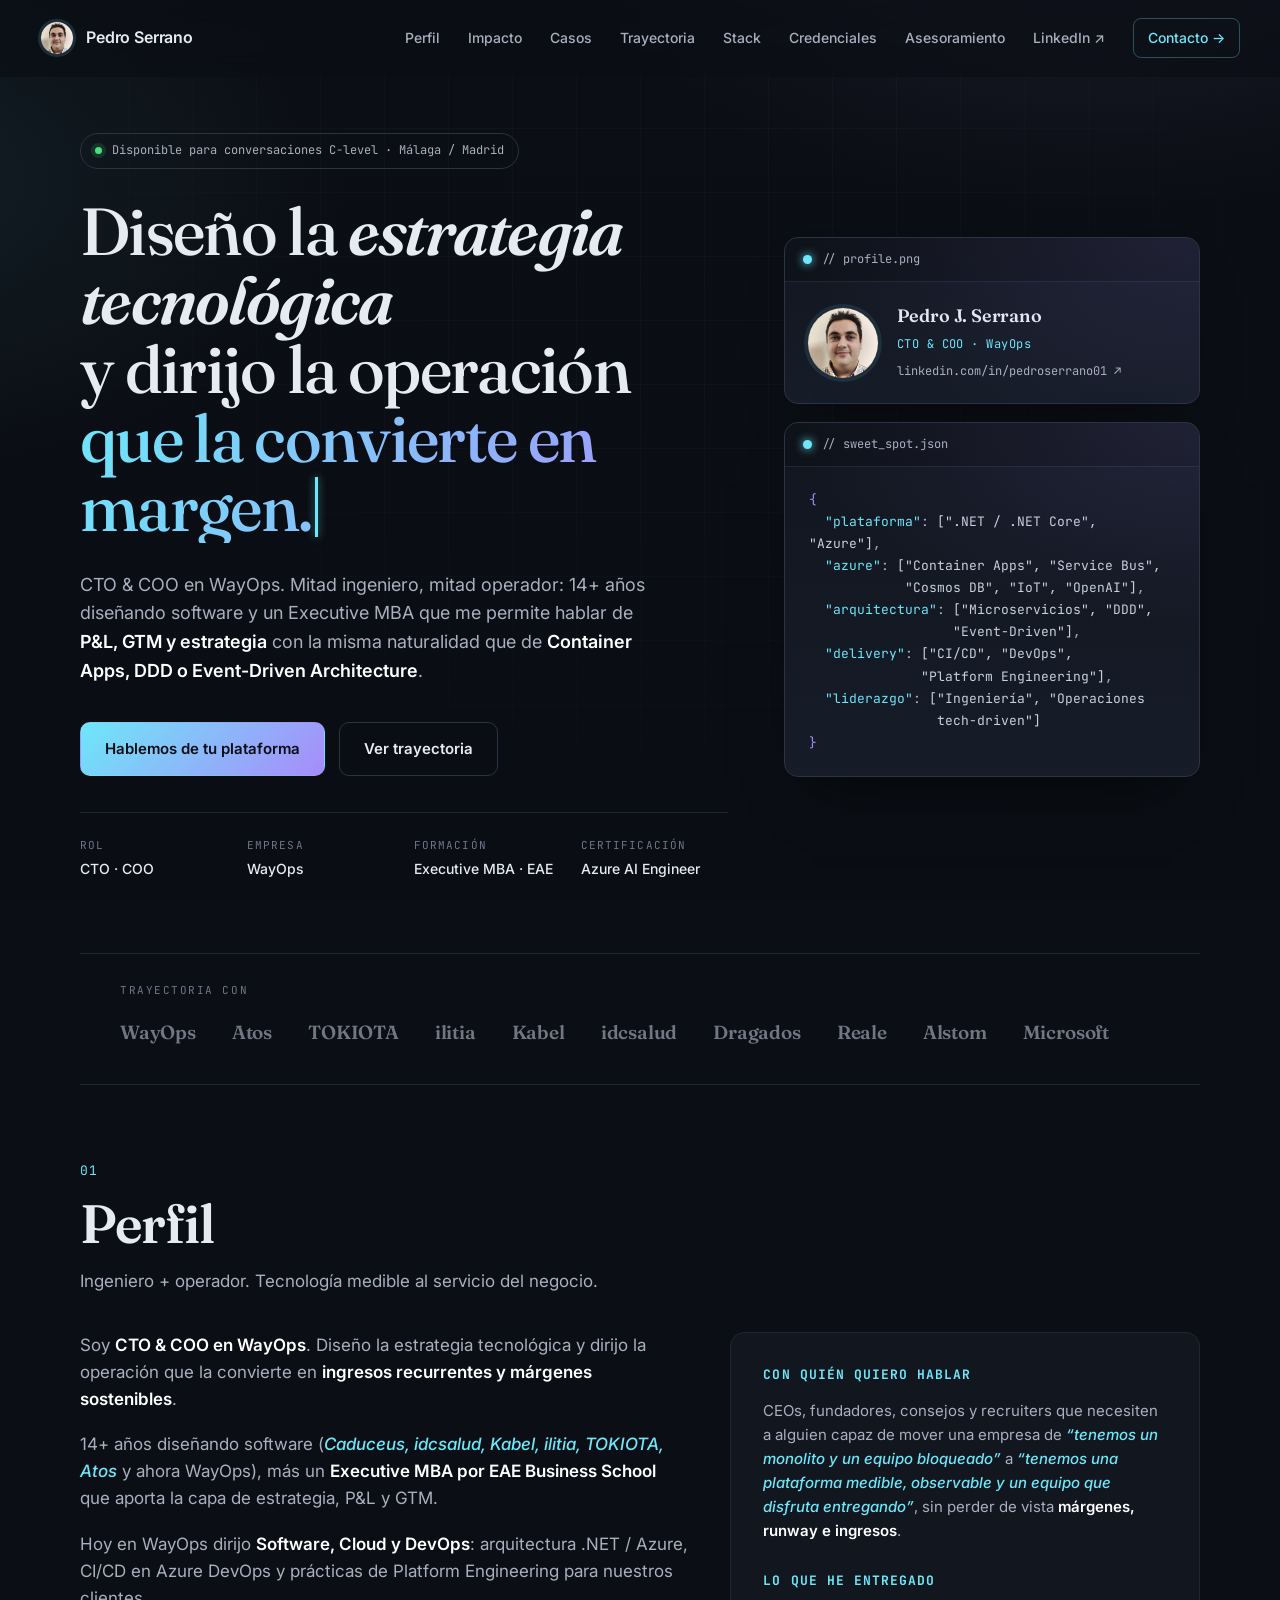
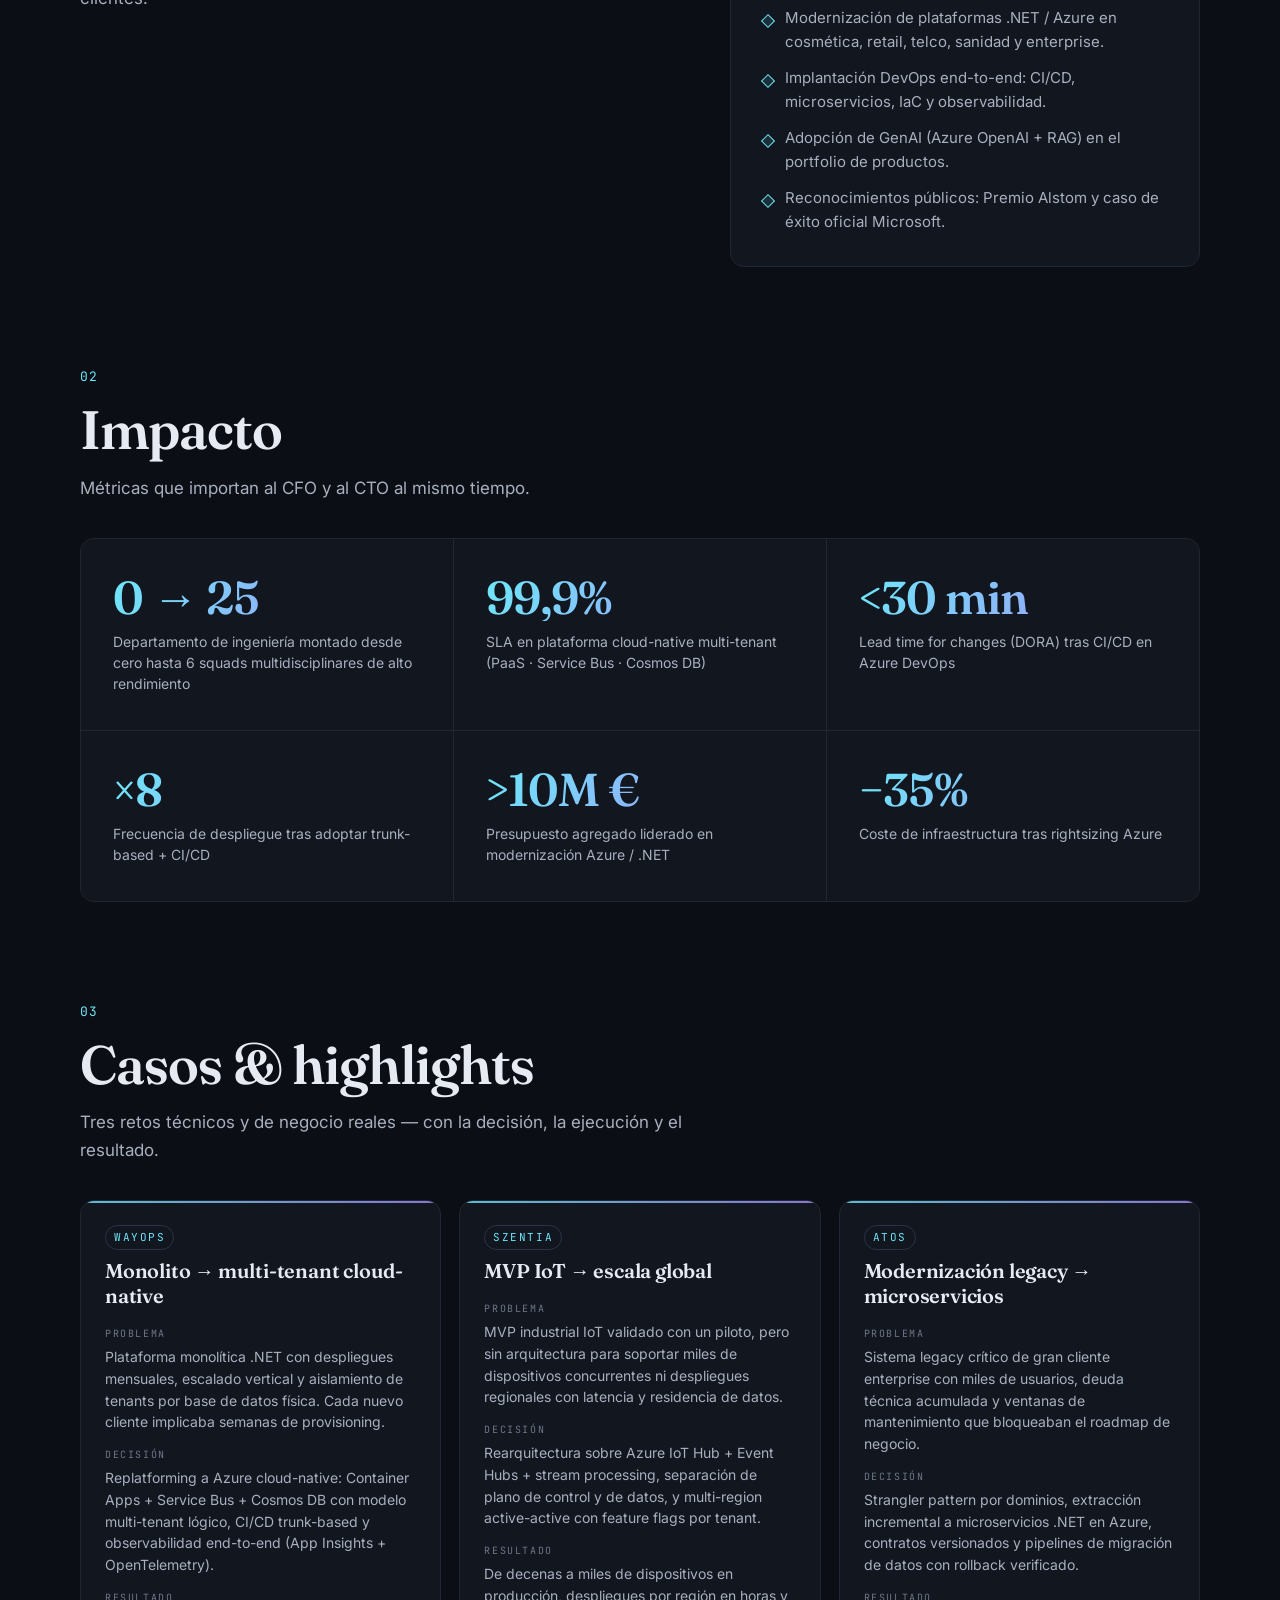
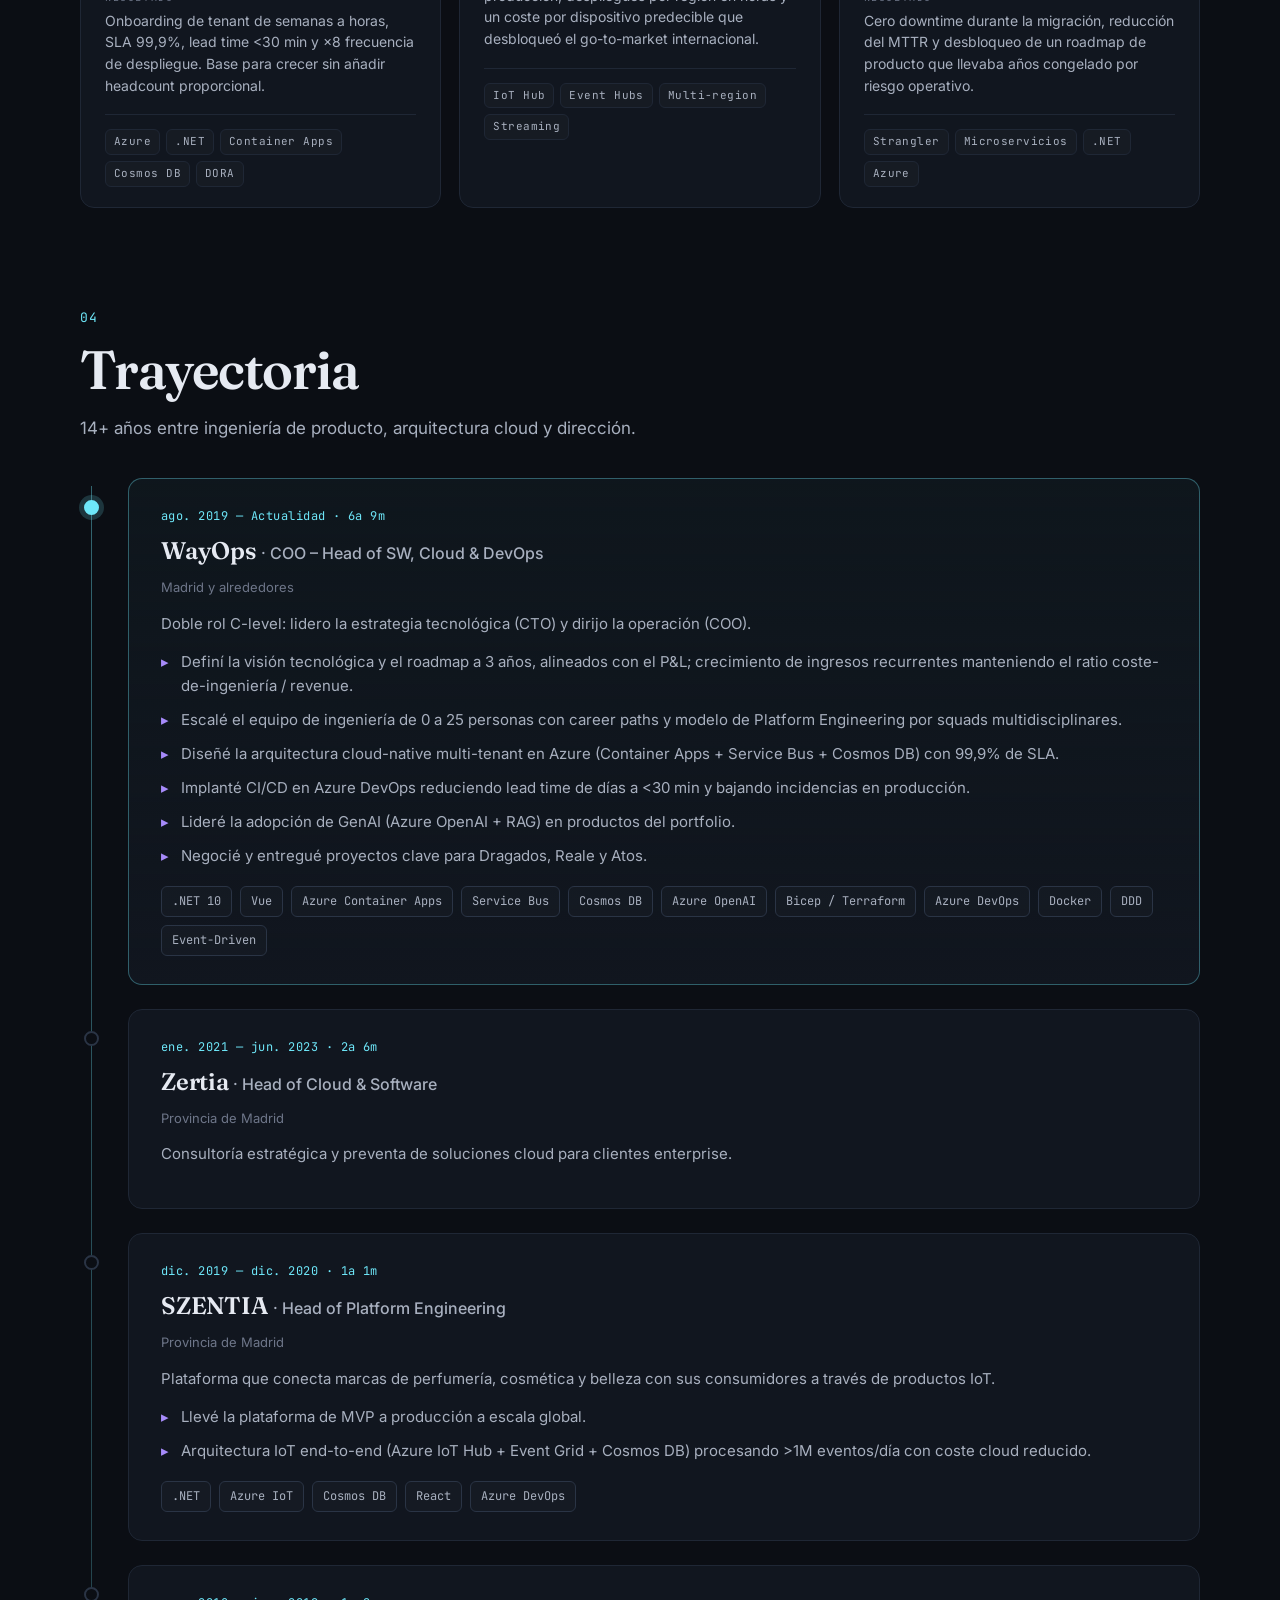
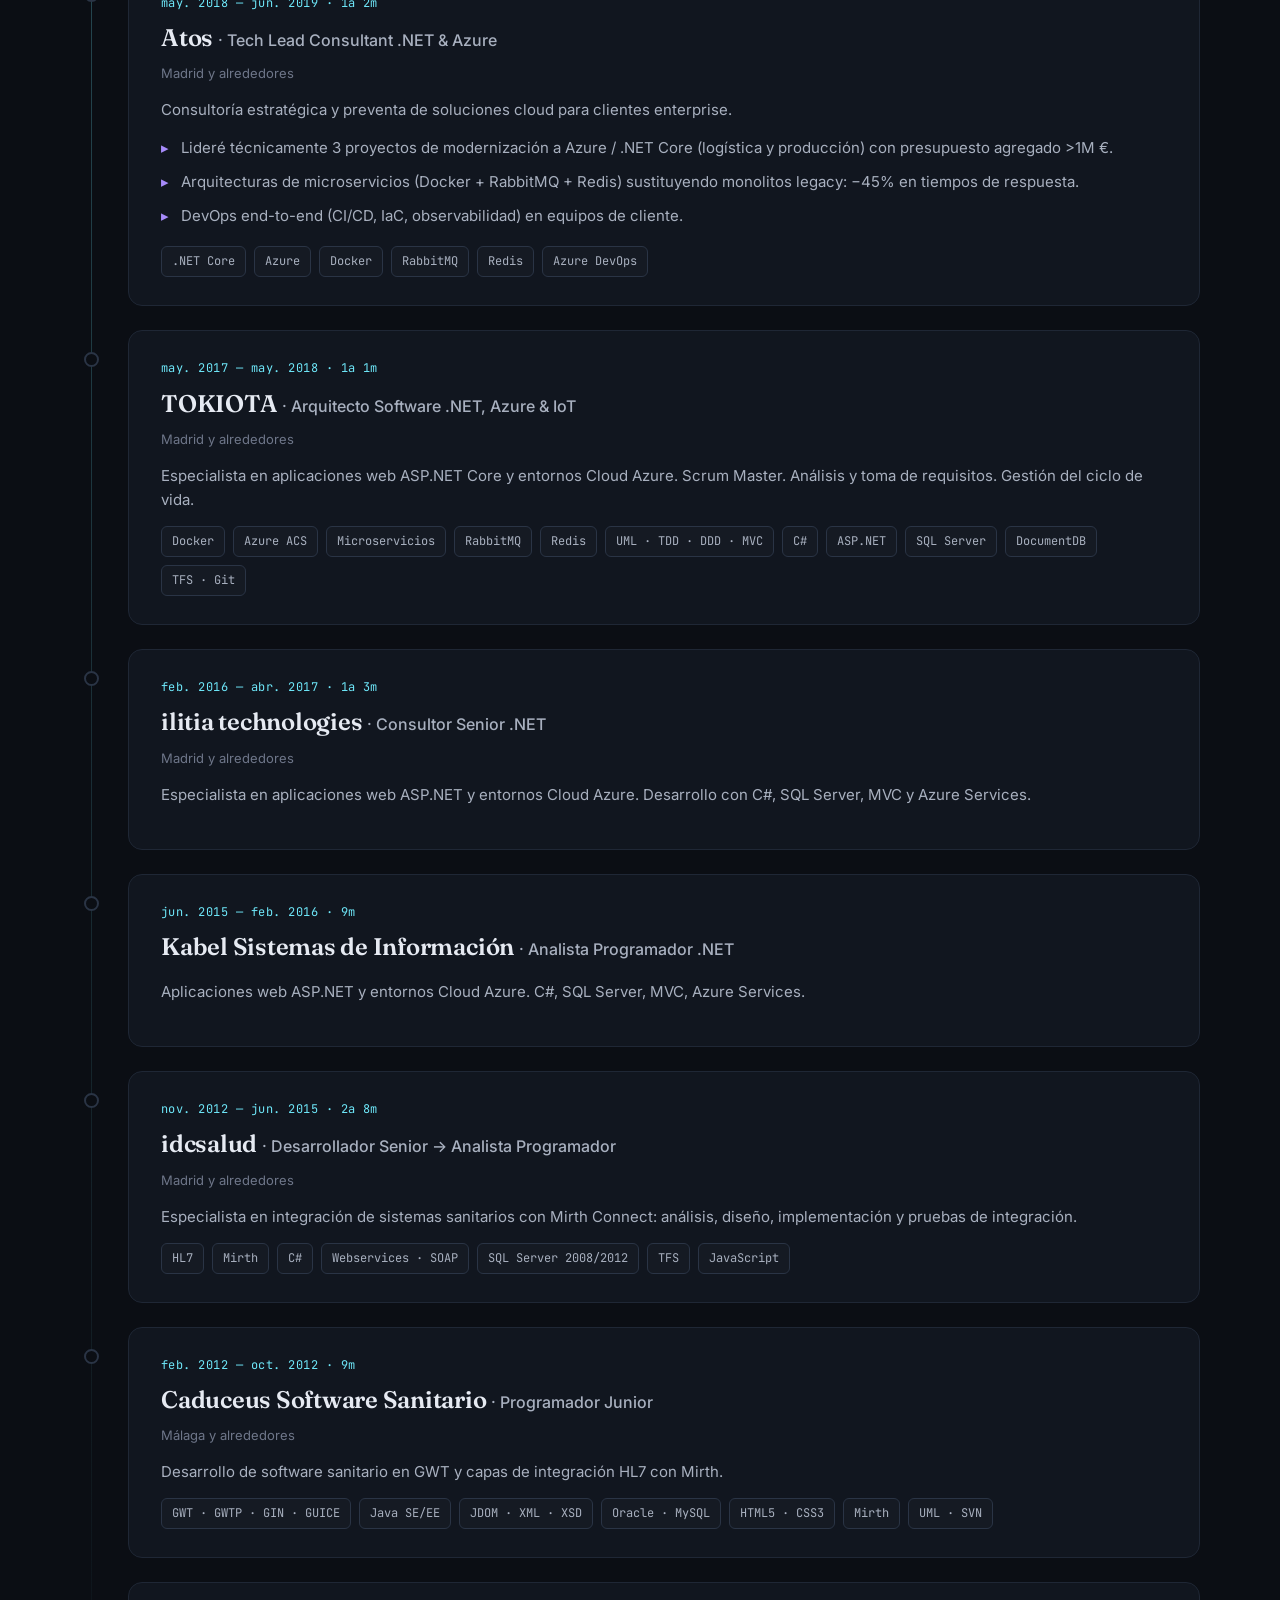
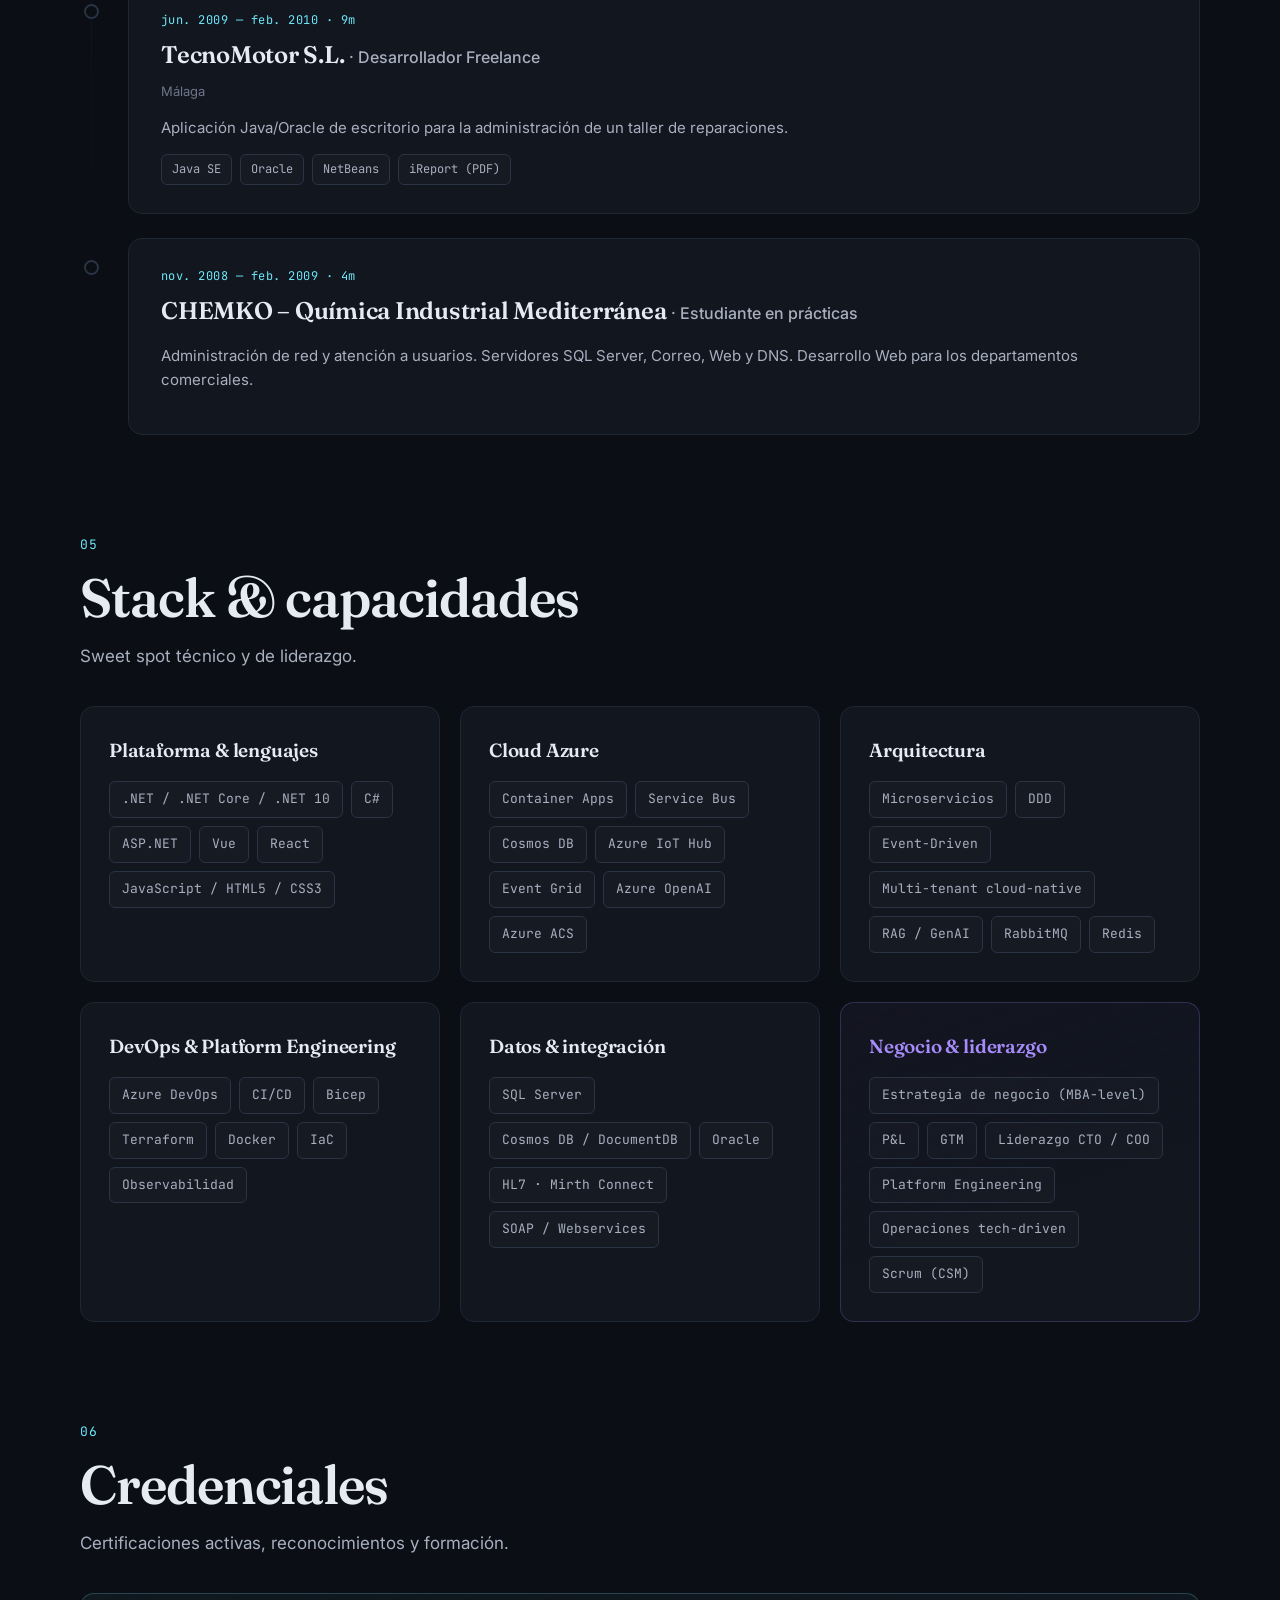
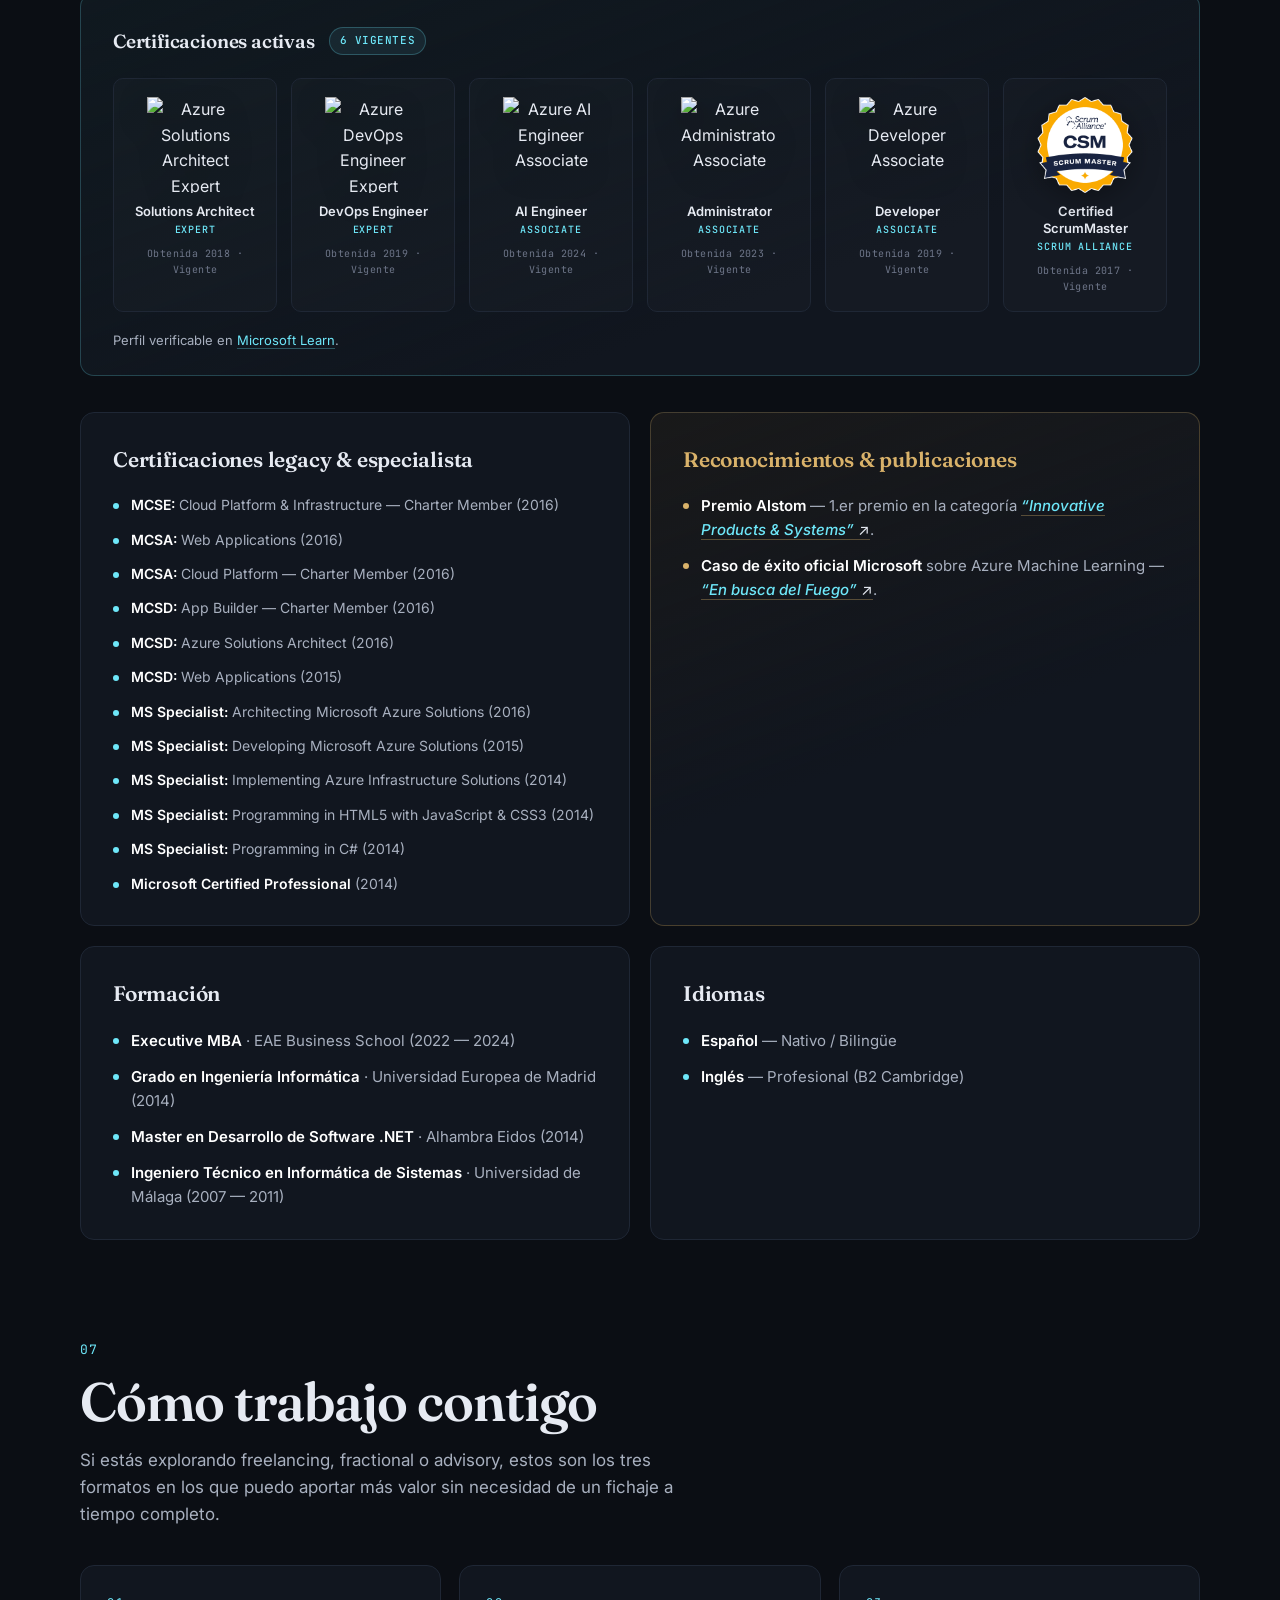
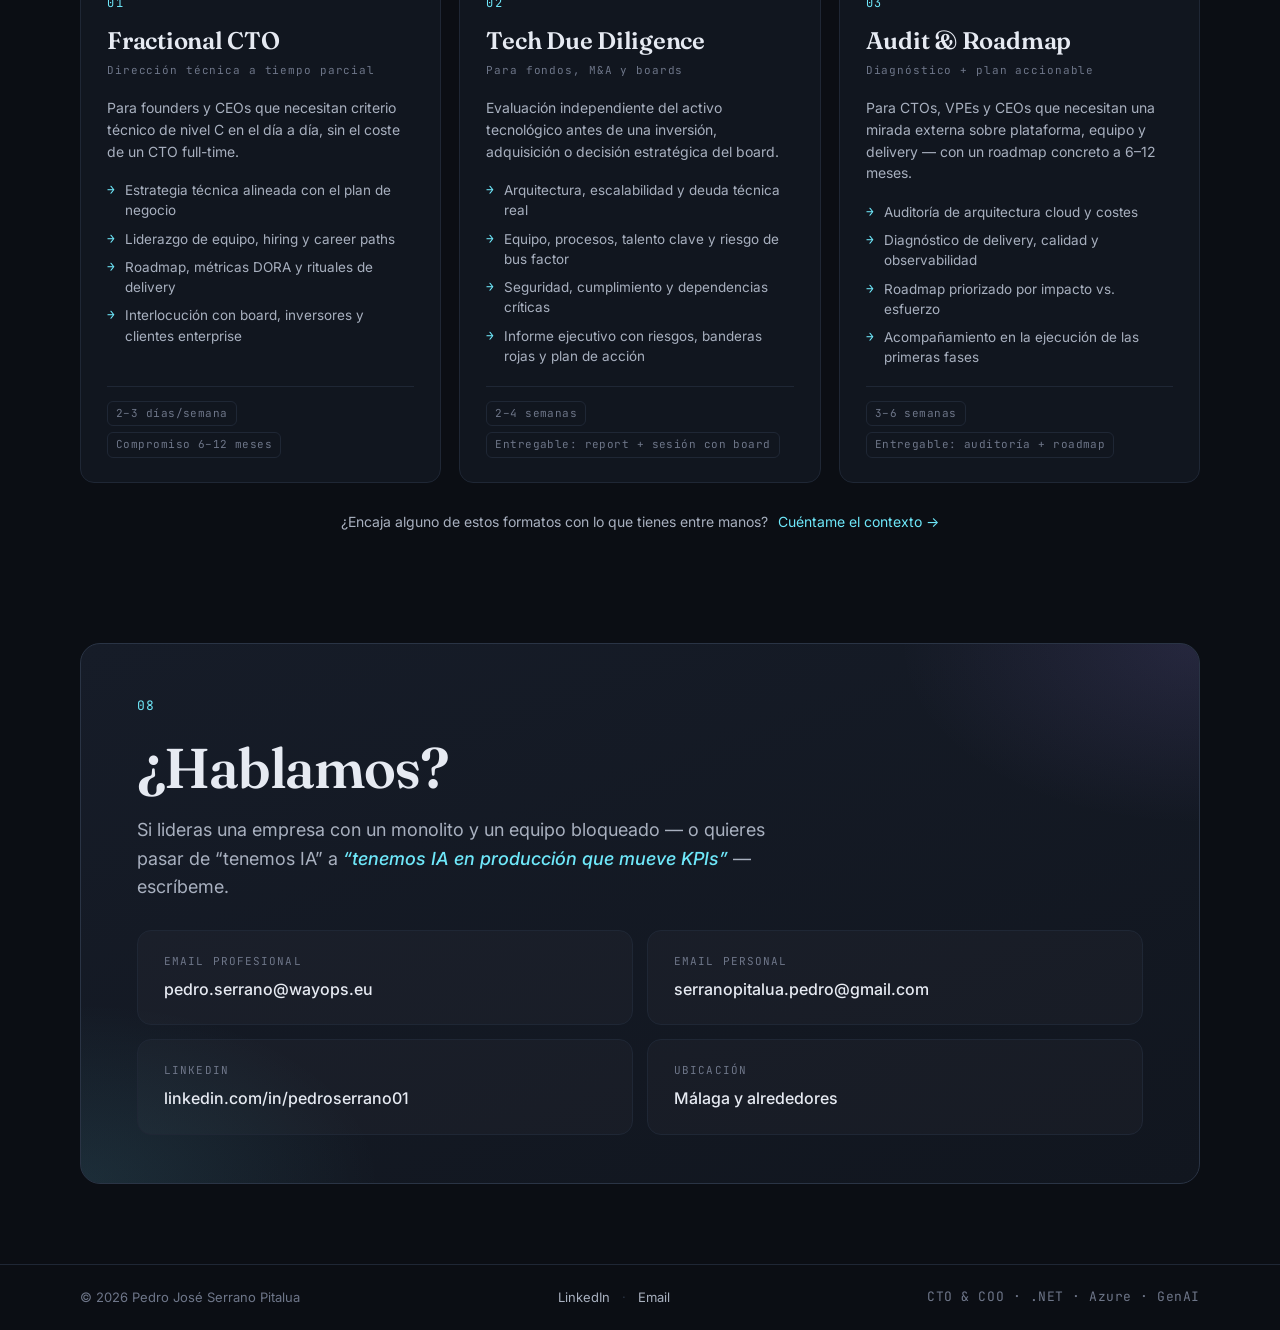
==== commit 370a415d: "Ocultar sección Voces" ====
--- a/index.html
+++ b/index.html
@@ -83,7 +83,7 @@
       <a href="#about">Perfil</a>
       <a href="#metrics">Impacto</a>
       <a href="#cases">Casos</a>
-      <a href="#testimonials">Voces</a>
+      <!-- <a href="#testimonials">Voces</a> -->
       <a href="#experience">Trayectoria</a>
       <a href="#stack">Stack</a>
       <a href="#credentials">Credenciales</a>
@@ -363,54 +363,12 @@
       </div>
     </section>
 
-    <!-- TESTIMONIALS -->
-    <section id="testimonials" class="section testimonials">
-      <div class="section-head">
-        <span class="section-num">04</span>
-        <h2>Lo que dicen quienes han trabajado conmigo</h2>
-        <p class="section-kicker">Selección de feedback de CEOs, fundadores y compañeros directos.</p>
-      </div>
-
-      <div class="testimonials-grid">
-        <figure class="testimonial">
-          <blockquote>
-            “Pedro combina la rara habilidad de pensar como un CTO y operar como un COO.
-            En 18 meses pasó nuestra plataforma de un monolito frágil a un cloud-native
-            multi-tenant que hoy soporta nuestro crecimiento sin perder margen.”
-          </blockquote>
-          <figcaption>
-            <span class="t-name">CEO</span>
-            <span class="t-role">SaaS B2B · Madrid</span>
-          </figcaption>
-        </figure>
-        <figure class="testimonial">
-          <blockquote>
-            “Lo contratamos para escalar ingeniería y nos dejó mucho más: cultura,
-            career paths, métricas DORA y un equipo que entrega cada semana.
-            Pocas personas saben construir y dirigir a la vez.”
-          </blockquote>
-          <figcaption>
-            <span class="t-name">Co-founder</span>
-            <span class="t-role">Industrial IoT · España</span>
-          </figcaption>
-        </figure>
-        <figure class="testimonial">
-          <blockquote>
-            “Referente técnico con visión de negocio. Tradujo el roadmap en P&amp;L
-            y nos ayudó a tomar decisiones de inversión cloud que el board entendió a la primera.”
-          </blockquote>
-          <figcaption>
-            <span class="t-name">Board Advisor</span>
-            <span class="t-role">Enterprise tech</span>
-          </figcaption>
-        </figure>
-      </div>
-    </section>
+
 
     <!-- EXPERIENCE -->
     <section id="experience" class="section">
       <div class="section-head">
-        <span class="section-num">05</span>
+        <span class="section-num">04</span>
         <h2>Trayectoria</h2>
         <p class="section-kicker">14+ años entre ingeniería de producto, arquitectura cloud y dirección.</p>
       </div>
@@ -616,7 +574,7 @@
     <!-- STACK -->
     <section id="stack" class="section">
       <div class="section-head">
-        <span class="section-num">06</span>
+        <span class="section-num">05</span>
         <h2>Stack &amp; capacidades</h2>
         <p class="section-kicker">Sweet spot técnico y de liderazgo.</p>
       </div>
@@ -672,7 +630,7 @@
     <!-- CREDENTIALS -->
     <section id="credentials" class="section">
       <div class="section-head">
-        <span class="section-num">07</span>
+        <span class="section-num">06</span>
         <h2>Credenciales</h2>
         <p class="section-kicker">Certificaciones activas, reconocimientos y formación.</p>
       </div>
@@ -786,7 +744,7 @@
     <!-- SERVICES / Asesoramiento -->
     <section id="services" class="section services">
       <div class="section-head">
-        <span class="section-num">08</span>
+        <span class="section-num">07</span>
         <h2>Cómo trabajo contigo</h2>
         <p class="section-kicker">
           Si estás explorando freelancing, fractional o advisory, estos son los tres formatos
@@ -871,7 +829,7 @@
     <!-- CONTACT -->
     <section id="contact" class="section contact">
       <div class="contact-inner">
-        <span class="section-num">09</span>
+        <span class="section-num">08</span>
         <h2>¿Hablamos?</h2>
         <p class="contact-lead">
           Si lideras una empresa con un monolito y un equipo bloqueado — o quieres pasar de
